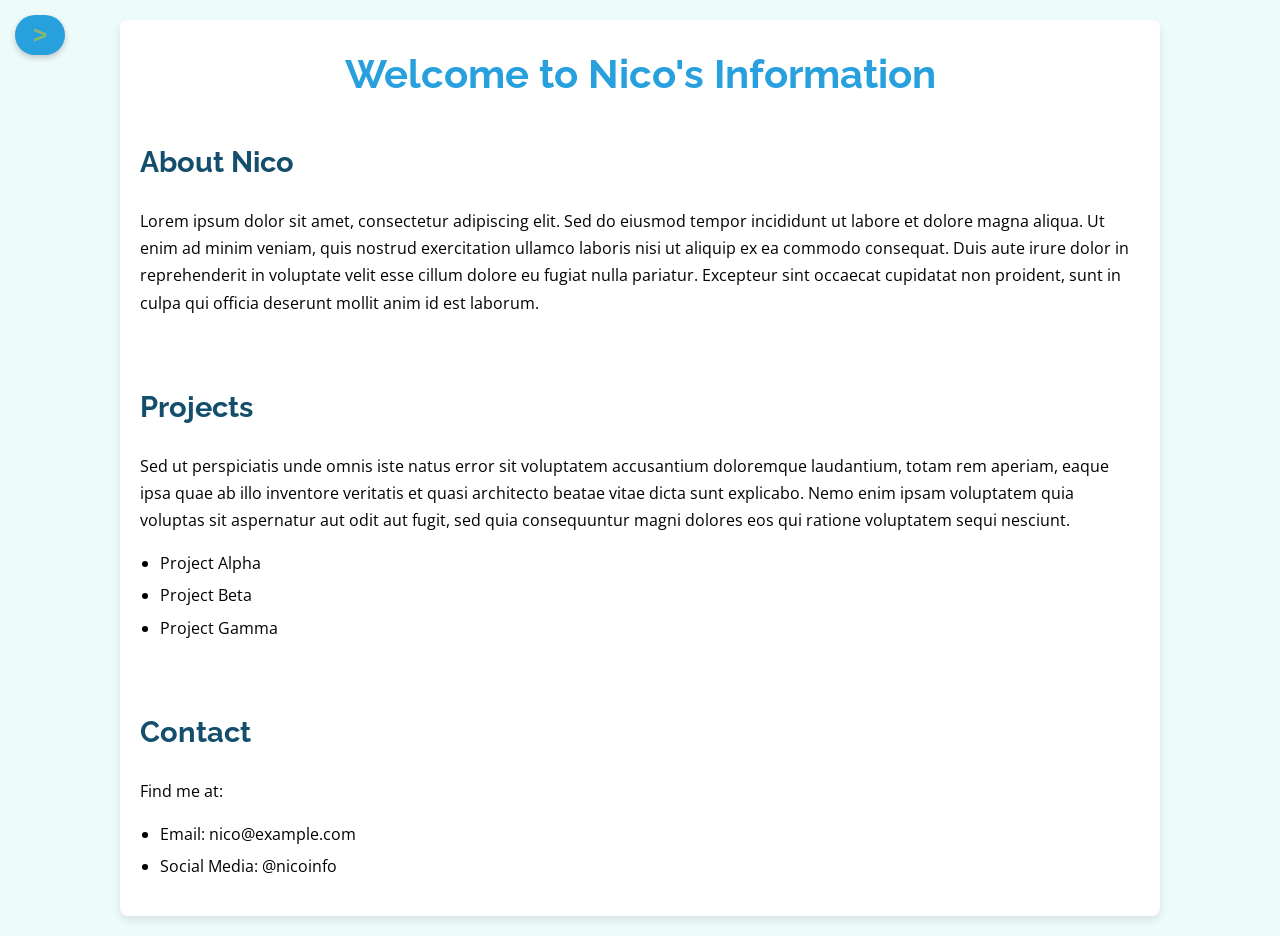
==== index.html @ 988dcb20 "Update index.html" ====
<!DOCTYPE html>
<html lang="en">
<head>
    <meta charset="UTF-8">
    <meta name="viewport" content="width=device-width, initial-scale=1.0">
    <title>Nico's Information</title>
    <!-- Google Fonts: Raleway for headings, Open Sans for body -->
    <link rel="preconnect" href="https://fonts.googleapis.com">
    <link rel="preconnect" href="https://fonts.gstatic.com" crossorigin>
    <link href="https://fonts.googleapis.com/css2?family=Open+Sans:ital,wght@0,300..800;1,300..800&family=Raleway:ital,wght@0,100..900;1,100..900&display=swap" rel="stylesheet">

    <link rel="stylesheet" href="style.css">
</head>
<body>

    <div class="container">
        <!-- Sidebar Toggle Button -->
        <button id="sidebarToggle" class="sidebar-toggle" aria-label="Toggle Sidebar"> > </button>

        <!-- Sidebar -->
        <aside class="sidebar">
            <nav>
                <ul>
                    <li><a href="#">Settings</a></li>
                    <li><a href="#">Credit</a></li>
                    <li><a href="#">Rules</a></li>
                </ul>
            </nav>
        </aside>

        <!-- Main Content Area -->
        <main class="content">
            <header class="content-header">
                 <h1>Welcome to Nico's Information</h1>
            </header>

            <section class="info-section">
                <h2>About Nico</h2>
                <p>Lorem ipsum dolor sit amet, consectetur adipiscing elit. Sed do eiusmod tempor incididunt ut labore et dolore magna aliqua. Ut enim ad minim veniam, quis nostrud exercitation ullamco laboris nisi ut aliquip ex ea commodo consequat. Duis aute irure dolor in reprehenderit in voluptate velit esse cillum dolore eu fugiat nulla pariatur. Excepteur sint occaecat cupidatat non proident, sunt in culpa qui officia deserunt mollit anim id est laborum.</p>
            </section>

            <section class="info-section">
                <h2>Projects</h2>
                <p>Sed ut perspiciatis unde omnis iste natus error sit voluptatem accusantium doloremque laudantium, totam rem aperiam, eaque ipsa quae ab illo inventore veritatis et quasi architecto beatae vitae dicta sunt explicabo. Nemo enim ipsam voluptatem quia voluptas sit aspernatur aut odit aut fugit, sed quia consequuntur magni dolores eos qui ratione voluptatem sequi nesciunt.</p>
                <ul>
                    <li>Project Alpha</li>
                    <li>Project Beta</li>
                    <li>Project Gamma</li>
                </ul>
            </section>

            <section class="info-section">
                <h2>Contact</h2>
                <p>Find me at:</p>
                <ul>
                    <li>Email: nico@example.com</li>
                    <li>Social Media: @nicoinfo</li>
                </ul>
            </section>
        </main>
    </div>

    <script src="script.js"></script>
</body>
</html>
---- style.css ----
/* Define CSS Custom Properties (Variables) from the theme config */
/* We'll adjust how these are used slightly for better visual appeal */
:root {
    /* =~= Theme Properties =~= */
    --theme-font-family-base: 'Open Sans', system-ui, -apple-system, BlinkMacSystemFont, 'Segoe UI', Roboto, Oxygen, Ubuntu, Cantarell, 'Open Sans', 'Helvetica Neue', sans-serif; /* Used Open Sans */
    --theme-font-family-heading: 'Raleway', ui-serif, Georgia, Cambria, 'Times New Roman', Times, serif; /* Used Raleway */
    --theme-font-color-base: 0 0 0; /* RGB - Black */
    /* Note: --theme-font-color-dark uses a color variable, defined below */
    --theme-rounded-base: 9999px; /* pill shape */
    --theme-rounded-container: 8px; /* Slightly larger round for blocks */
    --theme-border-base: 0px;

    /* =~= Theme On-X Colors =~= */
    /* These determine text color *on top of* the respective primary/secondary/etc color */
    --on-primary: 137 185 106; /* Success 700 as specified */
    --on-secondary: 255 255 255; /* White - good contrast on dark secondary */
    --on-tertiary: 255 255 255;
    --on-success: 0 0 0;
    --on-warning: 0 0 0;
    --on-error: 255 255 255; /* White - good contrast on red */
    --on-surface: 0 0 0; /* Black - good contrast on light surface */

    /* =~= Theme Colors (RGB) =~= */
    /* primary | #27a0dd (A vibrant blue) */
    --color-primary-50: 223 241 250;
    --color-primary-100: 212 236 248;
    --color-primary-200: 201 231 247;
    --color-primary-300: 169 217 241;
    --color-primary-400: 104 189 231;
    --color-primary-500: 39 160 221;
    --color-primary-600: 35 144 199;
    --color-primary-700: 29 120 166;
    --color-primary-800: 23 96 133;
    --color-primary-900: 19 78 108;

    /* secondary | #1159a6 (A deeper blue) */
    --color-secondary-50: 219 230 242;
    --color-secondary-100: 207 222 237;
    --color-secondary-200: 196 214 233;
    --color-secondary-300: 160 189 219;
    --color-secondary-400: 88 139 193;
    --color-secondary-500: 17 89 166;
    --color-secondary-600: 15 80 149;
    --color-secondary-700: 13 67 125;
    --color-secondary-800: 10 53 100;
    --color-secondary-900: 8 44 81;

    /* tertiary | #9a288b (A vibrant purple/pink) */
    --color-tertiary-50: 240 223 238;
    --color-tertiary-100: 235 212 232;
    --color-tertiary-200: 230 201 226;
    --color-tertiary-300: 215 169 209;
    --color-tertiary-400: 184 105 174;
    --color-tertiary-500: 154 40 139;
    --color-tertiary-600: 139 36 125;
    --color-tertiary-700: 116 30 104;
    --color-tertiary-800: 92 24 83;
    --color-tertiary-900: 75 20 68;

    /* success | #b7f68d (A bright green) */
    --color-success-50: 244 254 238;
    --color-success-100: 241 253 232;
    --color-success-200: 237 253 227;
    --color-success-300: 226 251 209;
    --color-success-400: 205 249 175;
    --color-success-500: 183 246 141;
    --color-success-600: 165 221 127;
    --color-success-700: 137 185 106;
    --color-success-800: 110 148 85;
    --color-success-900: 90 121 69;

    /* warning | #a8e070 (A yellowish green) */
    --color-warning-50: 242 250 234;
    --color-warning-100: 238 249 226;
    --color-warning-200: 233 247 219;
    --color-warning-300: 220 243 198;
    --color-warning-400: 194 233 155;
    --color-warning-500: 168 224 112;
    --color-warning-600: 151 202 101;
    --color-warning-700: 126 168 84;
    --color-warning-800: 101 134 67;
    --color-warning-900: 82 110 55;

    /* error | #eb0000 (A strong red) */
    --color-error-50: 252 217 217;
    --color-error-100: 251 204 204;
    --color-error-200: 250 191 191;
    --color-error-300: 247 153 153;
    --color-error-400: 241 77 77;
    --color-error-500: 235 0 0;
    --color-error-600: 212 0 0;
    --color-error-700: 176 0 0;
    --color-error-800: 141 0 0;
    --color-error-900: 115 0 0;

    /* surface | #84e6df (A light cyan/teal) */
    --color-surface-50: 237 251 250;
    --color-surface-100: 230 250 249;
    --color-surface-200: 224 249 247;
    --color-surface-300: 206 245 242;
    --color-surface-400: 169 238 233;
    --color-surface-500: 132 230 223;
    --color-surface-600: 119 207 201;
    --color-surface-700: 99 173 167;
    --color-surface-800: 79 138 134;
    --color-surface-900: 65 113 109;

    /* Derived theme properties */
    --theme-font-color-dark: rgb(var(--color-primary-900)); /* Dark text color */
    --theme-background-base: rgb(var(--color-surface-50)); /* Light background color */
    --theme-card-background: rgb(255, 255, 255); /* White background for content blocks */
    --theme-sidebar-background: rgb(var(--color-secondary-800)); /* Darker secondary for sidebar */
    --theme-sidebar-text: rgb(var(--on-secondary)); /* Text color for sidebar */
    --theme-primary-accent: rgb(var(--color-primary-500)); /* Primary color for accents */
}

/* Basic Reset and Body Styles */
body {
    margin: 0;
    font-family: var(--theme-font-family-base);
    color: rgb(var(--theme-font-color-base)); /* Base black text */
    line-height: 1.7; /* Improved line spacing */
    background-color: var(--theme-background-base); /* Light surface background */
    overflow-x: hidden; /* Prevent horizontal scroll during sidebar transition */
    padding: 0;
}

h1, h2, h3, h4, h5, h6 {
    font-family: var(--theme-font-family-heading);
    color: var(--theme-font-color-dark); /* Use the dark theme color for headings */
    margin-top: 0; /* Reset default top margin */
    margin-bottom: 0.5em; /* Add bottom margin */
    font-weight: 700; /* Raleway bold */
}

h1 {
    font-size: 2.5em; /* Larger heading */
    margin-bottom: 1rem;
    color: var(--theme-primary-accent); /* Primary color for main title */
}

h2 {
     font-size: 1.8em;
     margin-bottom: 0.8rem;
     border-bottom: 2px solid rgba(var(--color-primary-500), 0.2); /* Subtle underline */
     padding-bottom: 5px;
}

p {
    margin-bottom: 1em; /* Space out paragraphs */
}

ul {
    padding-left: 20px; /* Indent lists */
    margin-bottom: 1em;
}

li {
    margin-bottom: 5px; /* Space out list items */
}


/* Container for layout */
.container {
    display: flex;
    min-height: 100vh; /* Make container at least viewport height */
    position: relative; /* Needed for absolute sidebar toggle positioning relative to the container */
}

/* Sidebar Styles */
.sidebar {
    width: 0; /* Initially hidden */
    overflow-x: hidden; /* Hide content when collapsed */
    background-color: var(--theme-sidebar-background); /* Dark secondary background */
    color: var(--theme-sidebar-text); /* Text color for sidebar */
    transition: width 0.3s ease; /* Smooth sidebar width transition */
    flex-shrink: 0; /* Prevent sidebar from shrinking below its width */
    padding-top: 60px; /* Space for the toggle button fixed at the top */
    box-shadow: 2px 0 5px rgba(0,0,0,0.2); /* Subtle shadow on the right edge */
    position: fixed; /* Fix the sidebar position */
    height: 100%; /* Full height */
    top: 0;
    left: 0;
    z-index: 50; /* Below the toggle button */
}

.sidebar nav ul {
    list-style: none;
    padding: 0;
    margin: 0;
}

.sidebar nav li {
    margin-bottom: 0; /* Remove list item margin */
}

.sidebar nav a {
    display: block;
    padding: 15px 25px; /* More padding */
    color: var(--theme-sidebar-text); /* Link color */
    text-decoration: none;
    font-weight: 600; /* Open Sans semi-bold */
    transition: background-color 0.2s ease, color 0.2s ease;
    font-size: 1.1em;
}

.sidebar nav a:hover {
    background-color: rgba(var(--color-primary-500), 0.2); /* Primary color hover effect */
    color: rgb(var(--on-primary)); /* Match text color for on-primary */
}


/* Main Content Styles */
.content {
    flex-grow: 1; /* Take up remaining space */
    padding: 20px;
    margin-left: 0; /* Initial margin */
    transition: margin-left 0.3s ease; /* Smooth margin transition */
    /* Add some styling to the content area itself */
    background-color: var(--theme-card-background);
    border-radius: var(--theme-rounded-container);
    margin: 20px auto; /* Center content and add overall margin */
    max-width: 1000px; /* Limit content width for readability */
    box-shadow: 0 4px 8px rgba(0,0,0,0.1); /* Soft shadow for the content block */
}

.content-header {
    text-align: center; /* Center the main title */
    margin-bottom: 30px;
}

.info-section {
    margin-bottom: 30px; /* Space out sections */
    padding-bottom: 20px; /* Add padding below section */
    border-bottom: 1px dashed rgba(var(--color-surface-700), 0.3); /* Subtle separator */
}

.info-section:last-child {
    border-bottom: none; /* No border on the last section */
    margin-bottom: 0;
    padding-bottom: 0;
}


/* Sidebar Toggle Button */
.sidebar-toggle {
    position: fixed; /* Stay in place */
    top: 15px; /* Adjusted position */
    left: 15px; /* Initial position */
    z-index: 100; /* Stay on top */
    background-color: var(--theme-primary-accent); /* Primary color */
    color: rgb(var(--on-primary)); /* Text color on primary */
    border: var(--theme-border-base);
    border-radius: var(--theme-rounded-base); /* Pill shape */
    padding: 8px 18px; /* More padding */
    cursor: pointer;
    font-size: 1.5em; /* Larger text */
    transition: left 0.3s ease, background-color 0.2s ease; /* Smooth movement and color transition */
    line-height: 1; /* Prevent extra space */
    box-shadow: 0 3px 6px rgba(0,0,0,0.2); /* More prominent shadow */
    font-weight: bold;
    display: flex; /* Use flexbox to center the content if needed */
    align-items: center;
    justify-content: center;
}

.sidebar-toggle:hover {
    background-color: rgb(var(--color-primary-600)); /* Slightly darker primary on hover */
}


/* State when sidebar is open */
.container.sidebar-open .sidebar {
    width: 250px; /* Wider sidebar */
}

/* When sidebar is open, push content and button */
.container.sidebar-open .content {
    /* For fixed sidebar, content doesn't technically move, but adding margin
       gives the appearance of it being pushed. */
    margin-left: calc(20px + 250px); /* Sidebar width + original left margin */
}

.container.sidebar-open .sidebar-toggle {
    left: calc(15px + 250px); /* Button position = Sidebar width + original left position */
}

/* Small screen adjustments (optional but recommended for modern design) */
@media (max-width: 768px) {
    h1 { font-size: 2em; }
    h2 { font-size: 1.5em; }
    .content {
        padding: 15px;
        margin: 15px; /* Reduce margin on small screens */
    }
    .sidebar {
        /* Maybe adjust sidebar width slightly on smaller screens */
         width: 0; /* Start hidden */
    }
     .container.sidebar-open .sidebar {
         width: 200px; /* Slightly narrower sidebar on small screens */
     }

     .container.sidebar-open .content {
         margin-left: calc(15px + 200px); /* Adjust margin based on new sidebar width and content margin */
     }

      .container.sidebar-open .sidebar-toggle {
        left: calc(15px + 200px); /* Adjust button position */
     }
}
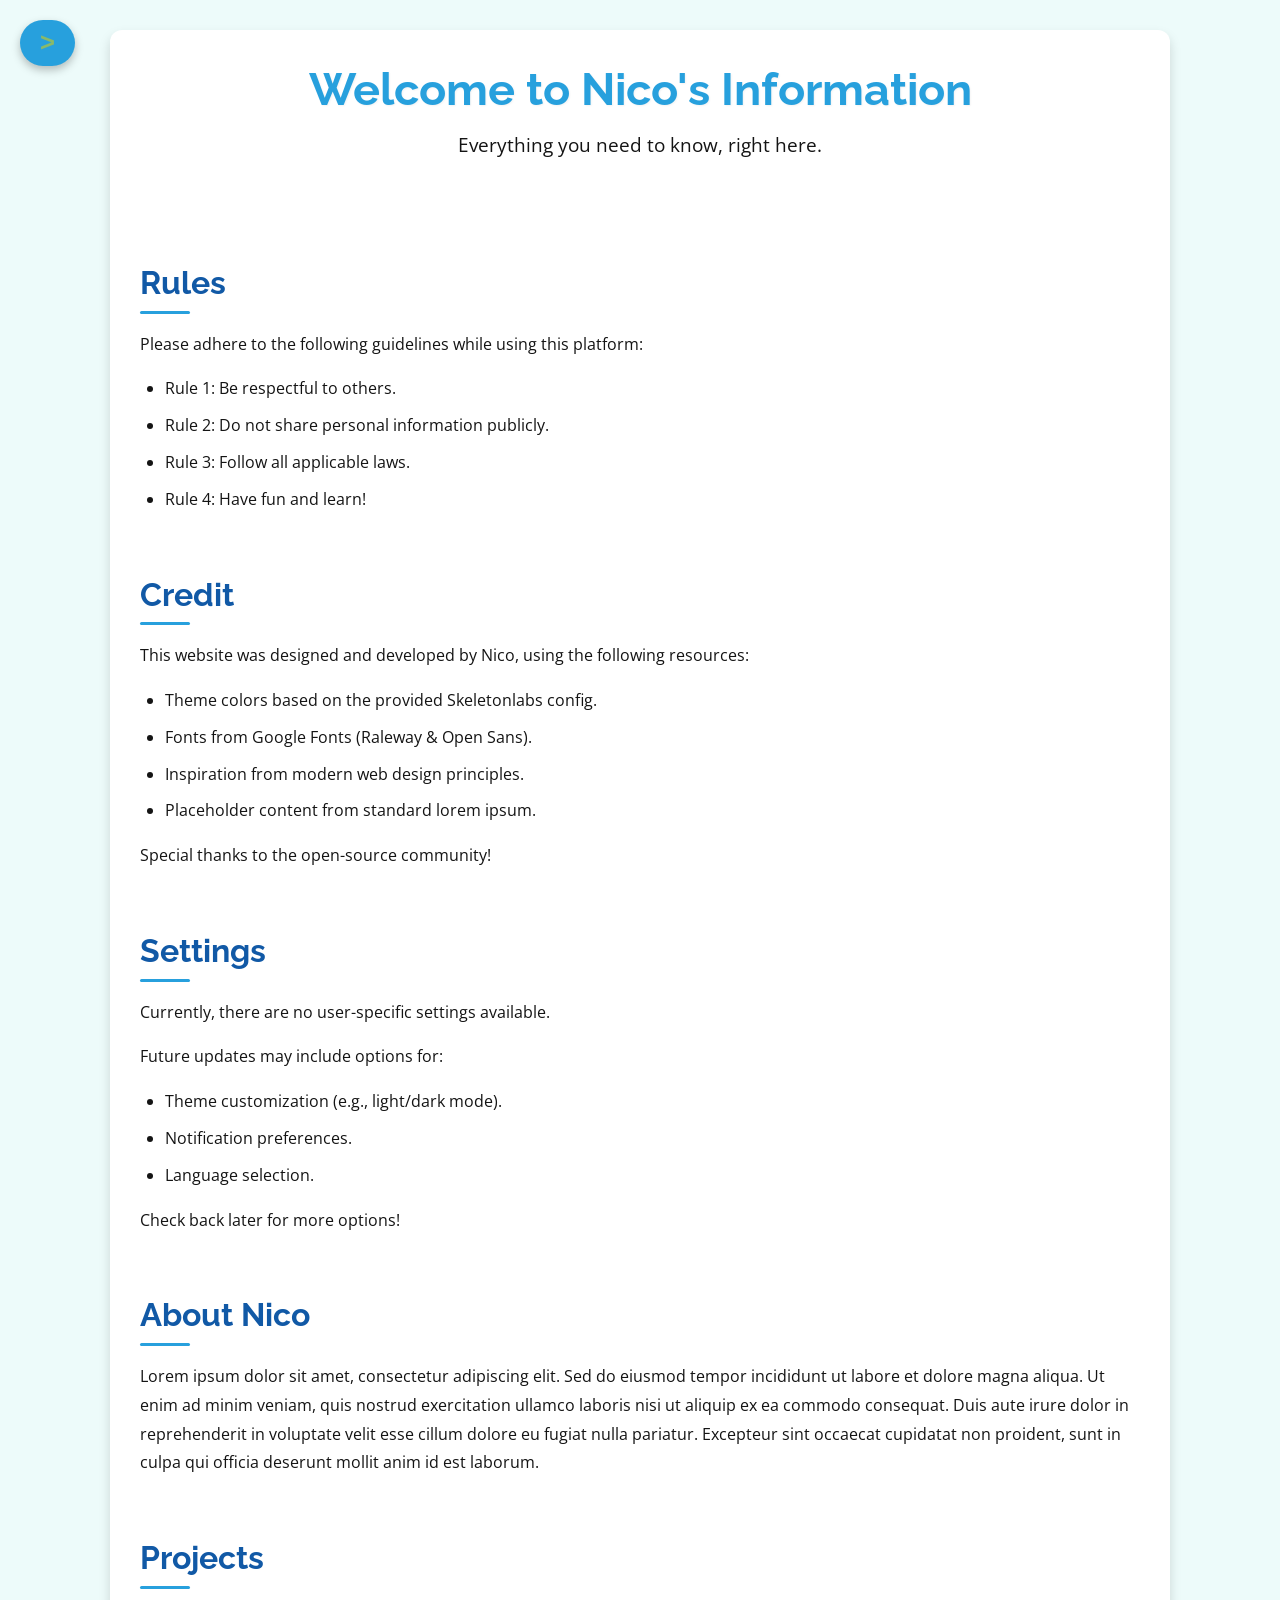
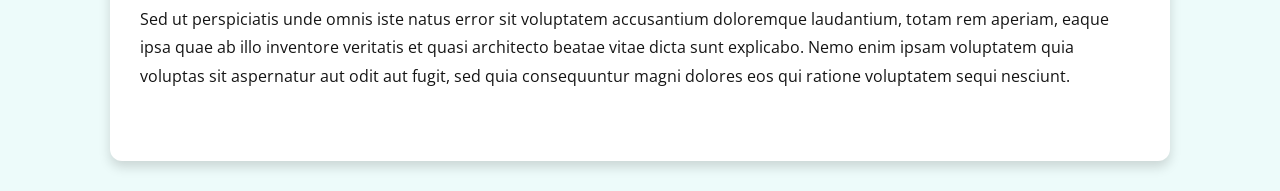
==== commit eb5dcd3f: "Update index.html" ====
--- a/index.html
+++ b/index.html
@@ -9,6 +9,7 @@
     <link rel="preconnect" href="https://fonts.gstatic.com" crossorigin>
     <link href="https://fonts.googleapis.com/css2?family=Open+Sans:ital,wght@0,300..800;1,300..800&family=Raleway:ital,wght@0,100..900;1,100..900&display=swap" rel="stylesheet">
 
+    <!-- Link to the main stylesheet (assuming it's in the same directory as index.html) -->
     <link rel="stylesheet" href="style.css">
 </head>
 <body>
@@ -21,45 +22,82 @@
         <aside class="sidebar">
             <nav>
                 <ul>
-                    <li><a href="#">Settings</a></li>
-                    <li><a href="#">Credit</a></li>
-                    <li><a href="#">Rules</a></li>
+                    <li><a href="#rules">Rules</a></li>
+                    <li><a href="#credit">Credit</a></li>
+                    <li><a href="#settings">Settings</a></li> <!-- Moved to bottom -->
                 </ul>
             </nav>
+            <div class="music-controls">
+                <p>Background Music</p>
+                <button id="musicToggle">Play</button>
+                <audio id="backgroundMusic" loop>
+                    <!-- Replace 'path/to/your/music.mp3' with the actual path to your music file -->
+                    <!-- You can provide multiple sources for broader browser compatibility -->
+                    <source src="path/to/your/music.mp3" type="audio/mpeg">
+                    <!-- Example for Ogg format: <source src="path/to/your/music.ogg" type="audio/ogg"> -->
+                    Your browser does not support the audio element.
+                </audio>
+            </div>
         </aside>
 
         <!-- Main Content Area -->
         <main class="content">
             <header class="content-header">
                  <h1>Welcome to Nico's Information</h1>
+                 <p>Everything you need to know, right here.</p>
             </header>
 
-            <section class="info-section">
+            <section id="rules" class="info-section">
+                <h2>Rules</h2>
+                <p>Please adhere to the following guidelines while using this platform:</p>
+                <ul>
+                    <li>Rule 1: Be respectful to others.</li>
+                    <li>Rule 2: Do not share personal information publicly.</li>
+                    <li>Rule 3: Follow all applicable laws.</li>
+                    <li>Rule 4: Have fun and learn!</li>
+                </ul>
+            </section>
+
+            <section id="credit" class="info-section">
+                <h2>Credit</h2>
+                <p>This website was designed and developed by Nico, using the following resources:</p>
+                <ul>
+                    <li>Theme colors based on the provided Skeletonlabs config.</li>
+                    <li>Fonts from Google Fonts (Raleway & Open Sans).</li>
+                    <li>Inspiration from modern web design principles.</li>
+                    <li>Placeholder content from standard lorem ipsum.</li>
+                </ul>
+                <p>Special thanks to the open-source community!</p>
+            </section>
+
+            <section id="settings" class="info-section">
+                <h2>Settings</h2>
+                <p>Currently, there are no user-specific settings available.</p>
+                <p>Future updates may include options for:</p>
+                 <ul>
+                    <li>Theme customization (e.g., light/dark mode).</li>
+                    <li>Notification preferences.</li>
+                    <li>Language selection.</li>
+                </ul>
+                <p>Check back later for more options!</p>
+            </section>
+
+            <!-- You can add more sections here -->
+            <section id="about" class="info-section">
                 <h2>About Nico</h2>
                 <p>Lorem ipsum dolor sit amet, consectetur adipiscing elit. Sed do eiusmod tempor incididunt ut labore et dolore magna aliqua. Ut enim ad minim veniam, quis nostrud exercitation ullamco laboris nisi ut aliquip ex ea commodo consequat. Duis aute irure dolor in reprehenderit in voluptate velit esse cillum dolore eu fugiat nulla pariatur. Excepteur sint occaecat cupidatat non proident, sunt in culpa qui officia deserunt mollit anim id est laborum.</p>
             </section>
 
-            <section class="info-section">
+             <section id="projects" class="info-section">
                 <h2>Projects</h2>
                 <p>Sed ut perspiciatis unde omnis iste natus error sit voluptatem accusantium doloremque laudantium, totam rem aperiam, eaque ipsa quae ab illo inventore veritatis et quasi architecto beatae vitae dicta sunt explicabo. Nemo enim ipsam voluptatem quia voluptas sit aspernatur aut odit aut fugit, sed quia consequuntur magni dolores eos qui ratione voluptatem sequi nesciunt.</p>
-                <ul>
-                    <li>Project Alpha</li>
-                    <li>Project Beta</li>
-                    <li>Project Gamma</li>
-                </ul>
             </section>
 
-            <section class="info-section">
-                <h2>Contact</h2>
-                <p>Find me at:</p>
-                <ul>
-                    <li>Email: nico@example.com</li>
-                    <li>Social Media: @nicoinfo</li>
-                </ul>
-            </section>
         </main>
     </div>
 
-    <script src="script.js"></script>
+    <!-- Link to the JavaScript files -->
+    <script src="js/script.js"></script>
+    <script src="js/music.js"></script>
 </body>
 </html>
--- a/style.css
+++ b/style.css
@@ -1,17 +1,15 @@
 /* Define CSS Custom Properties (Variables) from the theme config */
-/* We'll adjust how these are used slightly for better visual appeal */
 :root {
     /* =~= Theme Properties =~= */
     --theme-font-family-base: 'Open Sans', system-ui, -apple-system, BlinkMacSystemFont, 'Segoe UI', Roboto, Oxygen, Ubuntu, Cantarell, 'Open Sans', 'Helvetica Neue', sans-serif; /* Used Open Sans */
     --theme-font-family-heading: 'Raleway', ui-serif, Georgia, Cambria, 'Times New Roman', Times, serif; /* Used Raleway */
-    --theme-font-color-base: 0 0 0; /* RGB - Black */
+    --theme-font-color-base: 20 20 20; /* Near black */
     /* Note: --theme-font-color-dark uses a color variable, defined below */
     --theme-rounded-base: 9999px; /* pill shape */
-    --theme-rounded-container: 8px; /* Slightly larger round for blocks */
+    --theme-rounded-container: 12px; /* More prominent rounding for blocks */
     --theme-border-base: 0px;
 
     /* =~= Theme On-X Colors =~= */
-    /* These determine text color *on top of* the respective primary/secondary/etc color */
     --on-primary: 137 185 106; /* Success 700 as specified */
     --on-secondary: 255 255 255; /* White - good contrast on dark secondary */
     --on-tertiary: 255 255 255;
@@ -20,90 +18,35 @@
     --on-error: 255 255 255; /* White - good contrast on red */
     --on-surface: 0 0 0; /* Black - good contrast on light surface */
 
-    /* =~= Theme Colors (RGB) =~= */
-    /* primary | #27a0dd (A vibrant blue) */
-    --color-primary-50: 223 241 250;
-    --color-primary-100: 212 236 248;
-    --color-primary-200: 201 231 247;
-    --color-primary-300: 169 217 241;
-    --color-primary-400: 104 189 231;
-    --color-primary-500: 39 160 221;
-    --color-primary-600: 35 144 199;
-    --color-primary-700: 29 120 166;
-    --color-primary-800: 23 96 133;
-    --color-primary-900: 19 78 108;
-
-    /* secondary | #1159a6 (A deeper blue) */
-    --color-secondary-50: 219 230 242;
-    --color-secondary-100: 207 222 237;
-    --color-secondary-200: 196 214 233;
-    --color-secondary-300: 160 189 219;
-    --color-secondary-400: 88 139 193;
-    --color-secondary-500: 17 89 166;
-    --color-secondary-600: 15 80 149;
-    --color-secondary-700: 13 67 125;
-    --color-secondary-800: 10 53 100;
-    --color-secondary-900: 8 44 81;
-
-    /* tertiary | #9a288b (A vibrant purple/pink) */
-    --color-tertiary-50: 240 223 238;
-    --color-tertiary-100: 235 212 232;
-    --color-tertiary-200: 230 201 226;
-    --color-tertiary-300: 215 169 209;
-    --color-tertiary-400: 184 105 174;
-    --color-tertiary-500: 154 40 139;
-    --color-tertiary-600: 139 36 125;
-    --color-tertiary-700: 116 30 104;
-    --color-tertiary-800: 92 24 83;
-    --color-tertiary-900: 75 20 68;
-
-    /* success | #b7f68d (A bright green) */
-    --color-success-50: 244 254 238;
-    --color-success-100: 241 253 232;
-    --color-success-200: 237 253 227;
-    --color-success-300: 226 251 209;
-    --color-success-400: 205 249 175;
-    --color-success-500: 183 246 141;
-    --color-success-600: 165 221 127;
-    --color-success-700: 137 185 106;
-    --color-success-800: 110 148 85;
-    --color-success-900: 90 121 69;
-
-    /* warning | #a8e070 (A yellowish green) */
-    --color-warning-50: 242 250 234;
-    --color-warning-100: 238 249 226;
-    --color-warning-200: 233 247 219;
-    --color-warning-300: 220 243 198;
-    --color-warning-400: 194 233 155;
-    --color-warning-500: 168 224 112;
-    --color-warning-600: 151 202 101;
-    --color-warning-700: 126 168 84;
-    --color-warning-800: 101 134 67;
-    --color-warning-900: 82 110 55;
-
-    /* error | #eb0000 (A strong red) */
-    --color-error-50: 252 217 217;
-    --color-error-100: 251 204 204;
-    --color-error-200: 250 191 191;
-    --color-error-300: 247 153 153;
-    --color-error-400: 241 77 77;
-    --color-error-500: 235 0 0;
-    --color-error-600: 212 0 0;
-    --color-error-700: 176 0 0;
-    --color-error-800: 141 0 0;
-    --color-error-900: 115 0 0;
-
-    /* surface | #84e6df (A light cyan/teal) */
-    --color-surface-50: 237 251 250;
-    --color-surface-100: 230 250 249;
-    --color-surface-200: 224 249 247;
-    --color-surface-300: 206 245 242;
-    --color-surface-400: 169 238 233;
-    --color-surface-500: 132 230 223;
-    --color-surface-600: 119 207 201;
-    --color-surface-700: 99 173 167;
-    --color-surface-800: 79 138 134;
-    --color-surface-900: 65 113 109;
+    /* =~= Theme Colors (RGB) - Keep your original colors */
+    /* primary | #27a0dd */
+    --color-primary-50: 223 241 250; --color-primary-100: 212 236 248; --color-primary-200: 201 231 247; --color-primary-300: 169 217 241;
+    --color-primary-400: 104 189 231; --color-primary-500: 39 160 221; --color-primary-600: 35 144 199; --color-primary-700: 29 120 166;
+    --color-primary-800: 23 96 133; --color-primary-900: 19 78 108;
+    /* secondary | #1159a6 */
+    --color-secondary-50: 219 230 242; --color-secondary-100: 207 222 237; --color-secondary-200: 196 214 233; --color-secondary-300: 160 189 219;
+    --color-secondary-400: 88 139 193; --color-secondary-500: 17 89 166; --color-secondary-600: 15 80 149; --color-secondary-700: 13 67 125;
+    --color-secondary-800: 10 53 100; --color-secondary-900: 8 44 81;
+    /* tertiary | #9a288b */
+    --color-tertiary-50: 240 223 238; --color-tertiary-100: 235 212 232; --color-tertiary-200: 230 201 226; --color-tertiary-300: 215 169 209;
+    --color-tertiary-400: 184 105 174; --color-tertiary-500: 154 40 139; --color-tertiary-600: 139 36 125; --color-tertiary-700: 116 30 104;
+    --color-tertiary-800: 92 24 83; --color-tertiary-900: 75 20 68;
+    /* success | #b7f68d */
+    --color-success-50: 244 254 238; --color-success-100: 241 253 232; --color-success-200: 237 253 227; --color-success-300: 226 251 209;
+    --color-success-400: 205 249 175; --color-success-500: 183 246 141; --color-success-600: 165 221 127; --color-success-700: 137 185 106;
+    --color-success-800: 110 148 85; --color-success-900: 90 121 69;
+    /* warning | #a8e070 */
+    --color-warning-50: 242 250 234; --color-warning-100: 238 249 226; --color-warning-200: 233 247 219; --color-warning-300: 220 243 198;
+    --color-warning-400: 194 233 155; --color-warning-500: 168 224 112; --color-warning-600: 151 202 101; --color-warning-700: 126 168 84;
+    --color-warning-800: 101 134 67; --color-warning-900: 82 110 55;
+    /* error | #eb0000 */
+    --color-error-50: 252 217 217; --color-error-100: 251 204 204; --color-error-200: 250 191 191; --color-error-300: 247 153 153;
+    --color-error-400: 241 77 77; --color-error-500: 235 0 0; --color-error-600: 212 0 0; --color-error-700: 176 0 0;
+    --color-error-800: 141 0 0; --color-error-900: 115 0 0;
+    /* surface | #84e6df */
+    --color-surface-50: 237 251 250; --color-surface-100: 230 250 249; --color-surface-200: 224 249 247; --color-surface-300: 206 245 242;
+    --color-surface-400: 169 238 233; --color-surface-500: 132 230 223; --color-surface-600: 119 207 201; --color-surface-700: 99 173 167;
+    --color-surface-800: 79 138 134; --color-surface-900: 65 113 109;
 
     /* Derived theme properties */
     --theme-font-color-dark: rgb(var(--color-primary-900)); /* Dark text color */
@@ -112,13 +55,14 @@
     --theme-sidebar-background: rgb(var(--color-secondary-800)); /* Darker secondary for sidebar */
     --theme-sidebar-text: rgb(var(--on-secondary)); /* Text color for sidebar */
     --theme-primary-accent: rgb(var(--color-primary-500)); /* Primary color for accents */
+    --theme-secondary-accent: rgb(var(--color-secondary-500)); /* Secondary color for accents */
 }
 
 /* Basic Reset and Body Styles */
 body {
     margin: 0;
     font-family: var(--theme-font-family-base);
-    color: rgb(var(--theme-font-color-base)); /* Base black text */
+    color: rgb(var(--theme-font-color-base)); /* Base text color */
     line-height: 1.7; /* Improved line spacing */
     background-color: var(--theme-background-base); /* Light surface background */
     overflow-x: hidden; /* Prevent horizontal scroll during sidebar transition */
@@ -128,60 +72,80 @@
 h1, h2, h3, h4, h5, h6 {
     font-family: var(--theme-font-family-heading);
     color: var(--theme-font-color-dark); /* Use the dark theme color for headings */
-    margin-top: 0; /* Reset default top margin */
-    margin-bottom: 0.5em; /* Add bottom margin */
+    margin-top: 0;
+    margin-bottom: 0.5em;
     font-weight: 700; /* Raleway bold */
+    line-height: 1.3;
 }
 
 h1 {
-    font-size: 2.5em; /* Larger heading */
-    margin-bottom: 1rem;
+    font-size: 2.8em; /* Larger main heading */
+    margin-bottom: 0.5rem;
     color: var(--theme-primary-accent); /* Primary color for main title */
+    text-shadow: 1px 1px 2px rgba(0,0,0,0.05); /* Subtle text shadow */
 }
 
 h2 {
-     font-size: 1.8em;
-     margin-bottom: 0.8rem;
-     border-bottom: 2px solid rgba(var(--color-primary-500), 0.2); /* Subtle underline */
-     padding-bottom: 5px;
-}
+     font-size: 2em;
+     margin-bottom: 1rem;
+     color: var(--theme-secondary-accent); /* Secondary color for section titles */
+     position: relative; /* For pseudo-element underline */
+     padding-bottom: 10px;
+}
+
+h2::after {
+    content: '';
+    position: absolute;
+    left: 0;
+    bottom: 0;
+    width: 50px; /* Short underline */
+    height: 3px;
+    background-color: var(--theme-primary-accent); /* Primary color underline */
+    border-radius: var(--theme-rounded-base);
+}
+
 
 p {
-    margin-bottom: 1em; /* Space out paragraphs */
+    margin-bottom: 1em;
 }
 
 ul {
-    padding-left: 20px; /* Indent lists */
+    padding-left: 25px; /* More indentation for lists */
     margin-bottom: 1em;
 }
 
 li {
-    margin-bottom: 5px; /* Space out list items */
-}
-
+    margin-bottom: 8px; /* Space out list items */
+}
 
 /* Container for layout */
 .container {
     display: flex;
-    min-height: 100vh; /* Make container at least viewport height */
-    position: relative; /* Needed for absolute sidebar toggle positioning relative to the container */
+    min-height: 100vh;
+    position: relative;
 }
 
 /* Sidebar Styles */
 .sidebar {
     width: 0; /* Initially hidden */
-    overflow-x: hidden; /* Hide content when collapsed */
+    overflow: hidden; /* Hide content and scrollbars */
     background-color: var(--theme-sidebar-background); /* Dark secondary background */
     color: var(--theme-sidebar-text); /* Text color for sidebar */
     transition: width 0.3s ease; /* Smooth sidebar width transition */
-    flex-shrink: 0; /* Prevent sidebar from shrinking below its width */
-    padding-top: 60px; /* Space for the toggle button fixed at the top */
-    box-shadow: 2px 0 5px rgba(0,0,0,0.2); /* Subtle shadow on the right edge */
+    flex-shrink: 0;
+    padding-top: 80px; /* Space for the toggle button and potential logo */
+    box-shadow: 4px 0 10px rgba(0,0,0,0.3); /* More prominent shadow */
     position: fixed; /* Fix the sidebar position */
     height: 100%; /* Full height */
     top: 0;
     left: 0;
     z-index: 50; /* Below the toggle button */
+    display: flex; /* Use flexbox for internal layout */
+    flex-direction: column; /* Stack children vertically */
+}
+
+.sidebar nav {
+    flex-grow: 1; /* Make nav take up available space */
 }
 
 .sidebar nav ul {
@@ -191,121 +155,192 @@
 }
 
 .sidebar nav li {
-    margin-bottom: 0; /* Remove list item margin */
+    margin-bottom: 0;
 }
 
 .sidebar nav a {
     display: block;
-    padding: 15px 25px; /* More padding */
-    color: var(--theme-sidebar-text); /* Link color */
+    padding: 15px 25px;
+    color: var(--theme-sidebar-text);
     text-decoration: none;
-    font-weight: 600; /* Open Sans semi-bold */
+    font-weight: 600;
     transition: background-color 0.2s ease, color 0.2s ease;
     font-size: 1.1em;
-}
+    border-bottom: 1px solid rgba(255,255,255,0.1); /* Subtle separator */
+}
+
+.sidebar nav a:last-child {
+     border-bottom: none; /* No border on the last link */
+}
+
 
 .sidebar nav a:hover {
     background-color: rgba(var(--color-primary-500), 0.2); /* Primary color hover effect */
     color: rgb(var(--on-primary)); /* Match text color for on-primary */
 }
 
+/* Music Controls in Sidebar */
+.music-controls {
+    padding: 20px;
+    text-align: center;
+    border-top: 1px solid rgba(255,255,255,0.2); /* Separator from nav */
+    background-color: rgba(0,0,0,0.1); /* Slightly darker background */
+    color: rgba(var(--on-secondary), 0.8); /* Slightly dimmer text */
+}
+
+.music-controls p {
+    margin-top: 0;
+    margin-bottom: 10px;
+    font-size: 0.9em;
+}
+
+.music-controls button {
+    background-color: var(--theme-primary-accent);
+    color: rgb(var(--on-primary));
+    border: var(--theme-border-base);
+    border-radius: var(--theme-rounded-base);
+    padding: 8px 20px;
+    cursor: pointer;
+    font-size: 1em;
+    transition: background-color 0.2s ease, opacity 0.2s ease;
+    font-weight: bold;
+    box-shadow: 0 2px 5px rgba(0,0,0,0.2);
+}
+
+.music-controls button:hover {
+    background-color: rgb(var(--color-primary-600));
+    opacity: 0.95;
+}
+
+/* Hide the default audio player UI */
+#backgroundMusic {
+    display: none;
+}
+
 
 /* Main Content Styles */
 .content {
-    flex-grow: 1; /* Take up remaining space */
-    padding: 20px;
+    flex-grow: 1;
+    padding: 30px; /* More padding */
     margin-left: 0; /* Initial margin */
     transition: margin-left 0.3s ease; /* Smooth margin transition */
-    /* Add some styling to the content area itself */
     background-color: var(--theme-card-background);
     border-radius: var(--theme-rounded-container);
-    margin: 20px auto; /* Center content and add overall margin */
+    margin: 30px auto; /* Center content and add overall margin */
     max-width: 1000px; /* Limit content width for readability */
-    box-shadow: 0 4px 8px rgba(0,0,0,0.1); /* Soft shadow for the content block */
+    box-shadow: 0 6px 12px rgba(0,0,0,0.15); /* More prominent shadow */
+    line-height: 1.8; /* Slightly increased line height for paragraphs */
 }
 
 .content-header {
-    text-align: center; /* Center the main title */
-    margin-bottom: 30px;
-}
+    text-align: center;
+    margin-bottom: 40px; /* More space below header */
+    padding-bottom: 20px;
+    border-bottom: 1px solid rgba(var(--color-surface-700), 0.2); /* Header separator */
+}
+
+.content-header p {
+    font-size: 1.2em;
+    color: rgb(var(--theme-font-color-base)); /* Use base text color */
+    margin-top: 10px;
+}
+
 
 .info-section {
-    margin-bottom: 30px; /* Space out sections */
-    padding-bottom: 20px; /* Add padding below section */
-    border-bottom: 1px dashed rgba(var(--color-surface-700), 0.3); /* Subtle separator */
-}
-
-.info-section:last-child {
-    border-bottom: none; /* No border on the last section */
-    margin-bottom: 0;
-    padding-bottom: 0;
+    margin-bottom: 40px; /* More space between sections */
+    padding-top: 20px; /* Padding above section */
+    /* No bottom border here, using h2 underline instead */
 }
 
 
 /* Sidebar Toggle Button */
 .sidebar-toggle {
-    position: fixed; /* Stay in place */
-    top: 15px; /* Adjusted position */
-    left: 15px; /* Initial position */
-    z-index: 100; /* Stay on top */
-    background-color: var(--theme-primary-accent); /* Primary color */
-    color: rgb(var(--on-primary)); /* Text color on primary */
+    position: fixed;
+    top: 20px; /* Adjusted position */
+    left: 20px; /* Initial position */
+    z-index: 100;
+    background-color: var(--theme-primary-accent);
+    color: rgb(var(--on-primary));
     border: var(--theme-border-base);
     border-radius: var(--theme-rounded-base); /* Pill shape */
-    padding: 8px 18px; /* More padding */
+    padding: 10px 20px; /* More padding */
     cursor: pointer;
-    font-size: 1.5em; /* Larger text */
-    transition: left 0.3s ease, background-color 0.2s ease; /* Smooth movement and color transition */
-    line-height: 1; /* Prevent extra space */
-    box-shadow: 0 3px 6px rgba(0,0,0,0.2); /* More prominent shadow */
+    font-size: 1.6em; /* Larger text */
+    transition: left 0.3s ease, background-color 0.2s ease, transform 0.2s ease; /* Smooth movement, color, and potential hover effect */
+    line-height: 1;
+    box-shadow: 0 4px 8px rgba(0,0,0,0.25); /* More prominent shadow */
     font-weight: bold;
-    display: flex; /* Use flexbox to center the content if needed */
+    display: flex;
     align-items: center;
     justify-content: center;
+    outline: none; /* Remove default focus outline */
 }
 
 .sidebar-toggle:hover {
-    background-color: rgb(var(--color-primary-600)); /* Slightly darker primary on hover */
+    background-color: rgb(var(--color-primary-600));
+    transform: scale(1.05); /* Slight scale effect on hover */
+}
+
+.sidebar-toggle:active {
+     transform: scale(0.98); /* Slight press effect */
 }
 
 
 /* State when sidebar is open */
 .container.sidebar-open .sidebar {
-    width: 250px; /* Wider sidebar */
+    width: 280px; /* Wider sidebar */
 }
 
 /* When sidebar is open, push content and button */
 .container.sidebar-open .content {
-    /* For fixed sidebar, content doesn't technically move, but adding margin
-       gives the appearance of it being pushed. */
-    margin-left: calc(20px + 250px); /* Sidebar width + original left margin */
+    margin-left: calc(30px + 280px); /* Sidebar width + original left margin (from `margin: 30px auto;`) */
 }
 
 .container.sidebar-open .sidebar-toggle {
-    left: calc(15px + 250px); /* Button position = Sidebar width + original left position */
-}
-
-/* Small screen adjustments (optional but recommended for modern design) */
+    left: calc(20px + 280px); /* Button position = Sidebar width + original left position */
+}
+
+/* Small screen adjustments */
 @media (max-width: 768px) {
     h1 { font-size: 2em; }
     h2 { font-size: 1.5em; }
+     h2::after { width: 30px; } /* Shorter underline on smaller screens */
+
     .content {
-        padding: 15px;
-        margin: 15px; /* Reduce margin on small screens */
+        padding: 20px;
+        margin: 20px auto; /* Reduce margin on small screens */
+         max-width: 95%; /* Allow content to take up more width */
     }
-    .sidebar {
-        /* Maybe adjust sidebar width slightly on smaller screens */
-         width: 0; /* Start hidden */
-    }
+
+     .sidebar-toggle {
+         top: 15px;
+         left: 15px;
+         font-size: 1.4em;
+         padding: 8px 18px;
+     }
+
      .container.sidebar-open .sidebar {
-         width: 200px; /* Slightly narrower sidebar on small screens */
+         width: 220px; /* Slightly narrower sidebar on small screens */
      }
 
      .container.sidebar-open .content {
-         margin-left: calc(15px + 200px); /* Adjust margin based on new sidebar width and content margin */
+         margin-left: calc(20px + 220px); /* Adjust margin based on new sidebar width and content margin */
      }
 
       .container.sidebar-open .sidebar-toggle {
-        left: calc(15px + 200px); /* Adjust button position */
-     }
-}
+        left: calc(15px + 220px); /* Adjust button position */
+     }
+
+     .sidebar nav a {
+         padding: 12px 20px; /* Adjust sidebar link padding */
+         font-size: 1em;
+     }
+
+     .music-controls {
+         padding: 15px;
+     }
+
+     .music-controls button {
+         padding: 6px 15px;
+     }
+}
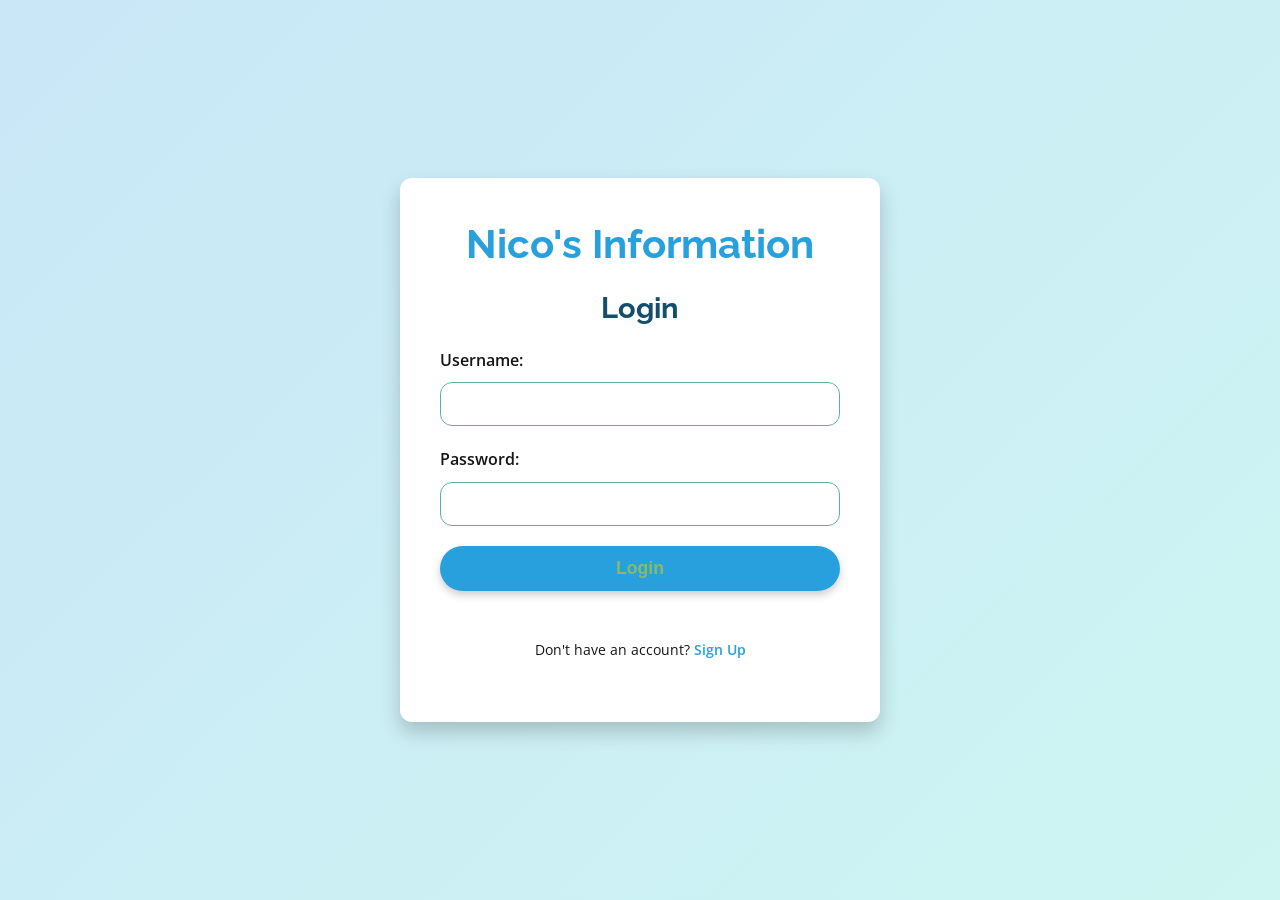
==== commit 1b09d227: "Update index.html" ====
--- a/index.html
+++ b/index.html
@@ -9,94 +9,140 @@
     <link rel="preconnect" href="https://fonts.gstatic.com" crossorigin>
     <link href="https://fonts.googleapis.com/css2?family=Open+Sans:ital,wght@0,300..800;1,300..800&family=Raleway:ital,wght@0,100..900;1,100..900&display=swap" rel="stylesheet">
 
-    <!-- Link to the main stylesheet (assuming it's in the same directory as index.html) -->
     <link rel="stylesheet" href="style.css">
 </head>
 <body>
 
-    <div class="container">
-        <!-- Sidebar Toggle Button -->
-        <button id="sidebarToggle" class="sidebar-toggle" aria-label="Toggle Sidebar"> > </button>
+    <!-- Login/Signup Area (Initially Visible if not logged in) -->
+    <div id="authArea" class="auth-area">
+        <div class="auth-box">
+            <h1 class="auth-title">Nico's Information</h1>
 
-        <!-- Sidebar -->
-        <aside class="sidebar">
-            <nav>
-                <ul>
-                    <li><a href="#rules">Rules</a></li>
-                    <li><a href="#credit">Credit</a></li>
-                    <li><a href="#settings">Settings</a></li> <!-- Moved to bottom -->
-                </ul>
-            </nav>
-            <div class="music-controls">
-                <p>Background Music</p>
-                <button id="musicToggle">Play</button>
-                <audio id="backgroundMusic" loop>
-                    <!-- Replace 'path/to/your/music.mp3' with the actual path to your music file -->
-                    <!-- You can provide multiple sources for broader browser compatibility -->
-                    <source src="path/to/your/music.mp3" type="audio/mpeg">
-                    <!-- Example for Ogg format: <source src="path/to/your/music.ogg" type="audio/ogg"> -->
-                    Your browser does not support the audio element.
-                </audio>
-            </div>
-        </aside>
+            <!-- Login Form -->
+            <form id="loginForm" class="auth-form">
+                <h2>Login</h2>
+                <div class="form-group">
+                    <label for="loginUsername">Username:</label>
+                    <input type="text" id="loginUsername" required>
+                </div>
+                <div class="form-group">
+                    <label for="loginPassword">Password:</label>
+                    <input type="password" id="loginPassword" required>
+                </div>
+                <button type="submit" class="auth-button">Login</button>
+                <div id="loginError" class="error-message"></div>
+                <p class="toggle-text">Don't have an account? <a href="#" id="showSignup">Sign Up</a></p>
+            </form>
 
-        <!-- Main Content Area -->
-        <main class="content">
-            <header class="content-header">
-                 <h1>Welcome to Nico's Information</h1>
-                 <p>Everything you need to know, right here.</p>
-            </header>
-
-            <section id="rules" class="info-section">
-                <h2>Rules</h2>
-                <p>Please adhere to the following guidelines while using this platform:</p>
-                <ul>
-                    <li>Rule 1: Be respectful to others.</li>
-                    <li>Rule 2: Do not share personal information publicly.</li>
-                    <li>Rule 3: Follow all applicable laws.</li>
-                    <li>Rule 4: Have fun and learn!</li>
-                </ul>
-            </section>
-
-            <section id="credit" class="info-section">
-                <h2>Credit</h2>
-                <p>This website was designed and developed by Nico, using the following resources:</p>
-                <ul>
-                    <li>Theme colors based on the provided Skeletonlabs config.</li>
-                    <li>Fonts from Google Fonts (Raleway & Open Sans).</li>
-                    <li>Inspiration from modern web design principles.</li>
-                    <li>Placeholder content from standard lorem ipsum.</li>
-                </ul>
-                <p>Special thanks to the open-source community!</p>
-            </section>
-
-            <section id="settings" class="info-section">
-                <h2>Settings</h2>
-                <p>Currently, there are no user-specific settings available.</p>
-                <p>Future updates may include options for:</p>
-                 <ul>
-                    <li>Theme customization (e.g., light/dark mode).</li>
-                    <li>Notification preferences.</li>
-                    <li>Language selection.</li>
-                </ul>
-                <p>Check back later for more options!</p>
-            </section>
-
-            <!-- You can add more sections here -->
-            <section id="about" class="info-section">
-                <h2>About Nico</h2>
-                <p>Lorem ipsum dolor sit amet, consectetur adipiscing elit. Sed do eiusmod tempor incididunt ut labore et dolore magna aliqua. Ut enim ad minim veniam, quis nostrud exercitation ullamco laboris nisi ut aliquip ex ea commodo consequat. Duis aute irure dolor in reprehenderit in voluptate velit esse cillum dolore eu fugiat nulla pariatur. Excepteur sint occaecat cupidatat non proident, sunt in culpa qui officia deserunt mollit anim id est laborum.</p>
-            </section>
-
-             <section id="projects" class="info-section">
-                <h2>Projects</h2>
-                <p>Sed ut perspiciatis unde omnis iste natus error sit voluptatem accusantium doloremque laudantium, totam rem aperiam, eaque ipsa quae ab illo inventore veritatis et quasi architecto beatae vitae dicta sunt explicabo. Nemo enim ipsam voluptatem quia voluptas sit aspernatur aut odit aut fugit, sed quia consequuntur magni dolores eos qui ratione voluptatem sequi nesciunt.</p>
-            </section>
-
-        </main>
+            <!-- Signup Form (Initially Hidden) -->
+            <form id="signupForm" class="auth-form" style="display: none;">
+                 <h2>Sign Up</h2>
+                <div class="form-group">
+                    <label for="signupUsername">Username:</label>
+                    <input type="text" id="signupUsername" required>
+                </div>
+                <div class="form-group">
+                    <label for="signupPassword">Password:</label>
+                    <input type="password" id="signupPassword" required>
+                </div>
+                 <div class="form-group">
+                    <label for="confirmPassword">Confirm Password:</label>
+                    <input type="password" id="confirmPassword" required>
+                </div>
+                <button type="submit" class="auth-button">Sign Up</button>
+                <div id="signupError" class="error-message"></div>
+                 <p class="toggle-text">Already have an account? <a href="#" id="showLogin">Login</a></p>
+            </form>
+        </div>
     </div>
 
+    <!-- Main Website Content (Initially Hidden) -->
+    <div id="mainContent" class="main-content-wrapper">
+        <div class="container">
+            <!-- Sidebar Toggle Button -->
+            <button id="sidebarToggle" class="sidebar-toggle" aria-label="Toggle Sidebar"> > </button>
+
+            <!-- Sidebar -->
+            <aside class="sidebar">
+                <nav>
+                    <ul>
+                        <li><a href="#rules">Rules</a></li>
+                        <li><a href="#credit">Credit</a></li>
+                        <li><a href="#settings">Settings</a></li> <!-- Moved to bottom -->
+                    </ul>
+                </nav>
+                <div class="music-controls">
+                    <p>Background Music</p>
+                    <button id="musicToggle">Play</button>
+                    <audio id="backgroundMusic" loop>
+                        <!-- Replace 'path/to/your/music.mp3' with the actual path to your music file -->
+                        <source src="path/to/your/music.mp3" type="audio/mpeg">
+                         <source src="path/to/your/music.ogg" type="audio/ogg"> <!-- Example fallback -->
+                        Your browser does not support the audio element.
+                    </audio>
+                </div>
+            </aside>
+
+            <!-- Main Content Area -->
+            <main class="content">
+                <header class="content-header">
+                     <h1>Welcome to Nico's Information</h1>
+                     <p>Everything you need to know, right here.</p>
+                </header>
+
+                <section id="rules" class="info-section">
+                    <h2>Rules</h2>
+                    <p>Please adhere to the following guidelines while using this platform:</p>
+                    <ul>
+                        <li>Rule 1: Be respectful to others.</li>
+                        <li>Rule 2: Do not share personal information publicly.</li>
+                        <li>Rule 3: Follow all applicable laws.</li>
+                        <li>Rule 4: Have fun and learn!</li>
+                    </ul>
+                </section>
+
+                <section id="credit" class="info-section">
+                    <h2>Credit</h2>
+                    <p>This website was designed and developed by Nico, using the following resources:</p>
+                    <ul>
+                        <li>Theme colors based on the provided Skeletonlabs config.</li>
+                        <li>Fonts from Google Fonts (Raleway & Open Sans).</li>
+                        <li>Inspiration from modern web design principles.</li>
+                        <li>Placeholder content from standard lorem ipsum.</li>
+                    </ul>
+                    <p>Special thanks to the open-source community!</p>
+                </section>
+
+                <section id="settings" class="info-section">
+                    <h2>Settings</h2>
+                    <p>Currently, there are no user-specific settings available.</p>
+                    <p>Future updates may include options for:</p>
+                     <ul>
+                        <li>Theme customization (e.g., light/dark mode).</li>
+                        <li>Notification preferences.</li>
+                        <li>Language selection.</li>
+                    </ul>
+                    <p>Check back later for more options!</p>
+                </section>
+
+                <section id="about" class="info-section">
+                    <h2>About Nico</h2>
+                    <p>Lorem ipsum dolor sit amet, consectetur adipiscing elit. Sed do eiusmod tempor incididunt ut labore et dolore magna aliqua. Ut enim ad minim veniam, quis nostrud exercitation ullamco laboris nisi ut aliquip ex ea commodo consequat. Duis aute irure dolor in reprehenderit in voluptate velit esse cillum dolore eu fugiat nulla pariatur. Excepteur sint occaecat cupidatat non proident, sunt in culpa qui officia deserunt mollit anim id est laborum.</p>
+                </section>
+
+                 <section id="projects" class="info-section">
+                    <h2>Projects</h2>
+                    <p>Sed ut perspiciatis unde omnis iste natus error sit voluptatem accusantium doloremque laudantium, totam rem aperiam, eaque ipsa quae ab illo inventore veritatis et quasi architecto beatae vitae dicta sunt explicabo. Nemo enim ipsam voluptatem quia voluptas sit aspernatur aut odit aut fugit, sed quia consequuntur magni dolores eos qui ratione voluptatem sequi nesciunt.</p>
+                </section>
+
+            </main>
+        </div>
+    </div>
+
+
     <!-- Link to the JavaScript files -->
+    <!-- Load logininfo.js first to handle auth before script.js and music.js -->
+    <script src="js/logininfo.js"></script>
     <script src="js/script.js"></script>
     <script src="js/music.js"></script>
 </body>
--- a/style.css
+++ b/style.css
@@ -1,10 +1,10 @@
 /* Define CSS Custom Properties (Variables) from the theme config */
 :root {
     /* =~= Theme Properties =~= */
-    --theme-font-family-base: 'Open Sans', system-ui, -apple-system, BlinkMacSystemFont, 'Segoe UI', Roboto, Oxygen, Ubuntu, Cantarell, 'Open Sans', 'Helvetica Neue', sans-serif; /* Used Open Sans */
-    --theme-font-family-heading: 'Raleway', ui-serif, Georgia, Cambria, 'Times New Roman', Times, serif; /* Used Raleway */
+    --theme-font-family-base: 'Open Sans', system-ui, -apple-system, BlinkMacSystemFont, 'Segoe UI', Roboto, Oxygen, Ubuntu, Cantarell, 'Open Sans', 'Helvetica Neue', sans-serif;
+    --theme-font-family-heading: 'Raleway', ui-serif, Georgia, Cambria, 'Times New Roman', Times, serif;
     --theme-font-color-base: 20 20 20; /* Near black */
-    /* Note: --theme-font-color-dark uses a color variable, defined below */
+    --theme-font-color-dark: rgb(var(--color-primary-900)); /* Dark text color */
     --theme-rounded-base: 9999px; /* pill shape */
     --theme-rounded-container: 12px; /* More prominent rounding for blocks */
     --theme-border-base: 0px;
@@ -49,47 +49,47 @@
     --color-surface-800: 79 138 134; --color-surface-900: 65 113 109;
 
     /* Derived theme properties */
-    --theme-font-color-dark: rgb(var(--color-primary-900)); /* Dark text color */
     --theme-background-base: rgb(var(--color-surface-50)); /* Light background color */
     --theme-card-background: rgb(255, 255, 255); /* White background for content blocks */
     --theme-sidebar-background: rgb(var(--color-secondary-800)); /* Darker secondary for sidebar */
     --theme-sidebar-text: rgb(var(--on-secondary)); /* Text color for sidebar */
     --theme-primary-accent: rgb(var(--color-primary-500)); /* Primary color for accents */
     --theme-secondary-accent: rgb(var(--color-secondary-500)); /* Secondary color for accents */
-}
-
-/* Basic Reset and Body Styles */
+    --theme-error-color: rgb(var(--color-error-500)); /* Error text color */
+}
+
+/* === General Body and Base Styles === */
 body {
     margin: 0;
     font-family: var(--theme-font-family-base);
-    color: rgb(var(--theme-font-color-base)); /* Base text color */
-    line-height: 1.7; /* Improved line spacing */
-    background-color: var(--theme-background-base); /* Light surface background */
-    overflow-x: hidden; /* Prevent horizontal scroll during sidebar transition */
+    color: rgb(var(--theme-font-color-base));
+    line-height: 1.7;
+    background-color: var(--theme-background-base);
+    overflow-x: hidden;
     padding: 0;
 }
 
 h1, h2, h3, h4, h5, h6 {
     font-family: var(--theme-font-family-heading);
-    color: var(--theme-font-color-dark); /* Use the dark theme color for headings */
+    color: var(--theme-font-color-dark);
     margin-top: 0;
     margin-bottom: 0.5em;
-    font-weight: 700; /* Raleway bold */
+    font-weight: 700;
     line-height: 1.3;
 }
 
 h1 {
-    font-size: 2.8em; /* Larger main heading */
+    font-size: 2.8em;
     margin-bottom: 0.5rem;
-    color: var(--theme-primary-accent); /* Primary color for main title */
-    text-shadow: 1px 1px 2px rgba(0,0,0,0.05); /* Subtle text shadow */
+    color: var(--theme-primary-accent);
+    text-shadow: 1px 1px 2px rgba(0,0,0,0.05);
 }
 
 h2 {
      font-size: 2em;
      margin-bottom: 1rem;
-     color: var(--theme-secondary-accent); /* Secondary color for section titles */
-     position: relative; /* For pseudo-element underline */
+     color: var(--theme-secondary-accent);
+     position: relative;
      padding-bottom: 10px;
 }
 
@@ -98,27 +98,162 @@
     position: absolute;
     left: 0;
     bottom: 0;
-    width: 50px; /* Short underline */
+    width: 50px;
     height: 3px;
-    background-color: var(--theme-primary-accent); /* Primary color underline */
+    background-color: var(--theme-primary-accent);
     border-radius: var(--theme-rounded-base);
 }
-
 
 p {
     margin-bottom: 1em;
 }
 
 ul {
-    padding-left: 25px; /* More indentation for lists */
+    padding-left: 25px;
     margin-bottom: 1em;
 }
 
 li {
-    margin-bottom: 8px; /* Space out list items */
-}
-
-/* Container for layout */
+    margin-bottom: 8px;
+}
+
+a {
+    color: var(--theme-primary-accent);
+    text-decoration: none;
+    transition: color 0.2s ease;
+}
+a:hover {
+    color: rgb(var(--color-primary-700));
+    text-decoration: underline;
+}
+
+/* === Login/Signup Area Styles === */
+.auth-area {
+    display: flex;
+    justify-content: center;
+    align-items: center;
+    min-height: 100vh;
+    background: linear-gradient(135deg, rgb(var(--color-primary-200)), rgb(var(--color-surface-300))); /* Gradient background */
+    padding: 20px;
+    box-sizing: border-box; /* Include padding in element's total width and height */
+}
+
+.auth-box {
+    background-color: var(--theme-card-background);
+    padding: 40px;
+    border-radius: var(--theme-rounded-container);
+    box-shadow: 0 10px 20px rgba(0,0,0,0.2);
+    text-align: center;
+    max-width: 400px;
+    width: 100%;
+}
+
+.auth-box h1 {
+    margin-bottom: 20px;
+    font-size: 2.5em;
+}
+
+.auth-box h2 {
+    font-size: 1.8em;
+    color: var(--theme-font-color-dark); /* Use dark text color for form titles */
+     border-bottom: none; /* Remove underline from form titles */
+     padding-bottom: 0;
+     margin-bottom: 20px;
+}
+.auth-box h2::after { content: none; } /* Ensure no pseudo-element underline */
+
+
+.auth-form {
+    margin-bottom: 20px;
+}
+
+.form-group {
+    margin-bottom: 20px;
+    text-align: left; /* Align labels and inputs */
+}
+
+.form-group label {
+    display: block; /* Label on its own line */
+    margin-bottom: 8px;
+    font-weight: 600;
+    color: rgb(var(--theme-font-color-base));
+}
+
+.form-group input[type="text"],
+.form-group input[type="password"] {
+    width: 100%;
+    padding: 12px;
+    border: 1px solid rgb(var(--color-surface-700));
+    border-radius: var(--theme-rounded-container); /* Match container rounding */
+    font-size: 1em;
+    box-sizing: border-box; /* Include padding in width */
+    transition: border-color 0.2s ease, box-shadow 0.2s ease;
+}
+
+.form-group input[type="text"]:focus,
+.form-group input[type="password"]:focus {
+    outline: none;
+    border-color: var(--theme-primary-accent);
+    box-shadow: 0 0 5px rgba(var(--color-primary-500), 0.5);
+}
+
+.auth-button {
+    display: block; /* Button on its own line */
+    width: 100%;
+    padding: 12px 20px;
+    background-color: var(--theme-primary-accent);
+    color: rgb(var(--on-primary));
+    border: var(--theme-border-base);
+    border-radius: var(--theme-rounded-base); /* Pill shape */
+    cursor: pointer;
+    font-size: 1.1em;
+    font-weight: bold;
+    transition: background-color 0.2s ease, transform 0.1s ease;
+    box-shadow: 0 4px 8px rgba(0,0,0,0.2);
+    margin-top: 10px;
+}
+
+.auth-button:hover {
+     background-color: rgb(var(--color-primary-600));
+     transform: translateY(-2px); /* Lift effect */
+     box-shadow: 0 6px 10px rgba(0,0,0,0.3);
+}
+
+.auth-button:active {
+    transform: translateY(0);
+    box-shadow: 0 4px 8px rgba(0,0,0,0.2);
+}
+
+
+.error-message {
+    color: var(--theme-error-color);
+    font-size: 0.9em;
+    margin-top: 10px;
+    min-height: 1.2em; /* Reserve space to prevent layout shifts */
+    text-align: left;
+}
+
+.toggle-text {
+    margin-top: 20px;
+    font-size: 0.9em;
+    color: rgb(var(--theme-font-color-base));
+}
+
+.toggle-text a {
+    font-weight: 600;
+    /* Inherits theme primary accent color from global 'a' style */
+}
+
+
+/* === Main Content Wrapper Style === */
+/* Initially hidden */
+.main-content-wrapper {
+    display: none;
+}
+
+/* === Existing Main Layout Styles (from previous update) === */
+
+/* Container for layout (inside main-content-wrapper) */
 .container {
     display: flex;
     min-height: 100vh;
@@ -155,15 +290,15 @@
 }
 
 .sidebar nav li {
-    margin-bottom: 0;
+    margin-bottom: 0; /* Remove list item margin */
 }
 
 .sidebar nav a {
     display: block;
-    padding: 15px 25px;
-    color: var(--theme-sidebar-text);
+    padding: 15px 25px; /* More padding */
+    color: var(--theme-sidebar-text); /* Link color */
     text-decoration: none;
-    font-weight: 600;
+    font-weight: 600; /* Open Sans semi-bold */
     transition: background-color 0.2s ease, color 0.2s ease;
     font-size: 1.1em;
     border-bottom: 1px solid rgba(255,255,255,0.1); /* Subtle separator */
@@ -172,7 +307,6 @@
 .sidebar nav a:last-child {
      border-bottom: none; /* No border on the last link */
 }
-
 
 .sidebar nav a:hover {
     background-color: rgba(var(--color-primary-500), 0.2); /* Primary color hover effect */
@@ -218,98 +352,95 @@
 }
 
 
-/* Main Content Styles */
+/* Main Content Styles (inside .main-content-wrapper) */
 .content {
     flex-grow: 1;
-    padding: 30px; /* More padding */
-    margin-left: 0; /* Initial margin */
-    transition: margin-left 0.3s ease; /* Smooth margin transition */
+    padding: 30px;
+    margin-left: 0;
+    transition: margin-left 0.3s ease;
     background-color: var(--theme-card-background);
     border-radius: var(--theme-rounded-container);
-    margin: 30px auto; /* Center content and add overall margin */
-    max-width: 1000px; /* Limit content width for readability */
-    box-shadow: 0 6px 12px rgba(0,0,0,0.15); /* More prominent shadow */
-    line-height: 1.8; /* Slightly increased line height for paragraphs */
+    margin: 30px auto;
+    max-width: 1000px;
+    box-shadow: 0 6px 12px rgba(0,0,0,0.15);
+    line-height: 1.8;
 }
 
 .content-header {
     text-align: center;
-    margin-bottom: 40px; /* More space below header */
+    margin-bottom: 40px;
     padding-bottom: 20px;
-    border-bottom: 1px solid rgba(var(--color-surface-700), 0.2); /* Header separator */
+    border-bottom: 1px solid rgba(var(--color-surface-700), 0.2);
 }
 
 .content-header p {
     font-size: 1.2em;
-    color: rgb(var(--theme-font-color-base)); /* Use base text color */
+    color: rgb(var(--theme-font-color-base));
     margin-top: 10px;
 }
 
-
 .info-section {
-    margin-bottom: 40px; /* More space between sections */
-    padding-top: 20px; /* Padding above section */
-    /* No bottom border here, using h2 underline instead */
+    margin-bottom: 40px;
+    padding-top: 20px;
 }
 
 
 /* Sidebar Toggle Button */
 .sidebar-toggle {
     position: fixed;
-    top: 20px; /* Adjusted position */
-    left: 20px; /* Initial position */
+    top: 20px;
+    left: 20px;
     z-index: 100;
     background-color: var(--theme-primary-accent);
     color: rgb(var(--on-primary));
     border: var(--theme-border-base);
-    border-radius: var(--theme-rounded-base); /* Pill shape */
-    padding: 10px 20px; /* More padding */
+    border-radius: var(--theme-rounded-base);
+    padding: 10px 20px;
     cursor: pointer;
-    font-size: 1.6em; /* Larger text */
-    transition: left 0.3s ease, background-color 0.2s ease, transform 0.2s ease; /* Smooth movement, color, and potential hover effect */
+    font-size: 1.6em;
+    transition: left 0.3s ease, background-color 0.2s ease, transform 0.2s ease;
     line-height: 1;
-    box-shadow: 0 4px 8px rgba(0,0,0,0.25); /* More prominent shadow */
+    box-shadow: 0 4px 8px rgba(0,0,0,0.25);
     font-weight: bold;
     display: flex;
     align-items: center;
     justify-content: center;
-    outline: none; /* Remove default focus outline */
+    outline: none;
 }
 
 .sidebar-toggle:hover {
     background-color: rgb(var(--color-primary-600));
-    transform: scale(1.05); /* Slight scale effect on hover */
+    transform: scale(1.05);
 }
 
 .sidebar-toggle:active {
-     transform: scale(0.98); /* Slight press effect */
+     transform: scale(0.98);
 }
 
 
 /* State when sidebar is open */
 .container.sidebar-open .sidebar {
-    width: 280px; /* Wider sidebar */
-}
-
-/* When sidebar is open, push content and button */
+    width: 280px;
+}
+
 .container.sidebar-open .content {
-    margin-left: calc(30px + 280px); /* Sidebar width + original left margin (from `margin: 30px auto;`) */
+    margin-left: calc(30px + 280px);
 }
 
 .container.sidebar-open .sidebar-toggle {
-    left: calc(20px + 280px); /* Button position = Sidebar width + original left position */
+    left: calc(20px + 280px);
 }
 
 /* Small screen adjustments */
 @media (max-width: 768px) {
     h1 { font-size: 2em; }
     h2 { font-size: 1.5em; }
-     h2::after { width: 30px; } /* Shorter underline on smaller screens */
+     h2::after { width: 30px; }
 
     .content {
         padding: 20px;
-        margin: 20px auto; /* Reduce margin on small screens */
-         max-width: 95%; /* Allow content to take up more width */
+        margin: 20px auto;
+         max-width: 95%;
     }
 
      .sidebar-toggle {
@@ -320,19 +451,19 @@
      }
 
      .container.sidebar-open .sidebar {
-         width: 220px; /* Slightly narrower sidebar on small screens */
+         width: 220px;
      }
 
      .container.sidebar-open .content {
-         margin-left: calc(20px + 220px); /* Adjust margin based on new sidebar width and content margin */
+         margin-left: calc(20px + 220px);
      }
 
       .container.sidebar-open .sidebar-toggle {
-        left: calc(15px + 220px); /* Adjust button position */
+        left: calc(15px + 220px);
      }
 
      .sidebar nav a {
-         padding: 12px 20px; /* Adjust sidebar link padding */
+         padding: 12px 20px;
          font-size: 1em;
      }
 
@@ -343,4 +474,14 @@
      .music-controls button {
          padding: 6px 15px;
      }
-}
+
+     /* Adjust auth box for small screens */
+     .auth-box {
+         padding: 25px;
+         max-width: 95%;
+     }
+     .auth-box h1 { font-size: 2em; }
+     .auth-box h2 { font-size: 1.4em; }
+     .form-group input { padding: 10px; }
+     .auth-button { padding: 10px 15px; font-size: 1em; }
+}
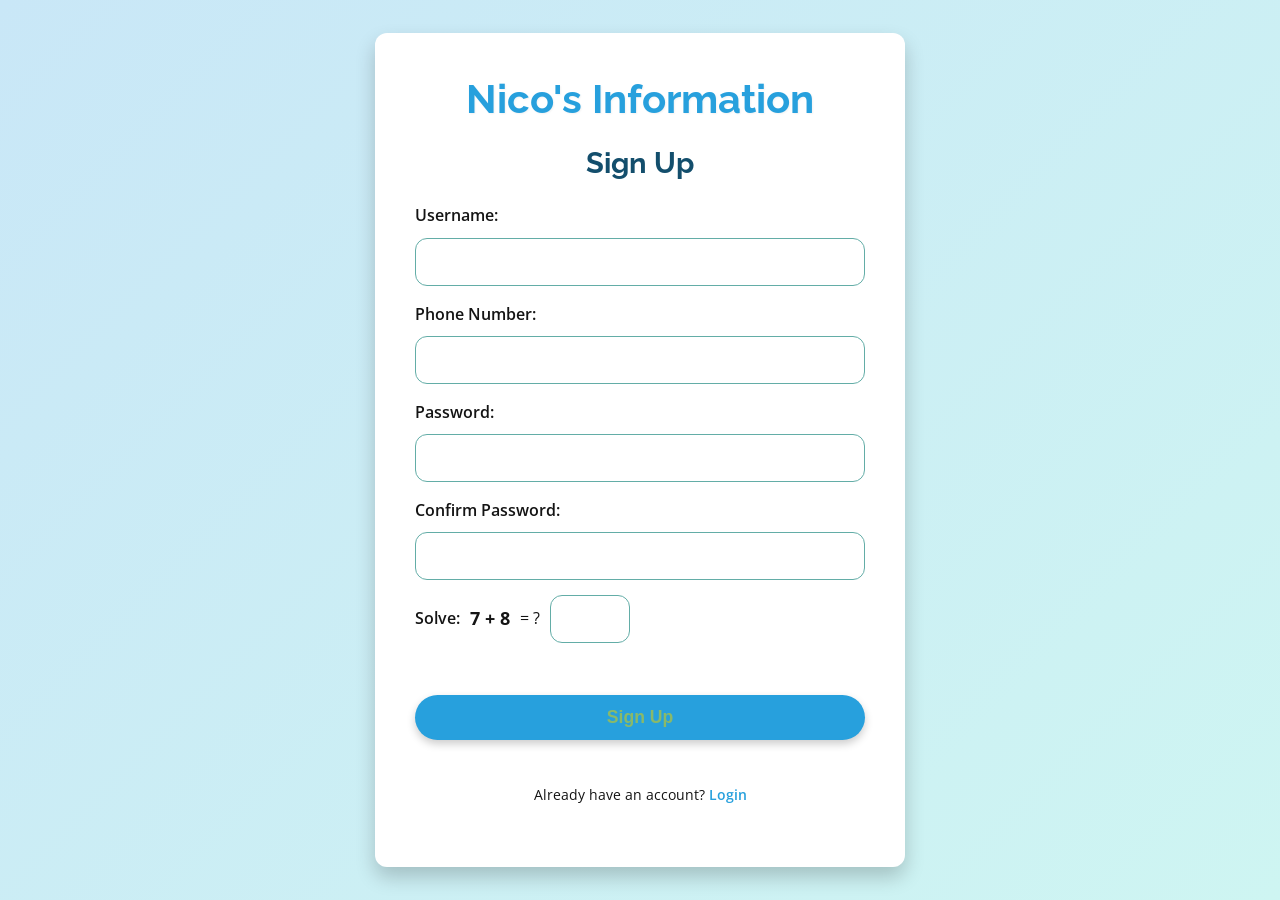
==== commit 1fe075b7: "Add files via upload" ====
--- a/index.html
+++ b/index.html
@@ -37,9 +37,13 @@
             <!-- Signup Form (Initially Hidden) -->
             <form id="signupForm" class="auth-form" style="display: none;">
                  <h2>Sign Up</h2>
-                <div class="form-group">
+                 <div class="form-group">
                     <label for="signupUsername">Username:</label>
                     <input type="text" id="signupUsername" required>
+                </div>
+                 <div class="form-group">
+                    <label for="signupPhone">Phone Number:</label>
+                    <input type="tel" id="signupPhone" pattern="[0-9]{10,15}" title="Enter a valid phone number (10-15 digits)"> <!-- Basic pattern -->
                 </div>
                 <div class="form-group">
                     <label for="signupPassword">Password:</label>
@@ -49,6 +53,12 @@
                     <label for="confirmPassword">Confirm Password:</label>
                     <input type="password" id="confirmPassword" required>
                 </div>
+                 <div class="form-group math-problem-group">
+                     <label for="mathAnswer">Solve:</label>
+                     <span id="mathProblem"></span> = ?
+                     <input type="number" id="mathAnswer" required autocomplete="off">
+                     <div id="mathError" class="error-message"></div>
+                 </div>
                 <button type="submit" class="auth-button">Sign Up</button>
                 <div id="signupError" class="error-message"></div>
                  <p class="toggle-text">Already have an account? <a href="#" id="showLogin">Login</a></p>
@@ -75,7 +85,7 @@
                     <p>Background Music</p>
                     <button id="musicToggle">Play</button>
                     <audio id="backgroundMusic" loop>
-                        <!-- Replace 'path/to/your/music.mp3' with the actual path to your music file -->
+                        <!-- Replace 'path/to/your/music.mp3' -->
                         <source src="path/to/your/music.mp3" type="audio/mpeg">
                          <source src="path/to/your/music.ogg" type="audio/ogg"> <!-- Example fallback -->
                         Your browser does not support the audio element.
@@ -90,14 +100,74 @@
                      <p>Everything you need to know, right here.</p>
                 </header>
 
+                 <!-- Server Posting Section -->
+                <section id="server-posts-section" class="info-section">
+                    <h2>Server Posts</h2>
+                    <p>Share information about your game server here!</p>
+                    <button id="createPostButton" class="action-button">Create New Server Post</button>
+
+                    <!-- Post Creation Form (Initially Hidden) -->
+                    <div id="postFormModal" class="modal">
+                        <div class="modal-content">
+                            <span class="close-button" id="closePostForm">&times;</span>
+                            <h3>Create Server Post</h3>
+                            <form id="serverPostForm">
+                                <div class="form-group">
+                                    <label for="serverIcon">Server Icon:</label>
+                                    <input type="file" id="serverIcon" accept="image/*">
+                                    <div id="iconPreview" class="image-preview"></div>
+                                </div>
+                                <div class="form-group">
+                                    <label for="serverName">Server Name:</label>
+                                    <input type="text" id="serverName" required>
+                                </div>
+                                <div class="form-group">
+                                    <label for="serverIP">Server IP/Address:</label>
+                                    <input type="text" id="serverIP" required>
+                                </div>
+                                <div class="form-group">
+                                    <label for="serverDescription">Description:</label>
+                                    <textarea id="serverDescription" rows="4" required></textarea>
+                                </div>
+                                <div class="form-group">
+                                    <label for="serverScreenshots">Screenshots (optional):</label>
+                                    <input type="file" id="serverScreenshots" accept="image/*" multiple>
+                                    <div id="screenshotsPreview" class="image-preview screenshots-preview"></div>
+                                </div>
+                                <div class="form-group">
+                                    <label for="serverTags">Tags (comma-separated, optional):</label>
+                                    <input type="text" id="serverTags" placeholder="e.g., Survival, Creative, PvP">
+                                </div>
+                                <div class="form-group">
+                                    <label for="serverLinks">Links (comma-separated URLs, optional):</label>
+                                     <small>e.g., Bug Report URL, Mods List URL, Donation URL, Discord Invite URL</small>
+                                    <textarea id="serverLinks" rows="2" placeholder="e.g., https://discord.gg/abc, https://mods.example.com/"></textarea>
+                                </div>
+                                <div class="form-group">
+                                    <label for="serverVersion">Version:</label>
+                                    <input type="text" id="serverVersion" required placeholder="e.g., 1.20.1">
+                                </div>
+
+                                <button type="submit" class="auth-button">Submit Post</button>
+                            </form>
+                        </div>
+                    </div>
+
+                    <!-- Container to display server posts -->
+                    <div id="serverPostsList" class="server-posts-list">
+                        <!-- Server posts will be loaded here by JavaScript -->
+                        <p id="noPostsMessage">No server posts yet. Be the first to create one!</p>
+                    </div>
+                </section>
+
+                <!-- Existing Sections -->
                 <section id="rules" class="info-section">
                     <h2>Rules</h2>
                     <p>Please adhere to the following guidelines while using this platform:</p>
                     <ul>
                         <li>Rule 1: Be respectful to others.</li>
                         <li>Rule 2: Do not share personal information publicly.</li>
-                        <li>Rule 3: Follow all applicable laws.</li>
-                        <li>Rule 4: Have fun and learn!</li>
+                         <li>Rule 3: Do not spam the server posts section.</li>
                     </ul>
                 </section>
 
@@ -107,8 +177,7 @@
                     <ul>
                         <li>Theme colors based on the provided Skeletonlabs config.</li>
                         <li>Fonts from Google Fonts (Raleway & Open Sans).</li>
-                        <li>Inspiration from modern web design principles.</li>
-                        <li>Placeholder content from standard lorem ipsum.</li>
+                         <li>JavaScript for dynamic content and features.</li>
                     </ul>
                     <p>Special thanks to the open-source community!</p>
                 </section>
@@ -118,21 +187,19 @@
                     <p>Currently, there are no user-specific settings available.</p>
                     <p>Future updates may include options for:</p>
                      <ul>
-                        <li>Theme customization (e.g., light/dark mode).</li>
+                        <li>Theme customization.</li>
                         <li>Notification preferences.</li>
-                        <li>Language selection.</li>
-                    </ul>
-                    <p>Check back later for more options!</p>
-                </section>
-
-                <section id="about" class="info-section">
+                    </ul>
+                </section>
+
+                 <section id="about" class="info-section">
                     <h2>About Nico</h2>
-                    <p>Lorem ipsum dolor sit amet, consectetur adipiscing elit. Sed do eiusmod tempor incididunt ut labore et dolore magna aliqua. Ut enim ad minim veniam, quis nostrud exercitation ullamco laboris nisi ut aliquip ex ea commodo consequat. Duis aute irure dolor in reprehenderit in voluptate velit esse cillum dolore eu fugiat nulla pariatur. Excepteur sint occaecat cupidatat non proident, sunt in culpa qui officia deserunt mollit anim id est laborum.</p>
+                    <p>This is placeholder text. Replace it with actual information!</p>
                 </section>
 
                  <section id="projects" class="info-section">
                     <h2>Projects</h2>
-                    <p>Sed ut perspiciatis unde omnis iste natus error sit voluptatem accusantium doloremque laudantium, totam rem aperiam, eaque ipsa quae ab illo inventore veritatis et quasi architecto beatae vitae dicta sunt explicabo. Nemo enim ipsam voluptatem quia voluptas sit aspernatur aut odit aut fugit, sed quia consequuntur magni dolores eos qui ratione voluptatem sequi nesciunt.</p>
+                    <p>More placeholder text. List your projects here!</p>
                 </section>
 
             </main>
@@ -141,9 +208,12 @@
 
 
     <!-- Link to the JavaScript files -->
-    <!-- Load logininfo.js first to handle auth before script.js and music.js -->
+    <!-- Load logininfo.js first -->
     <script src="js/logininfo.js"></script>
+    <!-- Load serverposts.js next, it might listen for login completion -->
+    <script src="js/serverposts.js"></script>
+    <!-- Load script.js (sidebar) and music.js last, they depend on main content being visible -->
     <script src="js/script.js"></script>
     <script src="js/music.js"></script>
 </body>
-</html>
+</html>
--- a/style.css
+++ b/style.css
@@ -19,43 +19,38 @@
     --on-surface: 0 0 0; /* Black - good contrast on light surface */
 
     /* =~= Theme Colors (RGB) - Keep your original colors */
-    /* primary | #27a0dd */
     --color-primary-50: 223 241 250; --color-primary-100: 212 236 248; --color-primary-200: 201 231 247; --color-primary-300: 169 217 241;
     --color-primary-400: 104 189 231; --color-primary-500: 39 160 221; --color-primary-600: 35 144 199; --color-primary-700: 29 120 166;
     --color-primary-800: 23 96 133; --color-primary-900: 19 78 108;
-    /* secondary | #1159a6 */
     --color-secondary-50: 219 230 242; --color-secondary-100: 207 222 237; --color-secondary-200: 196 214 233; --color-secondary-300: 160 189 219;
     --color-secondary-400: 88 139 193; --color-secondary-500: 17 89 166; --color-secondary-600: 15 80 149; --color-secondary-700: 13 67 125;
     --color-secondary-800: 10 53 100; --color-secondary-900: 8 44 81;
-    /* tertiary | #9a288b */
     --color-tertiary-50: 240 223 238; --color-tertiary-100: 235 212 232; --color-tertiary-200: 230 201 226; --color-tertiary-300: 215 169 209;
     --color-tertiary-400: 184 105 174; --color-tertiary-500: 154 40 139; --color-tertiary-600: 139 36 125; --color-tertiary-700: 116 30 104;
     --color-tertiary-800: 92 24 83; --color-tertiary-900: 75 20 68;
-    /* success | #b7f68d */
     --color-success-50: 244 254 238; --color-success-100: 241 253 232; --color-success-200: 237 253 227; --color-success-300: 226 251 209;
     --color-success-400: 205 249 175; --color-success-500: 183 246 141; --color-success-600: 165 221 127; --color-success-700: 137 185 106;
     --color-success-800: 110 148 85; --color-success-900: 90 121 69;
-    /* warning | #a8e070 */
     --color-warning-50: 242 250 234; --color-warning-100: 238 249 226; --color-warning-200: 233 247 219; --color-warning-300: 220 243 198;
     --color-warning-400: 194 233 155; --color-warning-500: 168 224 112; --color-warning-600: 151 202 101; --color-warning-700: 126 168 84;
     --color-warning-800: 101 134 67; --color-warning-900: 82 110 55;
-    /* error | #eb0000 */
     --color-error-50: 252 217 217; --color-error-100: 251 204 204; --color-error-200: 250 191 191; --color-error-300: 247 153 153;
     --color-error-400: 241 77 77; --color-error-500: 235 0 0; --color-error-600: 212 0 0; --color-error-700: 176 0 0;
     --color-error-800: 141 0 0; --color-error-900: 115 0 0;
-    /* surface | #84e6df */
     --color-surface-50: 237 251 250; --color-surface-100: 230 250 249; --color-surface-200: 224 249 247; --color-surface-300: 206 245 242;
     --color-surface-400: 169 238 233; --color-surface-500: 132 230 223; --color-surface-600: 119 207 201; --color-surface-700: 99 173 167;
     --color-surface-800: 79 138 134; --color-surface-900: 65 113 109;
 
-    /* Derived theme properties */
-    --theme-background-base: rgb(var(--color-surface-50)); /* Light background color */
-    --theme-card-background: rgb(255, 255, 255); /* White background for content blocks */
-    --theme-sidebar-background: rgb(var(--color-secondary-800)); /* Darker secondary for sidebar */
-    --theme-sidebar-text: rgb(var(--on-secondary)); /* Text color for sidebar */
-    --theme-primary-accent: rgb(var(--color-primary-500)); /* Primary color for accents */
-    --theme-secondary-accent: rgb(var(--color-secondary-500)); /* Secondary color for accents */
-    --theme-error-color: rgb(var(--color-error-500)); /* Error text color */
+    --theme-background-base: rgb(var(--color-surface-50));
+    --theme-card-background: rgb(255, 255, 255);
+    --theme-sidebar-background: rgb(var(--color-secondary-800));
+    --theme-sidebar-text: rgb(var(--on-secondary));
+    --theme-primary-accent: rgb(var(--color-primary-500));
+    --theme-secondary-accent: rgb(var(--color-secondary-500));
+    --theme-tertiary-accent: rgb(var(--color-tertiary-500)); /* Tertiary for tags/accents */
+    --theme-error-color: rgb(var(--color-error-500));
+    --theme-success-color: rgb(var(--color-success-500)); /* Success color for moderation status */
+    --theme-warning-color: rgb(var(--color-warning-500)); /* Warning color for moderation status */
 }
 
 /* === General Body and Base Styles === */
@@ -104,6 +99,12 @@
     border-radius: var(--theme-rounded-base);
 }
 
+h3 {
+    font-size: 1.5em;
+    margin-bottom: 1em;
+    color: var(--theme-font-color-dark);
+}
+
 p {
     margin-bottom: 1em;
 }
@@ -126,6 +127,13 @@
     color: rgb(var(--color-primary-700));
     text-decoration: underline;
 }
+
+small {
+    display: block; /* Make small text appear on its own line below the label */
+    margin-top: 5px;
+    color: rgba(var(--theme-font-color-base), 0.7);
+}
+
 
 /* === Login/Signup Area Styles === */
 .auth-area {
@@ -135,7 +143,7 @@
     min-height: 100vh;
     background: linear-gradient(135deg, rgb(var(--color-primary-200)), rgb(var(--color-surface-300))); /* Gradient background */
     padding: 20px;
-    box-sizing: border-box; /* Include padding in element's total width and height */
+    box-sizing: border-box;
 }
 
 .auth-box {
@@ -144,7 +152,7 @@
     border-radius: var(--theme-rounded-container);
     box-shadow: 0 10px 20px rgba(0,0,0,0.2);
     text-align: center;
-    max-width: 400px;
+    max-width: 450px;
     width: 100%;
 }
 
@@ -155,12 +163,12 @@
 
 .auth-box h2 {
     font-size: 1.8em;
-    color: var(--theme-font-color-dark); /* Use dark text color for form titles */
-     border-bottom: none; /* Remove underline from form titles */
+    color: var(--theme-font-color-dark);
+     border-bottom: none;
      padding-bottom: 0;
      margin-bottom: 20px;
 }
-.auth-box h2::after { content: none; } /* Ensure no pseudo-element underline */
+.auth-box h2::after { content: none; }
 
 
 .auth-form {
@@ -168,54 +176,98 @@
 }
 
 .form-group {
-    margin-bottom: 20px;
-    text-align: left; /* Align labels and inputs */
+    margin-bottom: 15px;
+    text-align: left;
 }
 
 .form-group label {
-    display: block; /* Label on its own line */
+    display: block;
     margin-bottom: 8px;
     font-weight: 600;
     color: rgb(var(--theme-font-color-base));
 }
 
 .form-group input[type="text"],
-.form-group input[type="password"] {
+.form-group input[type="password"],
+.form-group input[type="tel"],
+.form-group input[type="number"],
+.form-group textarea { /* Include textarea */
     width: 100%;
     padding: 12px;
     border: 1px solid rgb(var(--color-surface-700));
-    border-radius: var(--theme-rounded-container); /* Match container rounding */
+    border-radius: var(--theme-rounded-container);
     font-size: 1em;
-    box-sizing: border-box; /* Include padding in width */
+    box-sizing: border-box;
     transition: border-color 0.2s ease, box-shadow 0.2s ease;
-}
-
-.form-group input[type="text"]:focus,
-.form-group input[type="password"]:focus {
+     font-family: var(--theme-font-family-base); /* Use base font for inputs/textarea */
+}
+
+/* Special style for file inputs to make them look better */
+.form-group input[type="file"] {
+    padding: 10px 0; /* Adjust padding */
+    border: none; /* Remove border */
+    background: none; /* Remove background */
+    box-shadow: none; /* Remove shadow */
+    cursor: pointer;
+}
+
+.form-group input:focus,
+.form-group textarea:focus {
     outline: none;
     border-color: var(--theme-primary-accent);
     box-shadow: 0 0 5px rgba(var(--color-primary-500), 0.5);
 }
 
+/* Style for the math problem group */
+.form-group.math-problem-group {
+    display: flex;
+    align-items: center;
+    justify-content: flex-start; /* Align left */
+    flex-wrap: wrap;
+     gap: 10px; /* Gap between items */
+}
+.form-group.math-problem-group label {
+    margin-bottom: 0;
+    margin-right: 0;
+     flex-shrink: 0;
+}
+.form-group.math-problem-group #mathProblem {
+     font-weight: bold;
+     font-size: 1.1em;
+     flex-shrink: 0;
+}
+.form-group.math-problem-group input[type="number"] {
+     width: 80px;
+     flex-grow: 0;
+     margin-left: 0; /* Reset margin */
+}
+.form-group.math-problem-group .error-message {
+    flex-basis: 100%;
+    text-align: left;
+    margin-top: 5px;
+}
+
+
 .auth-button {
-    display: block; /* Button on its own line */
+    display: block;
     width: 100%;
     padding: 12px 20px;
     background-color: var(--theme-primary-accent);
     color: rgb(var(--on-primary));
     border: var(--theme-border-base);
-    border-radius: var(--theme-rounded-base); /* Pill shape */
+    border-radius: var(--theme-rounded-base);
     cursor: pointer;
     font-size: 1.1em;
     font-weight: bold;
     transition: background-color 0.2s ease, transform 0.1s ease;
     box-shadow: 0 4px 8px rgba(0,0,0,0.2);
-    margin-top: 10px;
+    margin-top: 20px;
+    outline: none; /* Remove focus outline */
 }
 
 .auth-button:hover {
      background-color: rgb(var(--color-primary-600));
-     transform: translateY(-2px); /* Lift effect */
+     transform: translateY(-2px);
      box-shadow: 0 6px 10px rgba(0,0,0,0.3);
 }
 
@@ -228,8 +280,8 @@
 .error-message {
     color: var(--theme-error-color);
     font-size: 0.9em;
-    margin-top: 10px;
-    min-height: 1.2em; /* Reserve space to prevent layout shifts */
+    margin-top: 5px;
+    min-height: 1.2em;
     text-align: left;
 }
 
@@ -241,46 +293,43 @@
 
 .toggle-text a {
     font-weight: 600;
-    /* Inherits theme primary accent color from global 'a' style */
 }
 
 
 /* === Main Content Wrapper Style === */
-/* Initially hidden */
 .main-content-wrapper {
-    display: none;
-}
-
-/* === Existing Main Layout Styles (from previous update) === */
-
-/* Container for layout (inside main-content-wrapper) */
+    display: none; /* Initially hidden */
+}
+
+/* === Existing Main Layout Styles === */
+
 .container {
     display: flex;
     min-height: 100vh;
     position: relative;
 }
 
-/* Sidebar Styles */
 .sidebar {
-    width: 0; /* Initially hidden */
-    overflow: hidden; /* Hide content and scrollbars */
-    background-color: var(--theme-sidebar-background); /* Dark secondary background */
-    color: var(--theme-sidebar-text); /* Text color for sidebar */
-    transition: width 0.3s ease; /* Smooth sidebar width transition */
+    width: 0;
+    overflow-y: auto; /* Allow sidebar content to scroll */
+    overflow-x: hidden;
+    background-color: var(--theme-sidebar-background);
+    color: var(--theme-sidebar-text);
+    transition: width 0.3s ease;
     flex-shrink: 0;
-    padding-top: 80px; /* Space for the toggle button and potential logo */
-    box-shadow: 4px 0 10px rgba(0,0,0,0.3); /* More prominent shadow */
-    position: fixed; /* Fix the sidebar position */
-    height: 100%; /* Full height */
+    padding-top: 80px;
+    box-shadow: 4px 0 10px rgba(0,0,0,0.3);
+    position: fixed;
+    height: 100%;
     top: 0;
     left: 0;
-    z-index: 50; /* Below the toggle button */
-    display: flex; /* Use flexbox for internal layout */
-    flex-direction: column; /* Stack children vertically */
+    z-index: 50;
+    display: flex;
+    flex-direction: column;
 }
 
 .sidebar nav {
-    flex-grow: 1; /* Make nav take up available space */
+    flex-grow: 1;
 }
 
 .sidebar nav ul {
@@ -290,36 +339,35 @@
 }
 
 .sidebar nav li {
-    margin-bottom: 0; /* Remove list item margin */
+    margin-bottom: 0;
 }
 
 .sidebar nav a {
     display: block;
-    padding: 15px 25px; /* More padding */
-    color: var(--theme-sidebar-text); /* Link color */
+    padding: 15px 25px;
+    color: var(--theme-sidebar-text);
     text-decoration: none;
-    font-weight: 600; /* Open Sans semi-bold */
+    font-weight: 600;
     transition: background-color 0.2s ease, color 0.2s ease;
     font-size: 1.1em;
-    border-bottom: 1px solid rgba(255,255,255,0.1); /* Subtle separator */
+    border-bottom: 1px solid rgba(255,255,255,0.1);
 }
 
 .sidebar nav a:last-child {
-     border-bottom: none; /* No border on the last link */
+     border-bottom: none;
 }
 
 .sidebar nav a:hover {
-    background-color: rgba(var(--color-primary-500), 0.2); /* Primary color hover effect */
-    color: rgb(var(--on-primary)); /* Match text color for on-primary */
-}
-
-/* Music Controls in Sidebar */
+    background-color: rgba(var(--color-primary-500), 0.2);
+    color: rgb(var(--on-primary));
+}
+
 .music-controls {
     padding: 20px;
     text-align: center;
-    border-top: 1px solid rgba(255,255,255,0.2); /* Separator from nav */
-    background-color: rgba(0,0,0,0.1); /* Slightly darker background */
-    color: rgba(var(--on-secondary), 0.8); /* Slightly dimmer text */
+    border-top: 1px solid rgba(255,255,255,0.2);
+    background-color: rgba(0,0,0,0.1);
+    color: rgba(var(--on-secondary), 0.8);
 }
 
 .music-controls p {
@@ -339,6 +387,7 @@
     transition: background-color 0.2s ease, opacity 0.2s ease;
     font-weight: bold;
     box-shadow: 0 2px 5px rgba(0,0,0,0.2);
+    outline: none;
 }
 
 .music-controls button:hover {
@@ -346,13 +395,10 @@
     opacity: 0.95;
 }
 
-/* Hide the default audio player UI */
 #backgroundMusic {
     display: none;
 }
 
-
-/* Main Content Styles (inside .main-content-wrapper) */
 .content {
     flex-grow: 1;
     padding: 30px;
@@ -364,6 +410,7 @@
     max-width: 1000px;
     box-shadow: 0 6px 12px rgba(0,0,0,0.15);
     line-height: 1.8;
+    min-height: calc(100vh - 60px); /* Ensure content takes minimum height minus margins */
 }
 
 .content-header {
@@ -385,7 +432,6 @@
 }
 
 
-/* Sidebar Toggle Button */
 .sidebar-toggle {
     position: fixed;
     top: 20px;
@@ -431,8 +477,250 @@
     left: calc(20px + 280px);
 }
 
+/* === Server Posts Specific Styles === */
+
+.action-button {
+    display: inline-block;
+    padding: 10px 20px;
+    background-color: var(--theme-secondary-accent);
+    color: rgb(var(--on-secondary));
+    border: var(--theme-border-base);
+    border-radius: var(--theme-rounded-base);
+    cursor: pointer;
+    font-size: 1em;
+    font-weight: bold;
+    transition: background-color 0.2s ease, transform 0.1s ease;
+    box-shadow: 0 2px 5px rgba(0,0,0,0.15);
+    margin-bottom: 20px;
+    outline: none;
+}
+.action-button:hover {
+    background-color: rgb(var(--color-secondary-600));
+     transform: translateY(-1px);
+     box-shadow: 0 3px 6px rgba(0,0,0,0.2);
+}
+.action-button:active {
+    transform: translateY(0);
+    box-shadow: 0 2px 5px rgba(0,0,0,0.15);
+}
+
+
+/* Modal Styles */
+.modal {
+    display: none; /* Hidden by default */
+    position: fixed; /* Stay in place */
+    z-index: 200; /* Sit on top of everything */
+    left: 0;
+    top: 0;
+    width: 100%; /* Full width */
+    height: 100%; /* Full height */
+    overflow: auto; /* Enable scroll if needed */
+    background-color: rgba(0,0,0,0.6); /* Black with opacity */
+    backdrop-filter: blur(5px); /* Optional blur effect */
+    justify-content: center; /* Center content */
+    align-items: center; /* Center content */
+}
+
+.modal-content {
+    background-color: var(--theme-card-background);
+    margin: auto;
+    padding: 30px;
+    border-radius: var(--theme-rounded-container);
+    box-shadow: 0 10px 20px rgba(0,0,0,0.3);
+    max-width: 600px; /* Max width for the form */
+    width: 95%; /* Responsive width */
+    position: relative; /* Needed for the close button */
+    animation: slideIn 0.3s ease-out; /* Simple animation */
+}
+
+@keyframes slideIn {
+    from {
+        transform: translateY(-50px);
+        opacity: 0;
+    }
+    to {
+        transform: translateY(0);
+        opacity: 1;
+    }
+}
+
+
+.close-button {
+    color: #aaa;
+    position: absolute;
+    top: 10px;
+    right: 20px;
+    font-size: 28px;
+    font-weight: bold;
+    cursor: pointer;
+    transition: color 0.2s ease;
+}
+
+.close-button:hover,
+.close-button:focus {
+    color: var(--theme-error-color);
+    text-decoration: none;
+}
+
+/* Image Preview Styles */
+.image-preview {
+    margin-top: 10px;
+    display: flex;
+    flex-wrap: wrap;
+    gap: 10px; /* Space between images */
+}
+.image-preview img {
+    max-width: 100px; /* Max size for icon preview */
+    max-height: 100px;
+    border: 1px solid rgb(var(--color-surface-400));
+    border-radius: var(--theme-rounded-container);
+    object-fit: cover; /* Crop images nicely */
+}
+.screenshots-preview img {
+    max-width: 150px; /* Slightly larger for screenshots */
+    max-height: 120px;
+}
+
+
+/* Server Posts List */
+.server-posts-list {
+    margin-top: 30px;
+    display: grid; /* Use grid for listing posts */
+    gap: 30px; /* Space between post cards */
+    /* Adjust grid columns based on screen size */
+    grid-template-columns: repeat(auto-fit, minmax(300px, 1fr));
+}
+
+#noPostsMessage {
+     text-align: center;
+     grid-column: 1 / -1; /* Span across all columns */
+     color: rgba(var(--theme-font-color-base), 0.7);
+     font-style: italic;
+}
+
+/* Individual Server Post Card */
+.server-post-card {
+    background-color: var(--theme-card-background);
+    padding: 20px;
+    border-radius: var(--theme-rounded-container);
+    box-shadow: 0 4px 8px rgba(0,0,0,0.1);
+    border: 1px solid rgb(var(--color-surface-300));
+    display: flex; /* Use flexbox for card content layout */
+    flex-direction: column;
+    gap: 15px; /* Space between card sections */
+}
+
+.post-header {
+    display: flex;
+    align-items: center;
+    gap: 15px;
+    padding-bottom: 15px;
+    border-bottom: 1px dashed rgba(var(--color-surface-400), 0.5);
+}
+
+.post-header img {
+    width: 60px; /* Icon size */
+    height: 60px;
+    border-radius: var(--theme-rounded-container);
+    object-fit: cover;
+    flex-shrink: 0; /* Don't shrink icon */
+}
+
+.post-header h3 {
+    margin: 0;
+    flex-grow: 1; /* Server name takes available space */
+     font-size: 1.4em;
+     color: var(--theme-secondary-accent);
+}
+
+.post-ip {
+    font-weight: bold;
+    color: var(--theme-font-color-dark);
+    background-color: rgba(var(--color-surface-500), 0.2);
+    padding: 8px;
+    border-radius: var(--theme-rounded-container);
+    font-family: monospace; /* Good for IP addresses */
+    word-break: break-all; /* Prevent overflow */
+}
+
+.post-description {
+    font-size: 0.95em;
+    color: rgba(var(--theme-font-color-base), 0.9);
+}
+
+.post-screenshots {
+    display: flex;
+    flex-wrap: wrap;
+    gap: 10px;
+    margin-top: 5px;
+}
+.post-screenshots img {
+    max-width: 100px;
+    max-height: 80px;
+    border: 1px solid rgb(var(--color-surface-400));
+    border-radius: var(--theme-rounded-container);
+    object-fit: cover;
+}
+
+.post-tags span {
+    display: inline-block;
+    background-color: rgba(var(--color-tertiary-500), 0.2); /* Tertiary accent */
+    color: rgb(var(--color-tertiary-800));
+    padding: 4px 10px;
+    border-radius: var(--theme-rounded-base); /* Pill shape tags */
+    font-size: 0.85em;
+    margin-right: 5px;
+    margin-bottom: 5px;
+}
+
+.post-links a {
+     display: inline-block;
+     margin-right: 10px;
+     margin-bottom: 5px;
+     font-size: 0.9em;
+     color: var(--theme-secondary-accent);
+     font-weight: 600;
+}
+
+.post-version {
+    font-size: 0.9em;
+    color: rgba(var(--theme-font-color-base), 0.8);
+    font-weight: 600;
+}
+
+.post-footer {
+    display: flex;
+    justify-content: space-between;
+    align-items: center;
+    border-top: 1px dashed rgba(var(--color-surface-400), 0.5);
+    padding-top: 15px;
+    font-size: 0.9em;
+     color: rgba(var(--theme-font-color-base), 0.7);
+}
+
+.post-moderation-status {
+    font-weight: bold;
+    padding: 4px 8px;
+    border-radius: var(--theme-rounded-container);
+}
+
+.status-pending {
+    background-color: rgba(var(--color-warning-500), 0.2);
+    color: rgb(var(--color-warning-800));
+}
+.status-approved {
+     background-color: rgba(var(--color-success-500), 0.2);
+    color: rgb(var(--color-success-800));
+}
+.status-rejected {
+    background-color: rgba(var(--color-error-500), 0.2);
+    color: rgb(var(--color-error-800));
+}
+
+
 /* Small screen adjustments */
 @media (max-width: 768px) {
+    /* Keep existing media queries */
     h1 { font-size: 2em; }
     h2 { font-size: 1.5em; }
      h2::after { width: 30px; }
@@ -475,7 +763,6 @@
          padding: 6px 15px;
      }
 
-     /* Adjust auth box for small screens */
      .auth-box {
          padding: 25px;
          max-width: 95%;
@@ -484,4 +771,76 @@
      .auth-box h2 { font-size: 1.4em; }
      .form-group input { padding: 10px; }
      .auth-button { padding: 10px 15px; font-size: 1em; }
-}
+
+     .form-group.math-problem-group {
+         justify-content: flex-start;
+         gap: 5px;
+     }
+     .form-group.math-problem-group input[type="number"] {
+         flex-grow: 1;
+         width: auto;
+     }
+
+     /* Adjust server post styles for small screens */
+     .modal-content {
+         padding: 20px;
+     }
+     .modal-content h3 { font-size: 1.3em; margin-bottom: 15px; }
+
+     .form-group input[type="text"],
+     .form-group input[type="password"],
+     .form-group input[type="tel"],
+     .form-group input[type="number"],
+     .form-group textarea {
+         padding: 10px;
+     }
+
+     .action-button {
+         padding: 8px 15px;
+         font-size: 0.9em;
+     }
+
+     .server-posts-list {
+         gap: 20px;
+         grid-template-columns: 1fr; /* Stack posts on small screens */
+     }
+      .server-post-card {
+          padding: 15px;
+      }
+     .post-header {
+         flex-direction: column; /* Stack icon and title */
+         align-items: flex-start;
+         gap: 10px;
+         padding-bottom: 10px;
+     }
+     .post-header img {
+         width: 50px;
+         height: 50px;
+     }
+     .post-header h3 {
+         font-size: 1.2em;
+     }
+     .post-ip {
+         font-size: 0.9em;
+         padding: 6px;
+     }
+     .post-description {
+         font-size: 0.9em;
+     }
+     .post-tags span {
+         font-size: 0.8em;
+         padding: 3px 8px;
+     }
+     .post-links a {
+         font-size: 0.85em;
+     }
+     .post-version {
+         font-size: 0.8em;
+     }
+     .post-footer {
+         flex-direction: column; /* Stack author and status */
+         align-items: flex-start;
+         gap: 10px;
+         padding-top: 10px;
+     }
+}
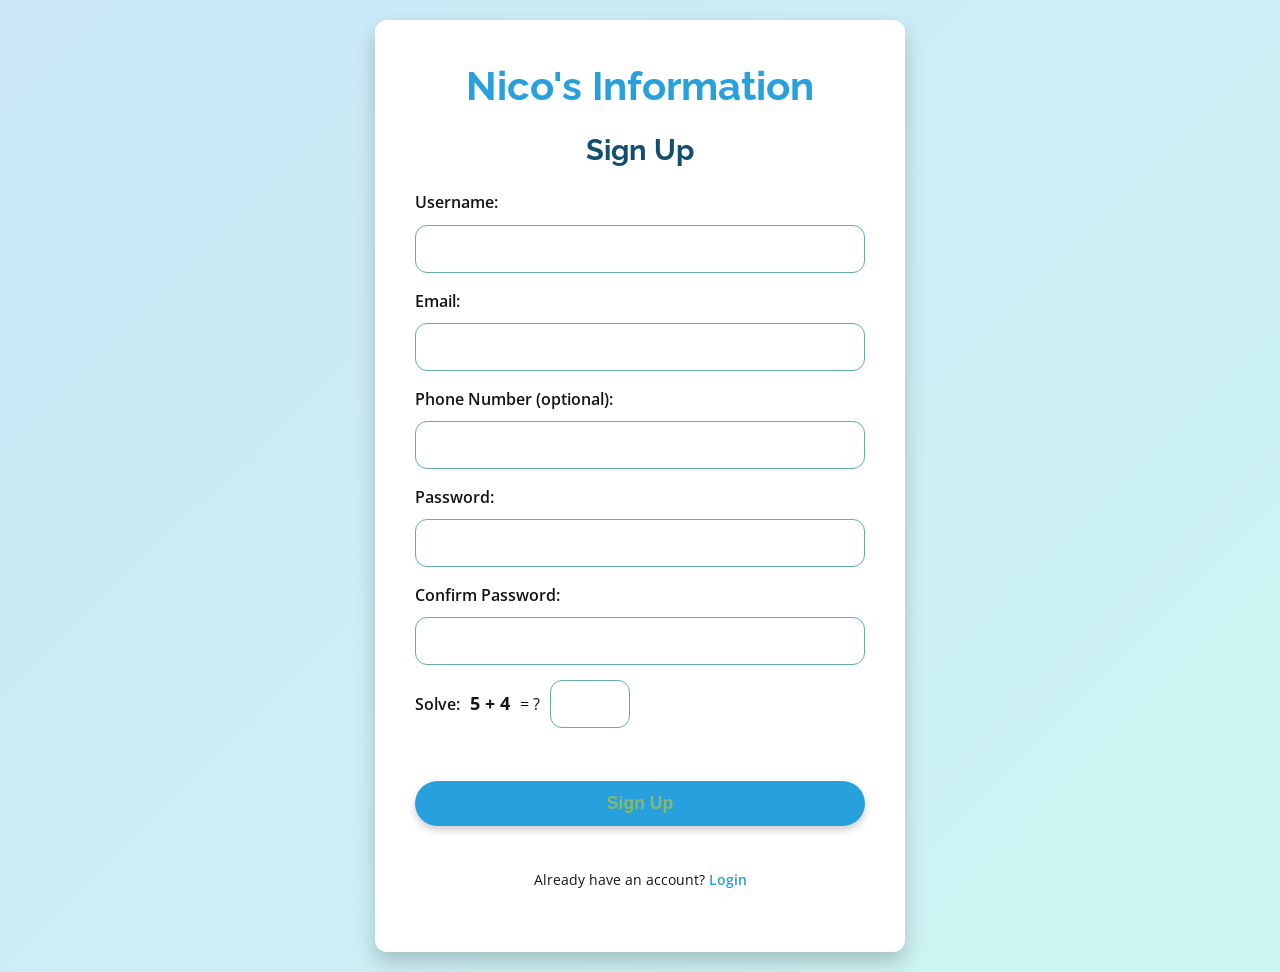
==== commit 63fbf3a5: "Add files via upload" ====
--- a/index.html
+++ b/index.html
@@ -41,9 +41,13 @@
                     <label for="signupUsername">Username:</label>
                     <input type="text" id="signupUsername" required>
                 </div>
+                <div class="form-group">
+                    <label for="signupEmail">Email:</label> <!-- Added Email Field -->
+                    <input type="email" id="signupEmail" required>
+                </div>
                  <div class="form-group">
-                    <label for="signupPhone">Phone Number:</label>
-                    <input type="tel" id="signupPhone" pattern="[0-9]{10,15}" title="Enter a valid phone number (10-15 digits)"> <!-- Basic pattern -->
+                    <label for="signupPhone">Phone Number (optional):</label>
+                    <input type="tel" id="signupPhone" pattern="[0-9]{10,15}" title="Enter a valid phone number (10-15 digits)">
                 </div>
                 <div class="form-group">
                     <label for="signupPassword">Password:</label>
@@ -75,10 +79,10 @@
             <!-- Sidebar -->
             <aside class="sidebar">
                 <nav>
-                    <ul>
-                        <li><a href="#rules">Rules</a></li>
-                        <li><a href="#credit">Credit</a></li>
-                        <li><a href="#settings">Settings</a></li> <!-- Moved to bottom -->
+                    <!-- Menu items will be dynamically inserted here by script.js -->
+                    <ul id="sidebarNav">
+                        <!-- Admin Menu OR User Menu goes here -->
+                        <!-- Logout link will also be added here -->
                     </ul>
                 </nav>
                 <div class="music-controls">
@@ -95,18 +99,21 @@
 
             <!-- Main Content Area -->
             <main class="content">
-                <header class="content-header">
+                <header id="home-section" class="content-header active-section"> <!-- Added ID and class for showing/hiding -->
                      <h1>Welcome to Nico's Information</h1>
                      <p>Everything you need to know, right here.</p>
+                     <!-- Add a message showing logged-in user -->
+                     <p>Logged in as: <strong id="loggedInUsername">Guest</strong></p>
                 </header>
 
-                 <!-- Server Posting Section -->
-                <section id="server-posts-section" class="info-section">
+                 <!-- Server Posting Section (Visible to Users) -->
+                <section id="server-posts-section" class="info-section hidden-section"> <!-- Initially hidden -->
                     <h2>Server Posts</h2>
                     <p>Share information about your game server here!</p>
-                    <button id="createPostButton" class="action-button">Create New Server Post</button>
-
-                    <!-- Post Creation Form (Initially Hidden) -->
+                    <!-- Button to create a post (only visible to non-admin) -->
+                    <button id="createPostButton" class="action-button user-only">Create New Server Post</button>
+
+                    <!-- Post Creation Form (Modal) -->
                     <div id="postFormModal" class="modal">
                         <div class="modal-content">
                             <span class="close-button" id="closePostForm">&times;</span>
@@ -160,7 +167,18 @@
                     </div>
                 </section>
 
-                <!-- Existing Sections -->
+                <!-- User Logs Section (Visible to Admin Only) -->
+                 <section id="user-logs-section" class="info-section hidden-section admin-only"> <!-- Initially hidden -->
+                     <h2>User Logs</h2>
+                     <p>Registered users and their information:</p>
+                     <div id="userLogsList" class="user-logs-list">
+                         <!-- User logs will be loaded here by JavaScript -->
+                         <p id="noLogsMessage">No user registration logs found.</p>
+                     </div>
+                 </section>
+
+
+                <!-- Existing Sections (initially shown with home-section) -->
                 <section id="rules" class="info-section">
                     <h2>Rules</h2>
                     <p>Please adhere to the following guidelines while using this platform:</p>
@@ -210,10 +228,11 @@
     <!-- Link to the JavaScript files -->
     <!-- Load logininfo.js first -->
     <script src="js/logininfo.js"></script>
-    <!-- Load serverposts.js next, it might listen for login completion -->
+    <!-- serverposts.js listens for authComplete and 'showServerPosts' -->
     <script src="js/serverposts.js"></script>
-    <!-- Load script.js (sidebar) and music.js last, they depend on main content being visible -->
+    <!-- script.js handles menu and section display, listens for authComplete -->
     <script src="js/script.js"></script>
+    <!-- music.js depends on elements in #mainContent -->
     <script src="js/music.js"></script>
 </body>
 </html>
--- a/style.css
+++ b/style.css
@@ -1,8 +1,10 @@
+/* style.css */
+
 /* Define CSS Custom Properties (Variables) from the theme config */
 :root {
     /* =~= Theme Properties =~= */
-    --theme-font-family-base: 'Open Sans', system-ui, -apple-system, BlinkMacSystemFont, 'Segoe UI', Roboto, Oxygen, Ubuntu, Cantarell, 'Open Sans', 'Helvetica Neue', sans-serif;
-    --theme-font-family-heading: 'Raleway', ui-serif, Georgia, Cambria, 'Times New Roman', Times, serif;
+    --theme-font-family-base: 'Open Sans', system-ui, -apple-system, BlinkMacSystemFont, 'Segoe UI', Roboto, Oxygen, Ubuntu, Cantarell, 'Open Sans', 'Helvetica Neue', sans-serif; /* Used Open Sans */
+    --theme-font-family-heading: 'Raleway', ui-serif, Georgia, Cambria, 'Times New Roman', Times, serif; /* Used Raleway */
     --theme-font-color-base: 20 20 20; /* Near black */
     --theme-font-color-dark: rgb(var(--color-primary-900)); /* Dark text color */
     --theme-rounded-base: 9999px; /* pill shape */
@@ -10,6 +12,7 @@
     --theme-border-base: 0px;
 
     /* =~= Theme On-X Colors =~= */
+    /* These determine text color *on top of* the respective primary/secondary/etc color */
     --on-primary: 137 185 106; /* Success 700 as specified */
     --on-secondary: 255 255 255; /* White - good contrast on dark secondary */
     --on-tertiary: 255 255 255;
@@ -19,38 +22,48 @@
     --on-surface: 0 0 0; /* Black - good contrast on light surface */
 
     /* =~= Theme Colors (RGB) - Keep your original colors */
+    /* primary | #27a0dd (A vibrant blue) */
     --color-primary-50: 223 241 250; --color-primary-100: 212 236 248; --color-primary-200: 201 231 247; --color-primary-300: 169 217 241;
     --color-primary-400: 104 189 231; --color-primary-500: 39 160 221; --color-primary-600: 35 144 199; --color-primary-700: 29 120 166;
     --color-primary-800: 23 96 133; --color-primary-900: 19 78 108;
+    /* secondary | #1159a6 (A deeper blue) */
     --color-secondary-50: 219 230 242; --color-secondary-100: 207 222 237; --color-secondary-200: 196 214 233; --color-secondary-300: 160 189 219;
     --color-secondary-400: 88 139 193; --color-secondary-500: 17 89 166; --color-secondary-600: 15 80 149; --color-secondary-700: 13 67 125;
     --color-secondary-800: 10 53 100; --color-secondary-900: 8 44 81;
+    /* tertiary | #9a288b (A vibrant purple/pink) */
     --color-tertiary-50: 240 223 238; --color-tertiary-100: 235 212 232; --color-tertiary-200: 230 201 226; --color-tertiary-300: 215 169 209;
     --color-tertiary-400: 184 105 174; --color-tertiary-500: 154 40 139; --color-tertiary-600: 139 36 125; --color-tertiary-700: 116 30 104;
     --color-tertiary-800: 92 24 83; --color-tertiary-900: 75 20 68;
+    /* success | #b7f68d (A bright green) */
     --color-success-50: 244 254 238; --color-success-100: 241 253 232; --color-success-200: 237 253 227; --color-success-300: 226 251 209;
     --color-success-400: 205 249 175; --color-success-500: 183 246 141; --color-success-600: 165 221 127; --color-success-700: 137 185 106;
     --color-success-800: 110 148 85; --color-success-900: 90 121 69;
+    /* warning | #a8e070 (A yellowish green) */
     --color-warning-50: 242 250 234; --color-warning-100: 238 249 226; --color-warning-200: 233 247 219; --color-warning-300: 220 243 198;
     --color-warning-400: 194 233 155; --color-warning-500: 168 224 112; --color-warning-600: 151 202 101; --color-warning-700: 126 168 84;
     --color-warning-800: 101 134 67; --color-warning-900: 82 110 55;
+    /* error | #eb0000 (A strong red) */
     --color-error-50: 252 217 217; --color-error-100: 251 204 204; --color-error-200: 250 191 191; --color-error-300: 247 153 153;
     --color-error-400: 241 77 77; --color-error-500: 235 0 0; --color-error-600: 212 0 0; --color-error-700: 176 0 0;
     --color-error-800: 141 0 0; --color-error-900: 115 0 0;
+    /* surface | #84e6df (A light cyan/teal) */
     --color-surface-50: 237 251 250; --color-surface-100: 230 250 249; --color-surface-200: 224 249 247; --color-surface-300: 206 245 242;
     --color-surface-400: 169 238 233; --color-surface-500: 132 230 223; --color-surface-600: 119 207 201; --color-surface-700: 99 173 167;
     --color-surface-800: 79 138 134; --color-surface-900: 65 113 109;
 
-    --theme-background-base: rgb(var(--color-surface-50));
-    --theme-card-background: rgb(255, 255, 255);
-    --theme-sidebar-background: rgb(var(--color-secondary-800));
-    --theme-sidebar-text: rgb(var(--on-secondary));
-    --theme-primary-accent: rgb(var(--color-primary-500));
-    --theme-secondary-accent: rgb(var(--color-secondary-500));
+    /* Derived theme properties */
+    --theme-background-base: rgb(var(--color-surface-50)); /* Light background color for body */
+    --theme-card-background: rgb(255, 255, 255); /* White background for content blocks and modals */
+    --theme-sidebar-background: rgb(var(--color-secondary-800)); /* Darker secondary for sidebar */
+    --theme-sidebar-text: rgb(var(--on-secondary)); /* Text color for sidebar */
+    --theme-primary-accent: rgb(var(--color-primary-500)); /* Primary color for accents (titles, buttons) */
+    --theme-secondary-accent: rgb(var(--color-secondary-500)); /* Secondary color for accents (subtitles, links) */
     --theme-tertiary-accent: rgb(var(--color-tertiary-500)); /* Tertiary for tags/accents */
-    --theme-error-color: rgb(var(--color-error-500));
+    --theme-error-color: rgb(var(--color-error-500)); /* Error text color */
     --theme-success-color: rgb(var(--color-success-500)); /* Success color for moderation status */
     --theme-warning-color: rgb(var(--color-warning-500)); /* Warning color for moderation status */
+    --theme-info-color: rgb(var(--color-primary-500)); /* Info color for logs/details */
+    --theme-font-color-dark: rgb(var(--color-primary-900)); /* Dark text color */
 }
 
 /* === General Body and Base Styles === */
@@ -58,33 +71,33 @@
     margin: 0;
     font-family: var(--theme-font-family-base);
     color: rgb(var(--theme-font-color-base));
-    line-height: 1.7;
+    line-height: 1.7; /* Improved line spacing */
     background-color: var(--theme-background-base);
-    overflow-x: hidden;
+    overflow-x: hidden; /* Prevent horizontal scroll during sidebar transition */
     padding: 0;
 }
 
 h1, h2, h3, h4, h5, h6 {
     font-family: var(--theme-font-family-heading);
-    color: var(--theme-font-color-dark);
+    color: var(--theme-font-color-dark); /* Use the dark theme color for headings */
     margin-top: 0;
     margin-bottom: 0.5em;
-    font-weight: 700;
+    font-weight: 700; /* Raleway bold */
     line-height: 1.3;
 }
 
 h1 {
-    font-size: 2.8em;
+    font-size: 2.8em; /* Larger main heading */
     margin-bottom: 0.5rem;
-    color: var(--theme-primary-accent);
-    text-shadow: 1px 1px 2px rgba(0,0,0,0.05);
+    color: var(--theme-primary-accent); /* Primary color for main title */
+    text-shadow: 1px 1px 2px rgba(0,0,0,0.05); /* Subtle text shadow */
 }
 
 h2 {
      font-size: 2em;
      margin-bottom: 1rem;
-     color: var(--theme-secondary-accent);
-     position: relative;
+     color: var(--theme-secondary-accent); /* Secondary color for section titles */
+     position: relative; /* For pseudo-element underline */
      padding-bottom: 10px;
 }
 
@@ -93,9 +106,9 @@
     position: absolute;
     left: 0;
     bottom: 0;
-    width: 50px;
+    width: 50px; /* Short underline */
     height: 3px;
-    background-color: var(--theme-primary-accent);
+    background-color: var(--theme-primary-accent); /* Primary color underline */
     border-radius: var(--theme-rounded-base);
 }
 
@@ -106,16 +119,16 @@
 }
 
 p {
+    margin-bottom: 1em; /* Space out paragraphs */
+}
+
+ul {
+    padding-left: 25px; /* More indentation for lists */
     margin-bottom: 1em;
 }
 
-ul {
-    padding-left: 25px;
-    margin-bottom: 1em;
-}
-
 li {
-    margin-bottom: 8px;
+    margin-bottom: 8px; /* Space out list items */
 }
 
 a {
@@ -143,7 +156,7 @@
     min-height: 100vh;
     background: linear-gradient(135deg, rgb(var(--color-primary-200)), rgb(var(--color-surface-300))); /* Gradient background */
     padding: 20px;
-    box-sizing: border-box;
+    box-sizing: border-box; /* Include padding in element's total width and height */
 }
 
 .auth-box {
@@ -152,7 +165,7 @@
     border-radius: var(--theme-rounded-container);
     box-shadow: 0 10px 20px rgba(0,0,0,0.2);
     text-align: center;
-    max-width: 450px;
+    max-width: 450px; /* Slightly wider for more fields */
     width: 100%;
 }
 
@@ -163,12 +176,12 @@
 
 .auth-box h2 {
     font-size: 1.8em;
-    color: var(--theme-font-color-dark);
-     border-bottom: none;
+    color: var(--theme-font-color-dark); /* Use dark text color for form titles */
+     border-bottom: none; /* Remove underline from form titles */
      padding-bottom: 0;
      margin-bottom: 20px;
 }
-.auth-box h2::after { content: none; }
+.auth-box h2::after { content: none; } /* Ensure no pseudo-element underline */
 
 
 .auth-form {
@@ -176,12 +189,12 @@
 }
 
 .form-group {
-    margin-bottom: 15px;
-    text-align: left;
+    margin-bottom: 15px; /* Slightly less margin for more fields */
+    text-align: left; /* Align labels and inputs */
 }
 
 .form-group label {
-    display: block;
+    display: block; /* Label on its own line */
     margin-bottom: 8px;
     font-weight: 600;
     color: rgb(var(--theme-font-color-base));
@@ -191,13 +204,14 @@
 .form-group input[type="password"],
 .form-group input[type="tel"],
 .form-group input[type="number"],
+.form-group input[type="email"], /* Added email input */
 .form-group textarea { /* Include textarea */
     width: 100%;
     padding: 12px;
     border: 1px solid rgb(var(--color-surface-700));
-    border-radius: var(--theme-rounded-container);
+    border-radius: var(--theme-rounded-container); /* Match container rounding */
     font-size: 1em;
-    box-sizing: border-box;
+    box-sizing: border-box; /* Include padding in width */
     transition: border-color 0.2s ease, box-shadow 0.2s ease;
      font-family: var(--theme-font-family-base); /* Use base font for inputs/textarea */
 }
@@ -223,51 +237,52 @@
     display: flex;
     align-items: center;
     justify-content: flex-start; /* Align left */
-    flex-wrap: wrap;
+    flex-wrap: wrap; /* Allow wrapping on small screens */
      gap: 10px; /* Gap between items */
 }
 .form-group.math-problem-group label {
     margin-bottom: 0;
-    margin-right: 0;
-     flex-shrink: 0;
+    margin-right: 0; /* Reset margin */
+     flex-shrink: 0; /* Prevent label from shrinking */
 }
 .form-group.math-problem-group #mathProblem {
      font-weight: bold;
      font-size: 1.1em;
-     flex-shrink: 0;
+     flex-shrink: 0; /* Prevent span from shrinking */
 }
 .form-group.math-problem-group input[type="number"] {
-     width: 80px;
-     flex-grow: 0;
+     width: 80px; /* Fixed width for answer input */
+     flex-grow: 0; /* Don't grow */
      margin-left: 0; /* Reset margin */
 }
+/* Place error message below the math inputs if wrapping */
 .form-group.math-problem-group .error-message {
-    flex-basis: 100%;
+    flex-basis: 100%; /* Take full width below inputs */
     text-align: left;
     margin-top: 5px;
 }
 
 
 .auth-button {
-    display: block;
+    display: block; /* Button on its own line */
     width: 100%;
     padding: 12px 20px;
     background-color: var(--theme-primary-accent);
     color: rgb(var(--on-primary));
     border: var(--theme-border-base);
-    border-radius: var(--theme-rounded-base);
+    border-radius: var(--theme-rounded-base); /* Pill shape */
     cursor: pointer;
     font-size: 1.1em;
     font-weight: bold;
     transition: background-color 0.2s ease, transform 0.1s ease;
     box-shadow: 0 4px 8px rgba(0,0,0,0.2);
-    margin-top: 20px;
-    outline: none; /* Remove focus outline */
+    margin-top: 20px; /* More space above button */
+    outline: none; /* Remove default focus outline */
 }
 
 .auth-button:hover {
      background-color: rgb(var(--color-primary-600));
-     transform: translateY(-2px);
+     transform: translateY(-2px); /* Lift effect */
      box-shadow: 0 6px 10px rgba(0,0,0,0.3);
 }
 
@@ -280,8 +295,8 @@
 .error-message {
     color: var(--theme-error-color);
     font-size: 0.9em;
-    margin-top: 5px;
-    min-height: 1.2em;
+    margin-top: 5px; /* Reduce margin */
+    min-height: 1.2em; /* Reserve space to prevent layout shifts */
     text-align: left;
 }
 
@@ -293,43 +308,66 @@
 
 .toggle-text a {
     font-weight: 600;
+    /* Inherits theme primary accent color from global 'a' style */
 }
 
 
 /* === Main Content Wrapper Style === */
+/* Initially hidden */
 .main-content-wrapper {
-    display: none; /* Initially hidden */
-}
-
-/* === Existing Main Layout Styles === */
-
+    display: none;
+}
+
+/* === Content Sections Visibility === */
+/* Sections start hidden by default */
+.info-section, .content-header { /* Apply to all potential sections */
+    display: none;
+}
+
+/* This class is added by JS to the section that should be currently visible */
+.active-section {
+    display: block; /* Use block for main content sections */
+    /* If your section layout uses flex/grid, you might need display: flex or display: grid */
+}
+
+/* Hide elements based on user role (controlled by JS adding classes to body or container) */
+/* This is an alternative to JS direct styling, but requires adding classes to body/container */
+/* .container.user-role-admin .user-only, */
+/* .container.user-role-user .admin-only { */
+/*     display: none !important; */
+/* } */
+/* Using `display: none` on the elements directly via JS is simpler for this demo */
+
+
+/* === Main Layout Container === */
 .container {
     display: flex;
-    min-height: 100vh;
-    position: relative;
-}
-
+    min-height: 100vh; /* Make container at least viewport height */
+    position: relative; /* Needed for absolute sidebar toggle positioning relative to the container */
+}
+
+/* === Sidebar Styles === */
 .sidebar {
-    width: 0;
+    width: 0; /* Initially hidden */
     overflow-y: auto; /* Allow sidebar content to scroll */
-    overflow-x: hidden;
-    background-color: var(--theme-sidebar-background);
-    color: var(--theme-sidebar-text);
-    transition: width 0.3s ease;
-    flex-shrink: 0;
-    padding-top: 80px;
-    box-shadow: 4px 0 10px rgba(0,0,0,0.3);
-    position: fixed;
-    height: 100%;
+    overflow-x: hidden; /* Hide horizontal scrollbars */
+    background-color: var(--theme-sidebar-background); /* Dark secondary background */
+    color: var(--theme-sidebar-text); /* Text color for sidebar */
+    transition: width 0.3s ease; /* Smooth sidebar width transition */
+    flex-shrink: 0; /* Prevent sidebar from shrinking below its width */
+    padding-top: 80px; /* Space for the toggle button and potential logo area */
+    box-shadow: 4px 0 10px rgba(0,0,0,0.3); /* More prominent shadow */
+    position: fixed; /* Fix the sidebar position */
+    height: 100%; /* Full height */
     top: 0;
     left: 0;
-    z-index: 50;
-    display: flex;
-    flex-direction: column;
+    z-index: 50; /* Below the toggle button, above main content */
+    display: flex; /* Use flexbox for internal layout */
+    flex-direction: column; /* Stack children vertically */
 }
 
 .sidebar nav {
-    flex-grow: 1;
+    flex-grow: 1; /* Make nav take up available space, pushing music controls down */
 }
 
 .sidebar nav ul {
@@ -339,35 +377,49 @@
 }
 
 .sidebar nav li {
-    margin-bottom: 0;
+    margin-bottom: 0; /* Remove default list item margin */
 }
 
 .sidebar nav a {
     display: block;
-    padding: 15px 25px;
-    color: var(--theme-sidebar-text);
+    padding: 15px 25px; /* More padding */
+    color: var(--theme-sidebar-text); /* Link color */
     text-decoration: none;
-    font-weight: 600;
+    font-weight: 600; /* Open Sans semi-bold */
     transition: background-color 0.2s ease, color 0.2s ease;
     font-size: 1.1em;
-    border-bottom: 1px solid rgba(255,255,255,0.1);
+    border-bottom: 1px solid rgba(255,255,255,0.1); /* Subtle separator */
+    cursor: pointer; /* Indicate clickable */
 }
 
 .sidebar nav a:last-child {
-     border-bottom: none;
+     border-bottom: none; /* No border on the last link in the list */
 }
 
 .sidebar nav a:hover {
-    background-color: rgba(var(--color-primary-500), 0.2);
-    color: rgb(var(--on-primary));
-}
-
+    background-color: rgba(var(--color-primary-500), 0.2); /* Primary color hover effect */
+    color: rgb(var(--on-primary)); /* Match text color for on-primary */
+}
+
+/* Style for the logout link in the sidebar */
+.sidebar nav li.logout a {
+     color: var(--theme-error-color); /* Red color for logout */
+     border-top: 1px solid rgba(255,255,255,0.2); /* Separator line above logout */
+}
+.sidebar nav li.logout a:hover {
+    background-color: rgba(var(--color-error-500), 0.2);
+    color: rgb(var(--on-error)); /* Text color on error background */
+}
+
+
+/* Music Controls in Sidebar */
 .music-controls {
     padding: 20px;
     text-align: center;
-    border-top: 1px solid rgba(255,255,255,0.2);
-    background-color: rgba(0,0,0,0.1);
-    color: rgba(var(--on-secondary), 0.8);
+    border-top: 1px solid rgba(255,255,255,0.2); /* Separator from nav */
+    background-color: rgba(0,0,0,0.1); /* Slightly darker background */
+    color: rgba(var(--on-secondary), 0.8); /* Slightly dimmer text */
+    flex-shrink: 0; /* Prevent music controls from shrinking */
 }
 
 .music-controls p {
@@ -387,7 +439,7 @@
     transition: background-color 0.2s ease, opacity 0.2s ease;
     font-weight: bold;
     box-shadow: 0 2px 5px rgba(0,0,0,0.2);
-    outline: none;
+    outline: none; /* Remove default focus outline */
 }
 
 .music-controls button:hover {
@@ -395,22 +447,25 @@
     opacity: 0.95;
 }
 
+/* Hide the default audio player UI */
 #backgroundMusic {
     display: none;
 }
 
+
+/* Main Content Styles (inside .main-content-wrapper) */
 .content {
-    flex-grow: 1;
-    padding: 30px;
-    margin-left: 0;
-    transition: margin-left 0.3s ease;
+    flex-grow: 1; /* Take up remaining space */
+    padding: 30px; /* More padding */
+    margin-left: 0; /* Initial margin */
+    transition: margin-left 0.3s ease; /* Smooth margin transition */
     background-color: var(--theme-card-background);
     border-radius: var(--theme-rounded-container);
-    margin: 30px auto;
-    max-width: 1000px;
-    box-shadow: 0 6px 12px rgba(0,0,0,0.15);
-    line-height: 1.8;
-    min-height: calc(100vh - 60px); /* Ensure content takes minimum height minus margins */
+    margin: 30px auto; /* Center content and add overall margin */
+    max-width: 1000px; /* Limit content width for readability */
+    box-shadow: 0 6px 12px rgba(0,0,0,0.15); /* More prominent shadow */
+    line-height: 1.8; /* Slightly increased line height for paragraphs */
+    min-height: calc(100vh - 60px); /* Ensure content takes minimum height minus top/bottom margin */
 }
 
 .content-header {
@@ -426,27 +481,29 @@
     margin-top: 10px;
 }
 
+/* Styling for all sections when displayed */
 .info-section {
-    margin-bottom: 40px;
-    padding-top: 20px;
-}
-
-
+    margin-bottom: 40px; /* Space between sections */
+    padding-top: 20px; /* Padding above section content */
+}
+
+
+/* Sidebar Toggle Button */
 .sidebar-toggle {
-    position: fixed;
-    top: 20px;
-    left: 20px;
-    z-index: 100;
+    position: fixed; /* Stay in place */
+    top: 20px; /* Adjusted position */
+    left: 20px; /* Initial position */
+    z-index: 100; /* Stay on top */
     background-color: var(--theme-primary-accent);
     color: rgb(var(--on-primary));
     border: var(--theme-border-base);
-    border-radius: var(--theme-rounded-base);
-    padding: 10px 20px;
+    border-radius: var(--theme-rounded-base); /* Pill shape */
+    padding: 10px 20px; /* More padding */
     cursor: pointer;
-    font-size: 1.6em;
-    transition: left 0.3s ease, background-color 0.2s ease, transform 0.2s ease;
-    line-height: 1;
-    box-shadow: 0 4px 8px rgba(0,0,0,0.25);
+    font-size: 1.6em; /* Larger text */
+    transition: left 0.3s ease, background-color 0.2s ease, transform 0.2s ease; /* Smooth movement, color, and potential hover effect */
+    line-height: 1; /* Prevent extra space */
+    box-shadow: 0 4px 8px rgba(0,0,0,0.25); /* More prominent shadow */
     font-weight: bold;
     display: flex;
     align-items: center;
@@ -456,25 +513,28 @@
 
 .sidebar-toggle:hover {
     background-color: rgb(var(--color-primary-600));
-    transform: scale(1.05);
+    transform: scale(1.05); /* Slight scale effect on hover */
 }
 
 .sidebar-toggle:active {
-     transform: scale(0.98);
+    transform: scale(0.98); /* Slight press effect */
 }
 
 
 /* State when sidebar is open */
 .container.sidebar-open .sidebar {
-    width: 280px;
-}
-
+    width: 280px; /* Wider sidebar */
+}
+
+/* When sidebar is open, push content and button */
 .container.sidebar-open .content {
-    margin-left: calc(30px + 280px);
+    /* For fixed sidebar, content doesn't technically move, but adding margin
+       gives the appearance of it being pushed. */
+    margin-left: calc(30px + 280px); /* Sidebar width + original left margin (from `margin: 30px auto;`) */
 }
 
 .container.sidebar-open .sidebar-toggle {
-    left: calc(20px + 280px);
+    left: calc(20px + 280px); /* Button position = Sidebar width + original left position */
 }
 
 /* === Server Posts Specific Styles === */
@@ -641,6 +701,8 @@
     border-radius: var(--theme-rounded-container);
     font-family: monospace; /* Good for IP addresses */
     word-break: break-all; /* Prevent overflow */
+    display: inline-block; /* Ensure padding/background works */
+    margin-top: 5px; /* Space below IP label */
 }
 
 .post-description {
@@ -661,6 +723,19 @@
     border-radius: var(--theme-rounded-container);
     object-fit: cover;
 }
+
+.post-tags {
+     margin-top: -10px; /* Reduce space above tags */
+}
+.post-tags h4 { /* Style the "Tags:" heading inside the post */
+    font-size: 1em;
+    color: rgba(var(--theme-font-color-dark), 0.9);
+    margin-bottom: 5px;
+    border-bottom: none;
+    padding-bottom: 0;
+}
+.post-tags h4::after { content: none; } /* Remove h2 pseudo-element */
+
 
 .post-tags span {
     display: inline-block;
@@ -673,6 +748,15 @@
     margin-bottom: 5px;
 }
 
+.post-links h4 { /* Style the "Links:" heading inside the post */
+    margin-bottom: 5px; /* Reduce margin above links list */
+     font-size: 1em;
+     color: rgba(var(--theme-font-color-dark), 0.9);
+     border-bottom: none;
+     padding-bottom: 0;
+}
+.post-links h4::after { content: none; } /* Remove h2 pseudo-element */
+
 .post-links a {
      display: inline-block;
      margin-right: 10px;
@@ -696,12 +780,19 @@
     padding-top: 15px;
     font-size: 0.9em;
      color: rgba(var(--theme-font-color-base), 0.7);
-}
+     flex-wrap: wrap; /* Allow wrapping */
+     gap: 10px; /* Gap between items */
+}
+.post-author {
+    flex-grow: 1; /* Author takes remaining space */
+}
+
 
 .post-moderation-status {
     font-weight: bold;
     padding: 4px 8px;
     border-radius: var(--theme-rounded-container);
+    font-size: 0.9em; /* Slightly smaller */
 }
 
 .status-pending {
@@ -717,10 +808,39 @@
     color: rgb(var(--color-error-800));
 }
 
+/* === User Logs Specific Styles === */
+.user-logs-list {
+    margin-top: 20px;
+}
+
+.user-log-entry {
+    background-color: rgba(var(--color-surface-300), 0.3); /* Light background */
+    padding: 15px;
+    border-radius: var(--theme-rounded-container);
+    margin-bottom: 15px;
+    border-left: 5px solid var(--theme-info-color); /* Accent color border */
+    font-size: 0.9em;
+    line-height: 1.6;
+}
+
+.user-log-entry strong {
+    color: var(--theme-font-color-dark); /* Darker color for labels */
+    margin-right: 5px;
+}
+
+.user-log-entry span {
+     word-break: break-all; /* Prevent overflow for long emails/phone numbers */
+}
+
+#noLogsMessage {
+     text-align: center;
+     color: rgba(var(--theme-font-color-base), 0.7);
+     font-style: italic;
+}
+
 
 /* Small screen adjustments */
 @media (max-width: 768px) {
-    /* Keep existing media queries */
     h1 { font-size: 2em; }
     h2 { font-size: 1.5em; }
      h2::after { width: 30px; }
@@ -729,6 +849,7 @@
         padding: 20px;
         margin: 20px auto;
          max-width: 95%;
+         min-height: calc(100vh - 40px); /* Adjust min height */
     }
 
      .sidebar-toggle {
@@ -763,14 +884,15 @@
          padding: 6px 15px;
      }
 
+     /* Adjust auth box for small screens */
      .auth-box {
          padding: 25px;
          max-width: 95%;
      }
      .auth-box h1 { font-size: 2em; }
      .auth-box h2 { font-size: 1.4em; }
-     .form-group input { padding: 10px; }
-     .auth-button { padding: 10px 15px; font-size: 1em; }
+     .form-group input, .form-group textarea { padding: 10px; } /* Combined input and textarea */
+     .auth-button { padding: 10px 15px; font-size: 1em; margin-top: 15px; /* Adjust button margin */ }
 
      .form-group.math-problem-group {
          justify-content: flex-start;
@@ -787,14 +909,6 @@
      }
      .modal-content h3 { font-size: 1.3em; margin-bottom: 15px; }
 
-     .form-group input[type="text"],
-     .form-group input[type="password"],
-     .form-group input[type="tel"],
-     .form-group input[type="number"],
-     .form-group textarea {
-         padding: 10px;
-     }
-
      .action-button {
          padding: 8px 15px;
          font-size: 0.9em;
@@ -802,13 +916,13 @@
 
      .server-posts-list {
          gap: 20px;
-         grid-template-columns: 1fr; /* Stack posts on small screens */
+         grid-template-columns: 1fr;
      }
       .server-post-card {
           padding: 15px;
       }
      .post-header {
-         flex-direction: column; /* Stack icon and title */
+         flex-direction: column;
          align-items: flex-start;
          gap: 10px;
          padding-bottom: 10px;
@@ -838,9 +952,15 @@
          font-size: 0.8em;
      }
      .post-footer {
-         flex-direction: column; /* Stack author and status */
+         flex-direction: column;
          align-items: flex-start;
          gap: 10px;
          padding-top: 10px;
      }
+
+      /* User Log styles on small screens */
+      .user-log-entry {
+          padding: 10px;
+          font-size: 0.85em;
+      }
 }
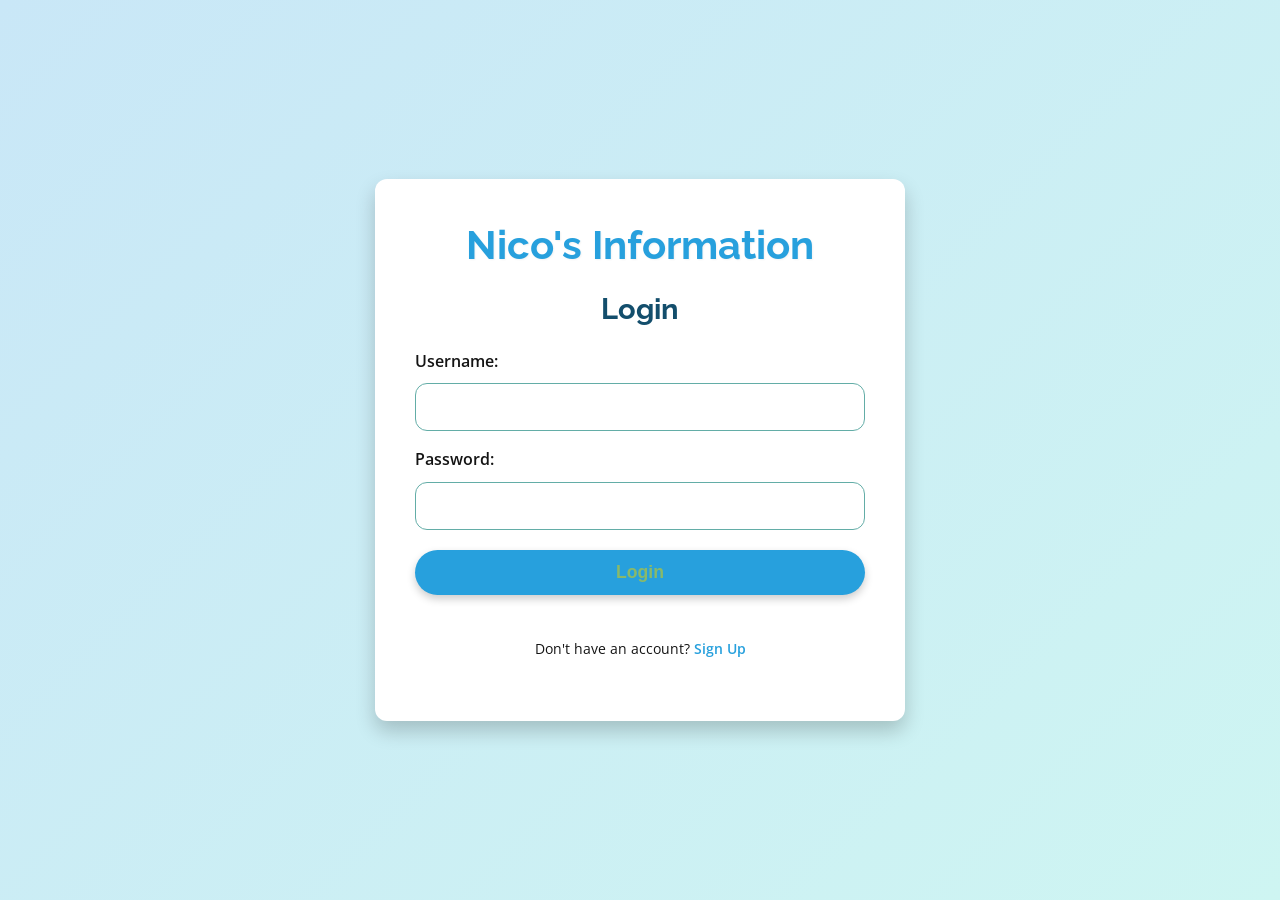
==== commit 13307997: "Add files via upload" ====
--- a/index.html
+++ b/index.html
@@ -7,7 +7,7 @@
     <!-- Google Fonts: Raleway for headings, Open Sans for body -->
     <link rel="preconnect" href="https://fonts.googleapis.com">
     <link rel="preconnect" href="https://fonts.gstatic.com" crossorigin>
-    <link href="https://fonts.googleapis.com/css2?family=Open+Sans:ital,wght@0,300..800;1,300..800&family=Raleway:ital,wght@0,100..900;1,100..900&display=swap" rel="stylesheet">
+    <link href="https://fonts.googleapis.com/css2?family=Open+Sans:ital,wght@0,300..800;1,300..800&family=Raleway:ital,wght@0,100..900;1,900&display=swap" rel="stylesheet">
 
     <link rel="stylesheet" href="style.css">
 </head>
@@ -82,7 +82,7 @@
                     <!-- Menu items will be dynamically inserted here by script.js -->
                     <ul id="sidebarNav">
                         <!-- Admin Menu OR User Menu goes here -->
-                        <!-- Logout link will also be added here -->
+                        <!-- Account Management and Logout link will also be added here -->
                     </ul>
                 </nav>
                 <div class="music-controls">
@@ -106,11 +106,63 @@
                      <p>Logged in as: <strong id="loggedInUsername">Guest</strong></p>
                 </header>
 
+                 <!-- Account Management Section (Visible to all logged-in users) -->
+                <section id="account-management-section" class="info-section hidden-section">
+                     <h2>Account Management</h2>
+                     <p>Manage your profile settings here.</p>
+
+                     <div class="account-profile">
+                         <img id="profilePicturePreview" src="placeholder-profile.png" alt="Profile Picture">
+                         <div class="profile-info">
+                             <p>Username: <strong id="currentUsernameDisplay"></strong></p>
+                             <p>Email: <span id="currentEmailDisplay"></span></p>
+                         </div>
+                     </div>
+
+                     <form id="accountUpdateForm">
+                         <h3>Update Profile</h3>
+
+                         <div class="form-group">
+                             <label for="updateProfilePicture">Profile Picture:</label>
+                             <input type="file" id="updateProfilePicture" accept="image/*">
+                             <small>Max file size 500KB.</small>
+                         </div>
+
+                         <div class="form-group">
+                             <label for="updateUsername">Change Username:</label>
+                             <input type="text" id="updateUsername">
+                              <small id="usernameCooldownMessage"></small>
+                         </div>
+
+                         <div class="form-group">
+                             <label for="currentPasswordForUpdate">Current Password:</label>
+                             <input type="password" id="currentPasswordForUpdate" autocomplete="current-password" required>
+                             <small>Required to change username or password.</small>
+                         </div>
+
+                          <div class="form-group">
+                             <label for="newPassword">New Password:</label>
+                             <input type="password" id="newPassword" autocomplete="new-password">
+                         </div>
+
+                         <div class="form-group">
+                             <label for="confirmNewPassword">Confirm New Password:</label>
+                             <input type="password" id="confirmNewPassword" autocomplete="new-password">
+                         </div>
+
+                         <button type="submit" class="auth-button">Save Changes</button>
+                         <div id="accountUpdateError" class="error-message"></div>
+                         <div id="accountUpdateSuccess" class="success-message"></div> <!-- Added success message div -->
+                     </form>
+
+                 </section>
+
+
                  <!-- Server Posting Section (Visible to Users) -->
                 <section id="server-posts-section" class="info-section hidden-section"> <!-- Initially hidden -->
                     <h2>Server Posts</h2>
                     <p>Share information about your game server here!</p>
-                    <!-- Button to create a post (only visible to non-admin) -->
+                    <!-- Button to create a post (only visible to non-admin, controlled by JS) -->
                     <button id="createPostButton" class="action-button user-only">Create New Server Post</button>
 
                     <!-- Post Creation Form (Modal) -->
@@ -123,6 +175,7 @@
                                     <label for="serverIcon">Server Icon:</label>
                                     <input type="file" id="serverIcon" accept="image/*">
                                     <div id="iconPreview" class="image-preview"></div>
+                                     <small>Max file size 500KB.</small>
                                 </div>
                                 <div class="form-group">
                                     <label for="serverName">Server Name:</label>
@@ -140,6 +193,7 @@
                                     <label for="serverScreenshots">Screenshots (optional):</label>
                                     <input type="file" id="serverScreenshots" accept="image/*" multiple>
                                     <div id="screenshotsPreview" class="image-preview screenshots-preview"></div>
+                                     <small>Up to 3 screenshots, 1MB each.</small>
                                 </div>
                                 <div class="form-group">
                                     <label for="serverTags">Tags (comma-separated, optional):</label>
@@ -179,7 +233,7 @@
 
 
                 <!-- Existing Sections (initially shown with home-section) -->
-                <section id="rules" class="info-section">
+                <section id="rules" class="info-section hidden-section">
                     <h2>Rules</h2>
                     <p>Please adhere to the following guidelines while using this platform:</p>
                     <ul>
@@ -189,7 +243,7 @@
                     </ul>
                 </section>
 
-                <section id="credit" class="info-section">
+                <section id="credit" class="info-section hidden-section">
                     <h2>Credit</h2>
                     <p>This website was designed and developed by Nico, using the following resources:</p>
                     <ul>
@@ -200,7 +254,7 @@
                     <p>Special thanks to the open-source community!</p>
                 </section>
 
-                <section id="settings" class="info-section">
+                <section id="settings" class="info-section hidden-section">
                     <h2>Settings</h2>
                     <p>Currently, there are no user-specific settings available.</p>
                     <p>Future updates may include options for:</p>
@@ -210,12 +264,12 @@
                     </ul>
                 </section>
 
-                 <section id="about" class="info-section">
+                 <section id="about" class="info-section hidden-section">
                     <h2>About Nico</h2>
                     <p>This is placeholder text. Replace it with actual information!</p>
                 </section>
 
-                 <section id="projects" class="info-section">
+                 <section id="projects" class="info-section hidden-section">
                     <h2>Projects</h2>
                     <p>More placeholder text. List your projects here!</p>
                 </section>
--- a/style.css
+++ b/style.css
@@ -60,7 +60,7 @@
     --theme-secondary-accent: rgb(var(--color-secondary-500)); /* Secondary color for accents (subtitles, links) */
     --theme-tertiary-accent: rgb(var(--color-tertiary-500)); /* Tertiary for tags/accents */
     --theme-error-color: rgb(var(--color-error-500)); /* Error text color */
-    --theme-success-color: rgb(var(--color-success-500)); /* Success color for moderation status */
+    --theme-success-color: rgb(var(--color-success-500)); /* Success color for moderation status & success messages */
     --theme-warning-color: rgb(var(--color-warning-500)); /* Warning color for moderation status */
     --theme-info-color: rgb(var(--color-primary-500)); /* Info color for logs/details */
     --theme-font-color-dark: rgb(var(--color-primary-900)); /* Dark text color */
@@ -300,6 +300,15 @@
     text-align: left;
 }
 
+.success-message { /* Added success message styling */
+    color: var(--theme-success-color);
+    font-size: 0.9em;
+    margin-top: 10px;
+    min-height: 1.2em;
+    text-align: left;
+    font-weight: bold;
+}
+
 .toggle-text {
     margin-top: 20px;
     font-size: 0.9em;
@@ -329,14 +338,6 @@
     display: block; /* Use block for main content sections */
     /* If your section layout uses flex/grid, you might need display: flex or display: grid */
 }
-
-/* Hide elements based on user role (controlled by JS adding classes to body or container) */
-/* This is an alternative to JS direct styling, but requires adding classes to body/container */
-/* .container.user-role-admin .user-only, */
-/* .container.user-role-user .admin-only { */
-/*     display: none !important; */
-/* } */
-/* Using `display: none` on the elements directly via JS is simpler for this demo */
 
 
 /* === Main Layout Container === */
@@ -466,6 +467,9 @@
     box-shadow: 0 6px 12px rgba(0,0,0,0.15); /* More prominent shadow */
     line-height: 1.8; /* Slightly increased line height for paragraphs */
     min-height: calc(100vh - 60px); /* Ensure content takes minimum height minus top/bottom margin */
+    /* FIX: Add overflow-y to contain scrolling within the content area */
+    overflow-y: auto; /* Add vertical scroll if content overflows */
+    overflow-x: hidden; /* Hide horizontal overflow */
 }
 
 .content-header {
@@ -537,6 +541,50 @@
     left: calc(20px + 280px); /* Button position = Sidebar width + original left position */
 }
 
+/* === Account Management Specific Styles === */
+.account-profile {
+    display: flex;
+    align-items: center;
+    gap: 20px;
+    margin-bottom: 30px;
+    padding: 20px;
+    background-color: rgba(var(--color-surface-300), 0.3);
+    border-radius: var(--theme-rounded-container);
+    border: 1px solid rgba(var(--color-surface-400), 0.5);
+}
+.account-profile img {
+    width: 80px;
+    height: 80px;
+    border-radius: 50%; /* Circular profile picture */
+    object-fit: cover;
+    border: 3px solid var(--theme-primary-accent);
+    flex-shrink: 0;
+}
+.account-profile .profile-info {
+    flex-grow: 1;
+}
+.account-profile .profile-info p {
+    margin: 5px 0;
+    font-size: 1.1em;
+}
+.account-profile .profile-info strong,
+.account-profile .profile-info span {
+    color: var(--theme-font-color-dark);
+    font-weight: normal; /* Reset bold for span */
+}
+.account-profile .profile-info strong {
+    font-weight: bold;
+}
+
+
+/* Style for the account update form */
+#accountUpdateForm h3 {
+    margin-bottom: 20px;
+    padding-bottom: 10px;
+    border-bottom: 1px dashed rgba(var(--color-surface-400), 0.5);
+}
+
+
 /* === Server Posts Specific Styles === */
 
 .action-button {
@@ -622,7 +670,7 @@
     text-decoration: none;
 }
 
-/* Image Preview Styles */
+/* Image Preview Styles (used in modal and account management) */
 .image-preview {
     margin-top: 10px;
     display: flex;
@@ -785,6 +833,16 @@
 }
 .post-author {
     flex-grow: 1; /* Author takes remaining space */
+    display: flex; /* Use flex for author name and profile pic */
+    align-items: center;
+    gap: 8px; /* Space between pic and name */
+}
+.post-author img { /* Style for profile pic in post footer */
+    width: 24px;
+    height: 24px;
+    border-radius: 50%; /* Circular */
+    object-fit: cover;
+    border: 1px solid rgba(var(--theme-primary-accent), 0.5);
 }
 
 
@@ -826,10 +884,14 @@
 .user-log-entry strong {
     color: var(--theme-font-color-dark); /* Darker color for labels */
     margin-right: 5px;
+    display: inline-block; /* Prevent label and span from wrapping weirdly */
+    min-width: 80px; /* Give labels a minimum width for alignment */
 }
 
 .user-log-entry span {
      word-break: break-all; /* Prevent overflow for long emails/phone numbers */
+     display: inline-block; /* Align with label */
+     vertical-align: top; /* Align top if content wraps */
 }
 
 #noLogsMessage {
@@ -850,6 +912,9 @@
         margin: 20px auto;
          max-width: 95%;
          min-height: calc(100vh - 40px); /* Adjust min height */
+          /* Ensure overflow-y is still applied in media query if overwritten */
+          overflow-y: auto;
+          overflow-x: hidden;
     }
 
      .sidebar-toggle {
@@ -957,10 +1022,17 @@
          gap: 10px;
          padding-top: 10px;
      }
+      .post-author img { /* Profile pic in post footer */
+         width: 20px;
+         height: 20px;
+      }
 
       /* User Log styles on small screens */
       .user-log-entry {
           padding: 10px;
           font-size: 0.85em;
       }
+       .user-log-entry strong {
+           min-width: 60px; /* Adjust label width */
+       }
 }
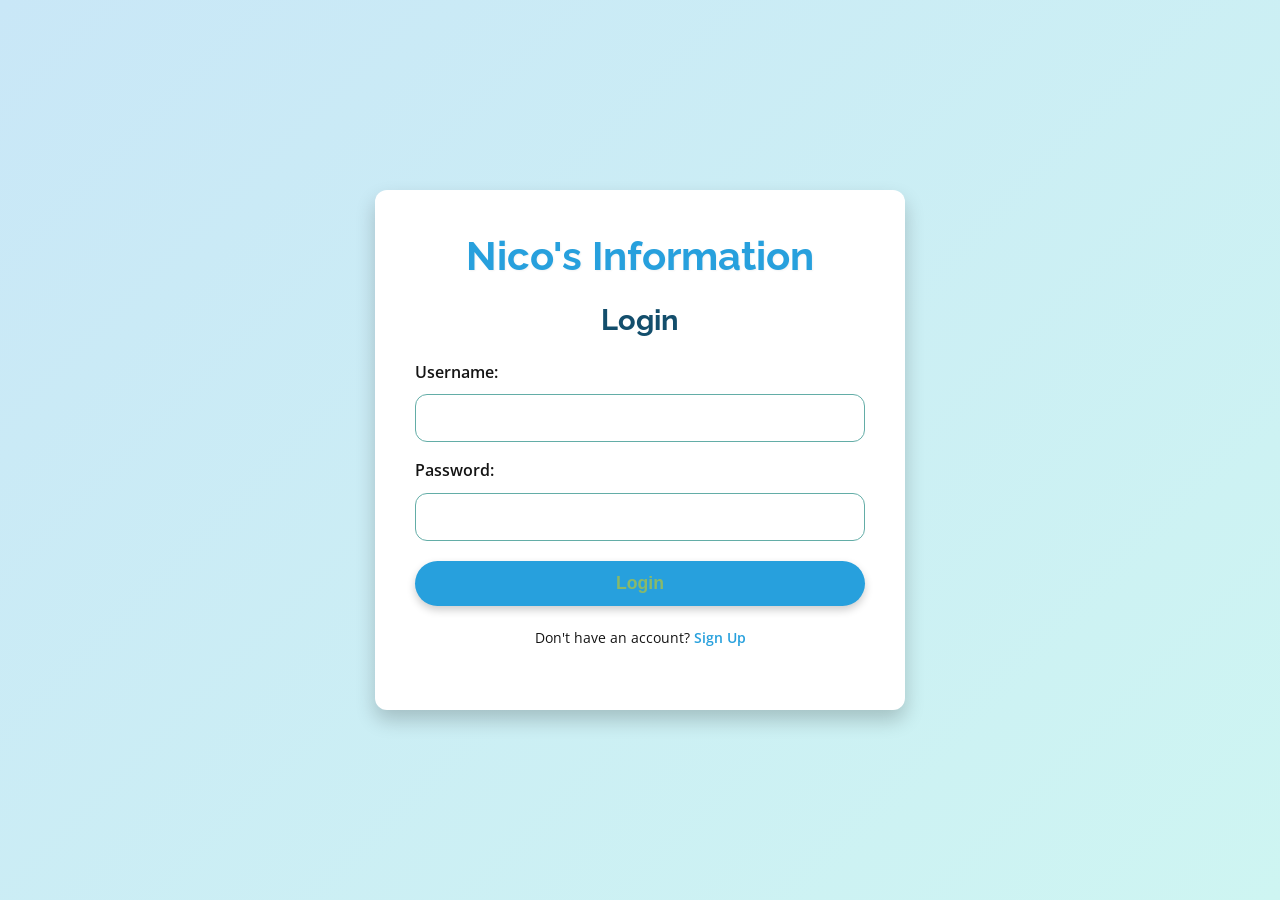
==== commit a91f0d9a: "Add files via upload" ====
--- a/index.html
+++ b/index.html
@@ -23,11 +23,11 @@
                 <h2>Login</h2>
                 <div class="form-group">
                     <label for="loginUsername">Username:</label>
-                    <input type="text" id="loginUsername" required>
+                    <input type="text" id="loginUsername" required autocomplete="username">
                 </div>
                 <div class="form-group">
                     <label for="loginPassword">Password:</label>
-                    <input type="password" id="loginPassword" required>
+                    <input type="password" id="loginPassword" required autocomplete="current-password">
                 </div>
                 <button type="submit" class="auth-button">Login</button>
                 <div id="loginError" class="error-message"></div>
@@ -39,23 +39,23 @@
                  <h2>Sign Up</h2>
                  <div class="form-group">
                     <label for="signupUsername">Username:</label>
-                    <input type="text" id="signupUsername" required>
+                    <input type="text" id="signupUsername" required autocomplete="username">
                 </div>
                 <div class="form-group">
                     <label for="signupEmail">Email:</label> <!-- Added Email Field -->
-                    <input type="email" id="signupEmail" required>
+                    <input type="email" id="signupEmail" required autocomplete="email">
                 </div>
                  <div class="form-group">
                     <label for="signupPhone">Phone Number (optional):</label>
-                    <input type="tel" id="signupPhone" pattern="[0-9]{10,15}" title="Enter a valid phone number (10-15 digits)">
+                    <input type="tel" id="signupPhone" pattern="[0-9]{10,15}" title="Enter a valid phone number (10-15 digits)" autocomplete="tel">
                 </div>
                 <div class="form-group">
                     <label for="signupPassword">Password:</label>
-                    <input type="password" id="signupPassword" required>
+                    <input type="password" id="signupPassword" required autocomplete="new-password">
                 </div>
                  <div class="form-group">
                     <label for="confirmPassword">Confirm Password:</label>
-                    <input type="password" id="confirmPassword" required>
+                    <input type="password" id="confirmPassword" required autocomplete="new-password">
                 </div>
                  <div class="form-group math-problem-group">
                      <label for="mathAnswer">Solve:</label>
@@ -89,9 +89,10 @@
                     <p>Background Music</p>
                     <button id="musicToggle">Play</button>
                     <audio id="backgroundMusic" loop>
-                        <!-- Replace 'path/to/your/music.mp3' -->
+                        <!-- Replace 'path/to/your/music.mp3' with the actual path -->
+                        <!-- You can provide multiple sources for broader browser compatibility -->
                         <source src="path/to/your/music.mp3" type="audio/mpeg">
-                         <source src="path/to/your/music.ogg" type="audio/ogg"> <!-- Example fallback -->
+                         <source src="path/to/your/music.ogg" type="audio/ogg">
                         Your browser does not support the audio element.
                     </audio>
                 </div>
@@ -99,7 +100,7 @@
 
             <!-- Main Content Area -->
             <main class="content">
-                <header id="home-section" class="content-header active-section"> <!-- Added ID and class for showing/hiding -->
+                <header id="home-section" class="content-header active-section"> <!-- Default active section on load -->
                      <h1>Welcome to Nico's Information</h1>
                      <p>Everything you need to know, right here.</p>
                      <!-- Add a message showing logged-in user -->
@@ -112,7 +113,7 @@
                      <p>Manage your profile settings here.</p>
 
                      <div class="account-profile">
-                         <img id="profilePicturePreview" src="placeholder-profile.png" alt="Profile Picture">
+                         <img id="profilePicturePreview" src="placeholder-profile.png" alt="Profile Picture Placeholder"> <!-- Added alt text -->
                          <div class="profile-info">
                              <p>Username: <strong id="currentUsernameDisplay"></strong></p>
                              <p>Email: <span id="currentEmailDisplay"></span></p>
@@ -131,12 +132,12 @@
                          <div class="form-group">
                              <label for="updateUsername">Change Username:</label>
                              <input type="text" id="updateUsername">
-                              <small id="usernameCooldownMessage"></small>
+                              <small id="usernameCooldownMessage" class="info-message"></small> <!-- Use info-message class for styling -->
                          </div>
 
                          <div class="form-group">
                              <label for="currentPasswordForUpdate">Current Password:</label>
-                             <input type="password" id="currentPasswordForUpdate" autocomplete="current-password" required>
+                             <input type="password" id="currentPasswordForUpdate" autocomplete="current-password">
                              <small>Required to change username or password.</small>
                          </div>
 
@@ -232,7 +233,8 @@
                  </section>
 
 
-                <!-- Existing Sections (initially shown with home-section) -->
+                <!-- Existing Sections (initially hidden, shown by script.js) -->
+                <!-- Added hidden-section class to all sections that are not the default home-section -->
                 <section id="rules" class="info-section hidden-section">
                     <h2>Rules</h2>
                     <p>Please adhere to the following guidelines while using this platform:</p>
@@ -280,9 +282,9 @@
 
 
     <!-- Link to the JavaScript files -->
-    <!-- Load logininfo.js first -->
+    <!-- Load logininfo.js first to handle auth state and user data -->
     <script src="js/logininfo.js"></script>
-    <!-- serverposts.js listens for authComplete and 'showServerPosts' -->
+    <!-- serverposts.js listens for authComplete and 'showServerPosts', and needs user data -->
     <script src="js/serverposts.js"></script>
     <!-- script.js handles menu and section display, listens for authComplete -->
     <script src="js/script.js"></script>
--- a/style.css
+++ b/style.css
@@ -61,7 +61,7 @@
     --theme-tertiary-accent: rgb(var(--color-tertiary-500)); /* Tertiary for tags/accents */
     --theme-error-color: rgb(var(--color-error-500)); /* Error text color */
     --theme-success-color: rgb(var(--color-success-500)); /* Success color for moderation status & success messages */
-    --theme-warning-color: rgb(var(--color-warning-500)); /* Warning color for moderation status */
+    --theme-warning-color: rgb(var(--color-warning-500)); /* Warning color for moderation status and warnings */
     --theme-info-color: rgb(var(--color-primary-500)); /* Info color for logs/details */
     --theme-font-color-dark: rgb(var(--color-primary-900)); /* Dark text color */
 }
@@ -118,6 +118,15 @@
     color: var(--theme-font-color-dark);
 }
 
+h4 { /* Added h4 style for subheadings like "Screenshots:", "Tags:", "Links:" */
+    font-family: var(--theme-font-family-base); /* Use base font */
+    font-size: 1.1em;
+    color: rgba(var(--theme-font-color-dark), 0.9);
+    margin-bottom: 0.5em;
+    font-weight: 600; /* Semi-bold */
+}
+
+
 p {
     margin-bottom: 1em; /* Space out paragraphs */
 }
@@ -145,6 +154,7 @@
     display: block; /* Make small text appear on its own line below the label */
     margin-top: 5px;
     color: rgba(var(--theme-font-color-base), 0.7);
+    font-size: 0.85em; /* Smaller font for small text */
 }
 
 
@@ -224,6 +234,32 @@
     box-shadow: none; /* Remove shadow */
     cursor: pointer;
 }
+
+.form-group input[type="file"]::-webkit-file-upload-button {
+    background: var(--theme-secondary-accent);
+    color: rgb(var(--on-secondary));
+    padding: 8px 15px;
+    border: none;
+    border-radius: var(--theme-rounded-base);
+    cursor: pointer;
+    transition: background-color 0.2s ease;
+}
+
+.form-group input[type="file"]::file-selector-button { /* Standard syntax */
+     background: var(--theme-secondary-accent);
+    color: rgb(var(--on-secondary));
+    padding: 8px 15px;
+    border: none;
+    border-radius: var(--theme-rounded-base);
+    cursor: pointer;
+    transition: background-color 0.2s ease;
+}
+
+.form-group input[type="file"]::-webkit-file-upload-button:hover,
+.form-group input[type="file"]::file-selector-button:hover {
+    background-color: rgb(var(--color-secondary-600));
+}
+
 
 .form-group input:focus,
 .form-group textarea:focus {
@@ -298,6 +334,7 @@
     margin-top: 5px; /* Reduce margin */
     min-height: 1.2em; /* Reserve space to prevent layout shifts */
     text-align: left;
+    display: none; /* Hidden by default, shown by JS */
 }
 
 .success-message { /* Added success message styling */
@@ -307,7 +344,18 @@
     min-height: 1.2em;
     text-align: left;
     font-weight: bold;
-}
+    display: none; /* Hidden by default, shown by JS */
+}
+
+.info-message { /* Added styling for info messages like cooldown */
+     color: rgba(var(--theme-font-color-base), 0.7); /* Lighter text */
+     font-size: 0.85em;
+     margin-top: 5px;
+     min-height: 1.2em;
+     text-align: left;
+     display: none; /* Hidden by default, shown by JS */
+}
+
 
 .toggle-text {
     margin-top: 20px;
@@ -576,7 +624,6 @@
     font-weight: bold;
 }
 
-
 /* Style for the account update form */
 #accountUpdateForm h3 {
     margin-bottom: 20px;
@@ -625,8 +672,8 @@
     overflow: auto; /* Enable scroll if needed */
     background-color: rgba(0,0,0,0.6); /* Black with opacity */
     backdrop-filter: blur(5px); /* Optional blur effect */
-    justify-content: center; /* Center content */
-    align-items: center; /* Center content */
+    justify-content: center;
+    align-items: center;
 }
 
 .modal-content {
@@ -637,7 +684,7 @@
     box-shadow: 0 10px 20px rgba(0,0,0,0.3);
     max-width: 600px; /* Max width for the form */
     width: 95%; /* Responsive width */
-    position: relative; /* Needed for the close button */
+    position: relative;
     animation: slideIn 0.3s ease-out; /* Simple animation */
 }
 
@@ -968,6 +1015,24 @@
          width: auto;
      }
 
+     /* Adjust account management for small screens */
+     .account-profile {
+         flex-direction: column;
+         text-align: center;
+         gap: 15px;
+         padding: 15px;
+     }
+     .account-profile img {
+         width: 60px;
+         height: 60px;
+     }
+     .account-profile .profile-info {
+         text-align: center;
+     }
+      .account-profile .profile-info p {
+          font-size: 1em;
+      }
+
      /* Adjust server post styles for small screens */
      .modal-content {
          padding: 20px;
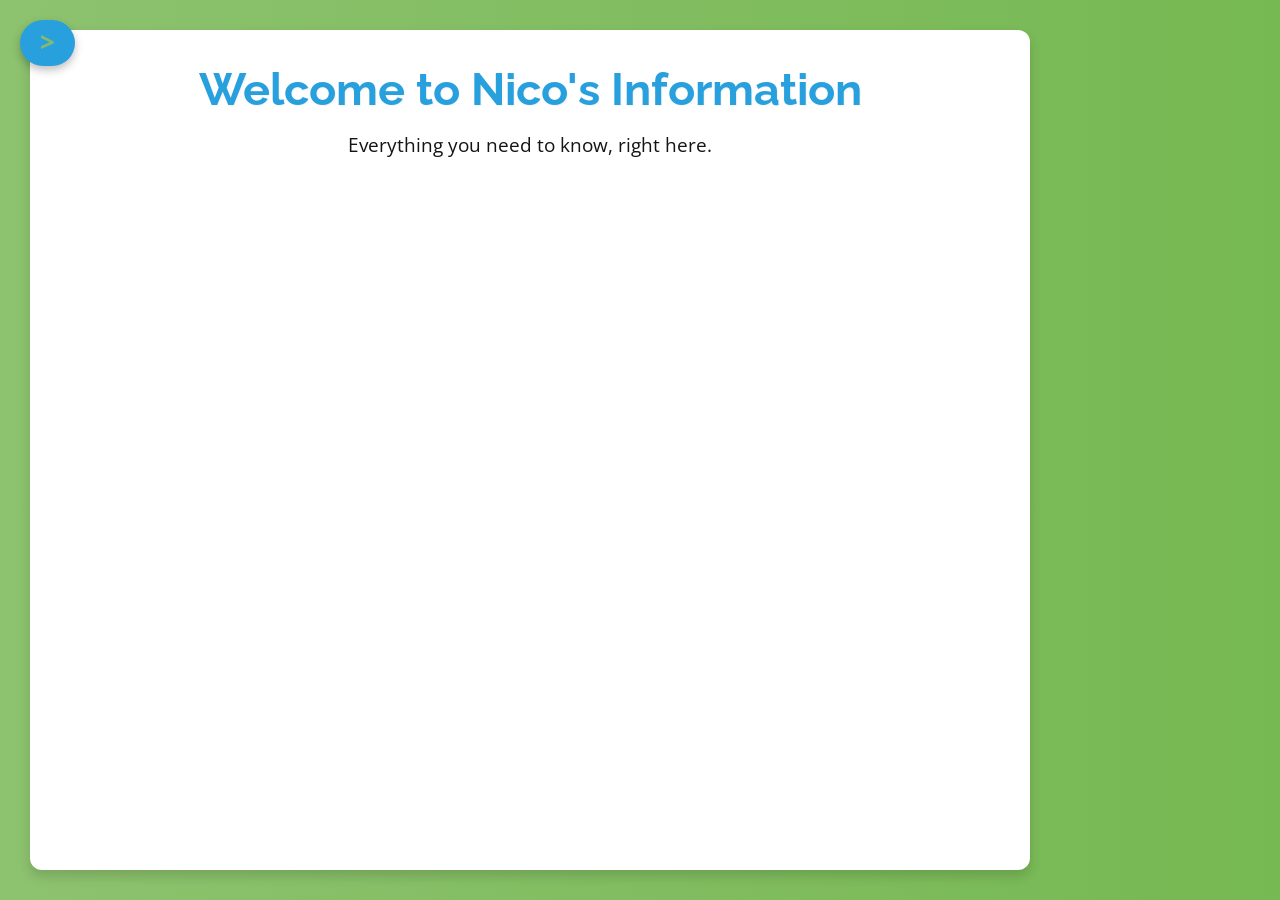
==== commit 786cc719: "Add files via upload" ====
--- a/index.html
+++ b/index.html
@@ -8,211 +8,115 @@
     <link rel="preconnect" href="https://fonts.googleapis.com">
     <link rel="preconnect" href="https://fonts.gstatic.com" crossorigin>
     <link href="https://fonts.googleapis.com/css2?family=Open+Sans:ital,wght@0,300..800;1,300..800&family=Raleway:ital,wght@0,100..900;1,900&display=swap" rel="stylesheet">
+     <!-- Font Awesome for icons (if used in merged CSS, like eye icons - though removed from HTML now) -->
+     <link rel="stylesheet" href="https://cdnjs.cloudflare.com/ajax/libs/font-awesome/4.7.0/css/font-awesome.min.css">
+     <link rel="stylesheet" href="https://use.fontawesome.com/releases/v5.15.1/css/all.css" integrity="sha384-vp86vTRFVJgpjF9jiIGPEEqYqlDwgyBgEF109VFjmqGmIY/Y4HV4d3Gp2irVfcrp" crossorigin="anonymous">
+
 
     <link rel="stylesheet" href="style.css">
 </head>
-<body>
+<body class="body"> <!-- Added 'body' class for provided CSS background -->
 
-    <!-- Login/Signup Area (Initially Visible if not logged in) -->
-    <div id="authArea" class="auth-area">
-        <div class="auth-box">
-            <h1 class="auth-title">Nico's Information</h1>
+    <!-- Main Website Content (Always Visible) -->
+    <!-- The .container now wraps the main layout -->
+    <div class="container">
+        <!-- Sidebar Toggle Button -->
+        <button id="sidebarToggle" class="sidebar-toggle" aria-label="Toggle Sidebar"> > </button>
 
-            <!-- Login Form -->
-            <form id="loginForm" class="auth-form">
-                <h2>Login</h2>
-                <div class="form-group">
-                    <label for="loginUsername">Username:</label>
-                    <input type="text" id="loginUsername" required autocomplete="username">
-                </div>
-                <div class="form-group">
-                    <label for="loginPassword">Password:</label>
-                    <input type="password" id="loginPassword" required autocomplete="current-password">
-                </div>
-                <button type="submit" class="auth-button">Login</button>
-                <div id="loginError" class="error-message"></div>
-                <p class="toggle-text">Don't have an account? <a href="#" id="showSignup">Sign Up</a></p>
-            </form>
+        <!-- Sidebar -->
+        <aside class="sidebar">
+            <nav>
+                <!-- Static Menu items -->
+                <!-- Added data-target attributes for script.js -->
+                <ul id="sidebarNav">
+                    <li><a href="#home-section" data-target="home-section">Home</a></li>
+                    <li><a href="#rules" data-target="rules">Rules</a></li>
+                    <li><a href="#credit" data-target="credit">Credit</a></li>
+                    <li><a href="#settings" data-target="settings">Settings</a></li>
+                    <li><a href="#server-posts-section" data-target="server-posts-section">Server Posts</a></li>
+                    <!-- Removed Account Management and Admin Menu links -->
+                    <!-- Removed Logout link -->
+                </ul>
+            </nav>
+            <div class="music-controls">
+                <p>Background Music</p>
+                <button id="musicToggle">Play</button>
+                <audio id="backgroundMusic" loop>
+                    <!-- Replace 'path/to/your/music.mp3' with the actual path -->
+                    <!-- You can provide multiple sources for broader browser compatibility -->
+                    <source src="path/to/your/music.mp3" type="audio/mpeg">
+                     <source src="path/to/your/music.ogg" type="audio/ogg">
+                    Your browser does not support the audio element.
+                </audio>
+            </div>
+        </aside>
 
-            <!-- Signup Form (Initially Hidden) -->
-            <form id="signupForm" class="auth-form" style="display: none;">
-                 <h2>Sign Up</h2>
-                 <div class="form-group">
-                    <label for="signupUsername">Username:</label>
-                    <input type="text" id="signupUsername" required autocomplete="username">
-                </div>
-                <div class="form-group">
-                    <label for="signupEmail">Email:</label> <!-- Added Email Field -->
-                    <input type="email" id="signupEmail" required autocomplete="email">
-                </div>
-                 <div class="form-group">
-                    <label for="signupPhone">Phone Number (optional):</label>
-                    <input type="tel" id="signupPhone" pattern="[0-9]{10,15}" title="Enter a valid phone number (10-15 digits)" autocomplete="tel">
-                </div>
-                <div class="form-group">
-                    <label for="signupPassword">Password:</label>
-                    <input type="password" id="signupPassword" required autocomplete="new-password">
-                </div>
-                 <div class="form-group">
-                    <label for="confirmPassword">Confirm Password:</label>
-                    <input type="password" id="confirmPassword" required autocomplete="new-password">
-                </div>
-                 <div class="form-group math-problem-group">
-                     <label for="mathAnswer">Solve:</label>
-                     <span id="mathProblem"></span> = ?
-                     <input type="number" id="mathAnswer" required autocomplete="off">
-                     <div id="mathError" class="error-message"></div>
-                 </div>
-                <button type="submit" class="auth-button">Sign Up</button>
-                <div id="signupError" class="error-message"></div>
-                 <p class="toggle-text">Already have an account? <a href="#" id="showLogin">Login</a></p>
-            </form>
-        </div>
-    </div>
+        <!-- Main Content Area -->
+        <main class="content">
+            <!-- Made home section active by default, others hidden by CSS/JS -->
+            <header id="home-section" class="content-header active-section">
+                 <h1>Welcome to Nico's Information</h1>
+                 <p>Everything you need to know, right here.</p>
+                 <!-- Removed logged-in username display -->
+            </header>
 
-    <!-- Main Website Content (Initially Hidden) -->
-    <div id="mainContent" class="main-content-wrapper">
-        <div class="container">
-            <!-- Sidebar Toggle Button -->
-            <button id="sidebarToggle" class="sidebar-toggle" aria-label="Toggle Sidebar"> > </button>
-
-            <!-- Sidebar -->
-            <aside class="sidebar">
-                <nav>
-                    <!-- Menu items will be dynamically inserted here by script.js -->
-                    <ul id="sidebarNav">
-                        <!-- Admin Menu OR User Menu goes here -->
-                        <!-- Account Management and Logout link will also be added here -->
-                    </ul>
-                </nav>
-                <div class="music-controls">
-                    <p>Background Music</p>
-                    <button id="musicToggle">Play</button>
-                    <audio id="backgroundMusic" loop>
-                        <!-- Replace 'path/to/your/music.mp3' with the actual path -->
-                        <!-- You can provide multiple sources for broader browser compatibility -->
-                        <source src="path/to/your/music.mp3" type="audio/mpeg">
-                         <source src="path/to/your/music.ogg" type="audio/ogg">
-                        Your browser does not support the audio element.
-                    </audio>
-                </div>
-            </aside>
-
-            <!-- Main Content Area -->
-            <main class="content">
-                <header id="home-section" class="content-header active-section"> <!-- Default active section on load -->
-                     <h1>Welcome to Nico's Information</h1>
-                     <p>Everything you need to know, right here.</p>
-                     <!-- Add a message showing logged-in user -->
-                     <p>Logged in as: <strong id="loggedInUsername">Guest</strong></p>
-                </header>
-
-                 <!-- Account Management Section (Visible to all logged-in users) -->
-                <section id="account-management-section" class="info-section hidden-section">
-                     <h2>Account Management</h2>
-                     <p>Manage your profile settings here.</p>
-
-                     <div class="account-profile">
-                         <img id="profilePicturePreview" src="placeholder-profile.png" alt="Profile Picture Placeholder"> <!-- Added alt text -->
-                         <div class="profile-info">
-                             <p>Username: <strong id="currentUsernameDisplay"></strong></p>
-                             <p>Email: <span id="currentEmailDisplay"></span></p>
-                         </div>
-                     </div>
-
-                     <form id="accountUpdateForm">
-                         <h3>Update Profile</h3>
-
-                         <div class="form-group">
-                             <label for="updateProfilePicture">Profile Picture:</label>
-                             <input type="file" id="updateProfilePicture" accept="image/*">
-                             <small>Max file size 500KB.</small>
-                         </div>
-
-                         <div class="form-group">
-                             <label for="updateUsername">Change Username:</label>
-                             <input type="text" id="updateUsername">
-                              <small id="usernameCooldownMessage" class="info-message"></small> <!-- Use info-message class for styling -->
-                         </div>
-
-                         <div class="form-group">
-                             <label for="currentPasswordForUpdate">Current Password:</label>
-                             <input type="password" id="currentPasswordForUpdate" autocomplete="current-password">
-                             <small>Required to change username or password.</small>
-                         </div>
-
-                          <div class="form-group">
-                             <label for="newPassword">New Password:</label>
-                             <input type="password" id="newPassword" autocomplete="new-password">
-                         </div>
-
-                         <div class="form-group">
-                             <label for="confirmNewPassword">Confirm New Password:</label>
-                             <input type="password" id="confirmNewPassword" autocomplete="new-password">
-                         </div>
-
-                         <button type="submit" class="auth-button">Save Changes</button>
-                         <div id="accountUpdateError" class="error-message"></div>
-                         <div id="accountUpdateSuccess" class="success-message"></div> <!-- Added success message div -->
-                     </form>
-
-                 </section>
+            <!-- Removed Account Management Section -->
+            <!-- Removed User Logs Section -->
 
 
-                 <!-- Server Posting Section (Visible to Users) -->
-                <section id="server-posts-section" class="info-section hidden-section"> <!-- Initially hidden -->
-                    <h2>Server Posts</h2>
-                    <p>Share information about your game server here!</p>
-                    <!-- Button to create a post (only visible to non-admin, controlled by JS) -->
-                    <button id="createPostButton" class="action-button user-only">Create New Server Post</button>
+             <!-- Server Posting Section -->
+            <section id="server-posts-section" class="info-section hidden-section"> <!-- Initially hidden -->
+                <h2>Server Posts</h2>
+                <p>Share information about game servers here!</p>
+                <!-- Button to create a post (visible to everyone now) -->
+                <button id="createPostButton" class="action-button">Create New Server Post</button>
 
-                    <!-- Post Creation Form (Modal) -->
-                    <div id="postFormModal" class="modal">
-                        <div class="modal-content">
-                            <span class="close-button" id="closePostForm">&times;</span>
-                            <h3>Create Server Post</h3>
-                            <form id="serverPostForm">
-                                <div class="form-group">
-                                    <label for="serverIcon">Server Icon:</label>
-                                    <input type="file" id="serverIcon" accept="image/*">
-                                    <div id="iconPreview" class="image-preview"></div>
-                                     <small>Max file size 500KB.</small>
-                                </div>
-                                <div class="form-group">
-                                    <label for="serverName">Server Name:</label>
-                                    <input type="text" id="serverName" required>
-                                </div>
-                                <div class="form-group">
-                                    <label for="serverIP">Server IP/Address:</label>
-                                    <input type="text" id="serverIP" required>
-                                </div>
-                                <div class="form-group">
-                                    <label for="serverDescription">Description:</label>
-                                    <textarea id="serverDescription" rows="4" required></textarea>
-                                </div>
-                                <div class="form-group">
-                                    <label for="serverScreenshots">Screenshots (optional):</label>
-                                    <input type="file" id="serverScreenshots" accept="image/*" multiple>
-                                    <div id="screenshotsPreview" class="image-preview screenshots-preview"></div>
-                                     <small>Up to 3 screenshots, 1MB each.</small>
-                                </div>
-                                <div class="form-group">
-                                    <label for="serverTags">Tags (comma-separated, optional):</label>
-                                    <input type="text" id="serverTags" placeholder="e.g., Survival, Creative, PvP">
-                                </div>
-                                <div class="form-group">
-                                    <label for="serverLinks">Links (comma-separated URLs, optional):</label>
-                                     <small>e.g., Bug Report URL, Mods List URL, Donation URL, Discord Invite URL</small>
-                                    <textarea id="serverLinks" rows="2" placeholder="e.g., https://discord.gg/abc, https://mods.example.com/"></textarea>
-                                </div>
-                                <div class="form-group">
-                                    <label for="serverVersion">Version:</label>
-                                    <input type="text" id="serverVersion" required placeholder="e.g., 1.20.1">
-                                </div>
+                <!-- Post Creation Form (Modal) -->
+                <div id="postFormModal" class="modal">
+                    <div class="modal-content">
+                        <span class="close-button" id="closePostForm">&times;</span>
+                        <h3>Create Server Post</h3>
+                        <form id="serverPostForm">
+                            <div class="form-group">
+                                <label for="serverIcon">Server Icon:</label>
+                                <input type="file" id="serverIcon" accept="image/*">
+                                <div id="iconPreview" class="image-preview"></div>
+                                 <small>Max file size 500KB.</small>
+                            </div>
+                            <div class="form-group">
+                                <label for="serverName">Server Name:</label>
+                                <input type="text" id="serverName" required>
+                            </div>
+                            <div class="form-group">
+                                <label for="serverIP">Server IP/Address:</label>
+                                <input type="text" id="serverIP" required>
+                            </div>
+                            <div class="form-group">
+                                <label for="serverDescription">Description:</label>
+                                <textarea id="serverDescription" rows="4" required></textarea>
+                            </div>
+                            <div class="form-group">
+                                <label for="serverScreenshots">Screenshots (optional):</label>
+                                <input type="file" id="serverScreenshots" accept="image/*" multiple>
+                                <div id="screenshotsPreview" class="image-preview screenshots-preview"></div>
+                                 <small>Up to 3 screenshots, 1MB each.</small>
+                            </div>
+                            <div class="form-group">
+                                <label for="serverTags">Tags (comma-separated, optional):</label>
+                                <input type="text" id="serverTags" placeholder="e.g., Survival, Creative, PvP">
+                            </div>
+                            <div class="form-group">
+                                <label for="serverLinks">Links (comma-separated URLs, optional):</label>
+                                 <small>e.g., Bug Report URL, Mods List URL, Donation URL, Discord Invite URL</small>
+                                <textarea id="serverLinks" rows="2" placeholder="e.g., https://discord.gg/abc, https://mods.example.com/"></textarea>
+                            </div>
+                            <div class="form-group">
+                                <label for="serverVersion">Version:</label>
+                                <input type="text" id="serverVersion" required placeholder="e.g., 1.20.1">
+                            </div>
 
-                                <button type="submit" class="auth-button">Submit Post</button>
-                            </form>
-                        </div>
+                            <button type="submit" class="auth-button">Submit Post</button>
+                        </form>
                     </div>
 
                     <!-- Container to display server posts -->
@@ -222,18 +126,8 @@
                     </div>
                 </section>
 
-                <!-- User Logs Section (Visible to Admin Only) -->
-                 <section id="user-logs-section" class="info-section hidden-section admin-only"> <!-- Initially hidden -->
-                     <h2>User Logs</h2>
-                     <p>Registered users and their information:</p>
-                     <div id="userLogsList" class="user-logs-list">
-                         <!-- User logs will be loaded here by JavaScript -->
-                         <p id="noLogsMessage">No user registration logs found.</p>
-                     </div>
-                 </section>
 
-
-                <!-- Existing Sections (initially hidden, shown by script.js) -->
+                <!-- Existing Sections (hidden by default, shown by script.js) -->
                 <!-- Added hidden-section class to all sections that are not the default home-section -->
                 <section id="rules" class="info-section hidden-section">
                     <h2>Rules</h2>
@@ -282,13 +176,12 @@
 
 
     <!-- Link to the JavaScript files -->
-    <!-- Load logininfo.js first to handle auth state and user data -->
-    <script src="js/logininfo.js"></script>
-    <!-- serverposts.js listens for authComplete and 'showServerPosts', and needs user data -->
+    <!-- Removed logininfo.js -->
+    <!-- script.js handles menu and section display -->
+    <script src="js/script.js"></script>
+    <!-- serverposts.js handles post creation/display -->
     <script src="js/serverposts.js"></script>
-    <!-- script.js handles menu and section display, listens for authComplete -->
-    <script src="js/script.js"></script>
-    <!-- music.js depends on elements in #mainContent -->
+    <!-- music.js handles music -->
     <script src="js/music.js"></script>
 </body>
 </html>
--- a/style.css
+++ b/style.css
@@ -1,10 +1,15 @@
 /* style.css */
+
+/* Import fonts from your provided styles */
+@import url("https://fonts.googleapis.com/css2?family=Poppins:wght@300;400;500&display=swap");
+@import url(https://fonts.googleapis.com/css?family=Roboto:300); /* Added Roboto */
+
 
 /* Define CSS Custom Properties (Variables) from the theme config */
 :root {
     /* =~= Theme Properties =~= */
-    --theme-font-family-base: 'Open Sans', system-ui, -apple-system, BlinkMacSystemFont, 'Segoe UI', Roboto, Oxygen, Ubuntu, Cantarell, 'Open Sans', 'Helvetica Neue', sans-serif; /* Used Open Sans */
-    --theme-font-family-heading: 'Raleway', ui-serif, Georgia, Cambria, 'Times New Roman', Times, serif; /* Used Raleway */
+    --theme-font-family-base: 'Open Sans', 'Roboto', system-ui, -apple-system, BlinkMacSystemFont, 'Segoe UI', Oxygen, Ubuntu, Cantarell, 'Helvetica Neue', sans-serif; /* Added Roboto fallback */
+    --theme-font-family-heading: 'Raleway', ui-serif, Georgia, Cambria, 'Times New Roman', Times, serif;
     --theme-font-color-base: 20 20 20; /* Near black */
     --theme-font-color-dark: rgb(var(--color-primary-900)); /* Dark text color */
     --theme-rounded-base: 9999px; /* pill shape */
@@ -12,7 +17,6 @@
     --theme-border-base: 0px;
 
     /* =~= Theme On-X Colors =~= */
-    /* These determine text color *on top of* the respective primary/secondary/etc color */
     --on-primary: 137 185 106; /* Success 700 as specified */
     --on-secondary: 255 255 255; /* White - good contrast on dark secondary */
     --on-tertiary: 255 255 255;
@@ -22,31 +26,29 @@
     --on-surface: 0 0 0; /* Black - good contrast on light surface */
 
     /* =~= Theme Colors (RGB) - Keep your original colors */
-    /* primary | #27a0dd (A vibrant blue) */
     --color-primary-50: 223 241 250; --color-primary-100: 212 236 248; --color-primary-200: 201 231 247; --color-primary-300: 169 217 241;
     --color-primary-400: 104 189 231; --color-primary-500: 39 160 221; --color-primary-600: 35 144 199; --color-primary-700: 29 120 166;
     --color-primary-800: 23 96 133; --color-primary-900: 19 78 108;
-    /* secondary | #1159a6 (A deeper blue) */
     --color-secondary-50: 219 230 242; --color-secondary-100: 207 222 237; --color-secondary-200: 196 214 233; --color-secondary-300: 160 189 219;
     --color-secondary-400: 88 139 193; --color-secondary-500: 17 89 166; --color-secondary-600: 15 80 149; --color-secondary-700: 13 67 125;
     --color-secondary-800: 10 53 100; --color-secondary-900: 8 44 81;
-    /* tertiary | #9a288b (A vibrant purple/pink) */
+    /* tertiary | #9a288b */
     --color-tertiary-50: 240 223 238; --color-tertiary-100: 235 212 232; --color-tertiary-200: 230 201 226; --color-tertiary-300: 215 169 209;
     --color-tertiary-400: 184 105 174; --color-tertiary-500: 154 40 139; --color-tertiary-600: 139 36 125; --color-tertiary-700: 116 30 104;
     --color-tertiary-800: 92 24 83; --color-tertiary-900: 75 20 68;
-    /* success | #b7f68d (A bright green) */
+    /* success | #b7f68d */
     --color-success-50: 244 254 238; --color-success-100: 241 253 232; --color-success-200: 237 253 227; --color-success-300: 226 251 209;
     --color-success-400: 205 249 175; --color-success-500: 183 246 141; --color-success-600: 165 221 127; --color-success-700: 137 185 106;
     --color-success-800: 110 148 85; --color-success-900: 90 121 69;
-    /* warning | #a8e070 (A yellowish green) */
+    /* warning | #a8e070 */
     --color-warning-50: 242 250 234; --color-warning-100: 238 249 226; --color-warning-200: 233 247 219; --color-warning-300: 220 243 198;
     --color-warning-400: 194 233 155; --color-warning-500: 168 224 112; --color-warning-600: 151 202 101; --color-warning-700: 126 168 84;
     --color-warning-800: 101 134 67; --color-warning-900: 82 110 55;
-    /* error | #eb0000 (A strong red) */
+    /* error | #eb0000 */
     --color-error-50: 252 217 217; --color-error-100: 251 204 204; --color-error-200: 250 191 191; --color-error-300: 247 153 153;
     --color-error-400: 241 77 77; --color-error-500: 235 0 0; --color-error-600: 212 0 0; --color-error-700: 176 0 0;
     --color-error-800: 141 0 0; --color-error-900: 115 0 0;
-    /* surface | #84e6df (A light cyan/teal) */
+    /* surface | #84e6df */
     --color-surface-50: 237 251 250; --color-surface-100: 230 250 249; --color-surface-200: 224 249 247; --color-surface-300: 206 245 242;
     --color-surface-400: 169 238 233; --color-surface-500: 132 230 223; --color-surface-600: 119 207 201; --color-surface-700: 99 173 167;
     --color-surface-800: 79 138 134; --color-surface-900: 65 113 109;
@@ -62,42 +64,74 @@
     --theme-error-color: rgb(var(--color-error-500)); /* Error text color */
     --theme-success-color: rgb(var(--color-success-500)); /* Success color for moderation status & success messages */
     --theme-warning-color: rgb(var(--color-warning-500)); /* Warning color for moderation status and warnings */
-    --theme-info-color: rgb(var(--color-primary-500)); /* Info color for logs/details */
+    --theme-info-color: rgb(var(--color-primary-500)); /* Info color for logs/details and info messages */
     --theme-font-color-dark: rgb(var(--color-primary-900)); /* Dark text color */
-}
+
+    /* Custom variables from provided login CSS (renamed to avoid conflict) */
+    --auth-bg-image: url('https://ordinaryfaith.net/wp-content/uploads/2016/03/Gray-plain-website-background.jpg');
+    --auth-form-bg: #48c9b0;
+    --auth-input-bg: #f2f2f2;
+    --auth-button-bg: #17a589;
+    --auth-button-hover-bg: #148f77;
+    --auth-link-color: #FFFFFF;
+    --auth-message-color: #808080;
+}
+
+/* BASIC RESET */
+* {
+  margin: 0;
+  padding: 0;
+  box-sizing: border-box;
+  /* Use theme fonts */
+  font-family: var(--theme-font-family-base);
+}
+
 
 /* === General Body and Base Styles === */
+/* Combined styles from original theme and provided CSS */
 body {
     margin: 0;
-    font-family: var(--theme-font-family-base);
-    color: rgb(var(--theme-font-color-base));
-    line-height: 1.7; /* Improved line spacing */
-    background-color: var(--theme-background-base);
-    overflow-x: hidden; /* Prevent horizontal scroll during sidebar transition */
+    /* Use provided background image if you like, otherwise keep theme-background-base */
+    /* background-image: var(--auth-bg-image); */
+    /* background-repeat: no-repeat; */
+    /* background-size: cover; */
+    /* Or use the linear gradient from provided CSS, overriding theme-background-base */
+    background: #76b852; /* fallback for old browsers */
+    background: -webkit-linear-gradient(right, #76b852, #8DC26F);
+    background: -moz-linear-gradient(right, #76b852, #8DC26F);
+    background: -o-linear-gradient(right, #76b852, #8DC26F);
+    background: linear-gradient(to left, #76b852, #8DC26F);
+
+    color: rgb(var(--theme-font-color-base)); /* Use theme base color */
+    line-height: 1.7;
+    overflow-x: hidden;
     padding: 0;
+
+    -webkit-font-smoothing: antialiased; /* from provided CSS */
+    -moz-osx-font-smoothing: grayscale; /* from provided CSS */
 }
 
 h1, h2, h3, h4, h5, h6 {
     font-family: var(--theme-font-family-heading);
-    color: var(--theme-font-color-dark); /* Use the dark theme color for headings */
+    color: var(--theme-font-color-dark);
     margin-top: 0;
     margin-bottom: 0.5em;
-    font-weight: 700; /* Raleway bold */
+    font-weight: 700;
     line-height: 1.3;
 }
 
 h1 {
-    font-size: 2.8em; /* Larger main heading */
+    font-size: 2.8em;
     margin-bottom: 0.5rem;
-    color: var(--theme-primary-accent); /* Primary color for main title */
-    text-shadow: 1px 1px 2px rgba(0,0,0,0.05); /* Subtle text shadow */
+    color: var(--theme-primary-accent);
+    text-shadow: 1px 1px 2px rgba(0,0,0,0.05);
 }
 
 h2 {
      font-size: 2em;
      margin-bottom: 1rem;
-     color: var(--theme-secondary-accent); /* Secondary color for section titles */
-     position: relative; /* For pseudo-element underline */
+     color: var(--theme-secondary-accent);
+     position: relative;
      padding-bottom: 10px;
 }
 
@@ -106,9 +140,9 @@
     position: absolute;
     left: 0;
     bottom: 0;
-    width: 50px; /* Short underline */
+    width: 50px;
     height: 3px;
-    background-color: var(--theme-primary-accent); /* Primary color underline */
+    background-color: var(--theme-primary-accent);
     border-radius: var(--theme-rounded-base);
 }
 
@@ -118,26 +152,26 @@
     color: var(--theme-font-color-dark);
 }
 
-h4 { /* Added h4 style for subheadings like "Screenshots:", "Tags:", "Links:" */
-    font-family: var(--theme-font-family-base); /* Use base font */
+h4 {
+    font-family: var(--theme-font-family-base);
     font-size: 1.1em;
     color: rgba(var(--theme-font-color-dark), 0.9);
     margin-bottom: 0.5em;
-    font-weight: 600; /* Semi-bold */
+    font-weight: 600;
 }
 
 
 p {
-    margin-bottom: 1em; /* Space out paragraphs */
+    margin-bottom: 1em;
 }
 
 ul {
-    padding-left: 25px; /* More indentation for lists */
+    padding-left: 25px;
     margin-bottom: 1em;
 }
 
 li {
-    margin-bottom: 8px; /* Space out list items */
+    margin-bottom: 8px;
 }
 
 a {
@@ -151,272 +185,48 @@
 }
 
 small {
-    display: block; /* Make small text appear on its own line below the label */
+    display: block;
     margin-top: 5px;
     color: rgba(var(--theme-font-color-base), 0.7);
-    font-size: 0.85em; /* Smaller font for small text */
-}
-
-
-/* === Login/Signup Area Styles === */
-.auth-area {
-    display: flex;
-    justify-content: center;
-    align-items: center;
-    min-height: 100vh;
-    background: linear-gradient(135deg, rgb(var(--color-primary-200)), rgb(var(--color-surface-300))); /* Gradient background */
-    padding: 20px;
-    box-sizing: border-box; /* Include padding in element's total width and height */
-}
-
-.auth-box {
-    background-color: var(--theme-card-background);
-    padding: 40px;
-    border-radius: var(--theme-rounded-container);
-    box-shadow: 0 10px 20px rgba(0,0,0,0.2);
-    text-align: center;
-    max-width: 450px; /* Slightly wider for more fields */
-    width: 100%;
-}
-
-.auth-box h1 {
-    margin-bottom: 20px;
-    font-size: 2.5em;
-}
-
-.auth-box h2 {
-    font-size: 1.8em;
-    color: var(--theme-font-color-dark); /* Use dark text color for form titles */
-     border-bottom: none; /* Remove underline from form titles */
-     padding-bottom: 0;
-     margin-bottom: 20px;
-}
-.auth-box h2::after { content: none; } /* Ensure no pseudo-element underline */
-
-
-.auth-form {
-    margin-bottom: 20px;
-}
-
-.form-group {
-    margin-bottom: 15px; /* Slightly less margin for more fields */
-    text-align: left; /* Align labels and inputs */
-}
-
-.form-group label {
-    display: block; /* Label on its own line */
-    margin-bottom: 8px;
-    font-weight: 600;
-    color: rgb(var(--theme-font-color-base));
-}
-
-.form-group input[type="text"],
-.form-group input[type="password"],
-.form-group input[type="tel"],
-.form-group input[type="number"],
-.form-group input[type="email"], /* Added email input */
-.form-group textarea { /* Include textarea */
-    width: 100%;
-    padding: 12px;
-    border: 1px solid rgb(var(--color-surface-700));
-    border-radius: var(--theme-rounded-container); /* Match container rounding */
-    font-size: 1em;
-    box-sizing: border-box; /* Include padding in width */
-    transition: border-color 0.2s ease, box-shadow 0.2s ease;
-     font-family: var(--theme-font-family-base); /* Use base font for inputs/textarea */
-}
-
-/* Special style for file inputs to make them look better */
-.form-group input[type="file"] {
-    padding: 10px 0; /* Adjust padding */
-    border: none; /* Remove border */
-    background: none; /* Remove background */
-    box-shadow: none; /* Remove shadow */
-    cursor: pointer;
-}
-
-.form-group input[type="file"]::-webkit-file-upload-button {
-    background: var(--theme-secondary-accent);
-    color: rgb(var(--on-secondary));
-    padding: 8px 15px;
-    border: none;
-    border-radius: var(--theme-rounded-base);
-    cursor: pointer;
-    transition: background-color 0.2s ease;
-}
-
-.form-group input[type="file"]::file-selector-button { /* Standard syntax */
-     background: var(--theme-secondary-accent);
-    color: rgb(var(--on-secondary));
-    padding: 8px 15px;
-    border: none;
-    border-radius: var(--theme-rounded-base);
-    cursor: pointer;
-    transition: background-color 0.2s ease;
-}
-
-.form-group input[type="file"]::-webkit-file-upload-button:hover,
-.form-group input[type="file"]::file-selector-button:hover {
-    background-color: rgb(var(--color-secondary-600));
-}
-
-
-.form-group input:focus,
-.form-group textarea:focus {
-    outline: none;
-    border-color: var(--theme-primary-accent);
-    box-shadow: 0 0 5px rgba(var(--color-primary-500), 0.5);
-}
-
-/* Style for the math problem group */
-.form-group.math-problem-group {
-    display: flex;
-    align-items: center;
-    justify-content: flex-start; /* Align left */
-    flex-wrap: wrap; /* Allow wrapping on small screens */
-     gap: 10px; /* Gap between items */
-}
-.form-group.math-problem-group label {
-    margin-bottom: 0;
-    margin-right: 0; /* Reset margin */
-     flex-shrink: 0; /* Prevent label from shrinking */
-}
-.form-group.math-problem-group #mathProblem {
-     font-weight: bold;
-     font-size: 1.1em;
-     flex-shrink: 0; /* Prevent span from shrinking */
-}
-.form-group.math-problem-group input[type="number"] {
-     width: 80px; /* Fixed width for answer input */
-     flex-grow: 0; /* Don't grow */
-     margin-left: 0; /* Reset margin */
-}
-/* Place error message below the math inputs if wrapping */
-.form-group.math-problem-group .error-message {
-    flex-basis: 100%; /* Take full width below inputs */
-    text-align: left;
-    margin-top: 5px;
-}
-
-
-.auth-button {
-    display: block; /* Button on its own line */
-    width: 100%;
-    padding: 12px 20px;
-    background-color: var(--theme-primary-accent);
-    color: rgb(var(--on-primary));
-    border: var(--theme-border-base);
-    border-radius: var(--theme-rounded-base); /* Pill shape */
-    cursor: pointer;
-    font-size: 1.1em;
-    font-weight: bold;
-    transition: background-color 0.2s ease, transform 0.1s ease;
-    box-shadow: 0 4px 8px rgba(0,0,0,0.2);
-    margin-top: 20px; /* More space above button */
-    outline: none; /* Remove default focus outline */
-}
-
-.auth-button:hover {
-     background-color: rgb(var(--color-primary-600));
-     transform: translateY(-2px); /* Lift effect */
-     box-shadow: 0 6px 10px rgba(0,0,0,0.3);
-}
-
-.auth-button:active {
-    transform: translateY(0);
-    box-shadow: 0 4px 8px rgba(0,0,0,0.2);
-}
-
-
-.error-message {
-    color: var(--theme-error-color);
-    font-size: 0.9em;
-    margin-top: 5px; /* Reduce margin */
-    min-height: 1.2em; /* Reserve space to prevent layout shifts */
-    text-align: left;
-    display: none; /* Hidden by default, shown by JS */
-}
-
-.success-message { /* Added success message styling */
-    color: var(--theme-success-color);
-    font-size: 0.9em;
-    margin-top: 10px;
-    min-height: 1.2em;
-    text-align: left;
-    font-weight: bold;
-    display: none; /* Hidden by default, shown by JS */
-}
-
-.info-message { /* Added styling for info messages like cooldown */
-     color: rgba(var(--theme-font-color-base), 0.7); /* Lighter text */
-     font-size: 0.85em;
-     margin-top: 5px;
-     min-height: 1.2em;
-     text-align: left;
-     display: none; /* Hidden by default, shown by JS */
-}
-
-
-.toggle-text {
-    margin-top: 20px;
-    font-size: 0.9em;
-    color: rgb(var(--theme-font-color-base));
-}
-
-.toggle-text a {
-    font-weight: 600;
-    /* Inherits theme primary accent color from global 'a' style */
-}
-
-
-/* === Main Content Wrapper Style === */
-/* Initially hidden */
-.main-content-wrapper {
-    display: none;
-}
-
-/* === Content Sections Visibility === */
-/* Sections start hidden by default */
-.info-section, .content-header { /* Apply to all potential sections */
-    display: none;
-}
-
-/* This class is added by JS to the section that should be currently visible */
-.active-section {
-    display: block; /* Use block for main content sections */
-    /* If your section layout uses flex/grid, you might need display: flex or display: grid */
-}
+    font-size: 0.85em;
+}
+
+
+/* --- Removed Login/Signup Area Styles from previous iteration --- */
+/* --- Also removing styles from provided login/signup CSS that are specific to its layout --- */
+/* Removed .login-page, .form, .form input, .form button, .form .message, .register-form, .container (login one), .container .info */
 
 
 /* === Main Layout Container === */
+/* The .container now wraps the main layout */
 .container {
     display: flex;
-    min-height: 100vh; /* Make container at least viewport height */
-    position: relative; /* Needed for absolute sidebar toggle positioning relative to the container */
+    min-height: 100vh;
+    position: relative;
 }
 
 /* === Sidebar Styles === */
 .sidebar {
-    width: 0; /* Initially hidden */
-    overflow-y: auto; /* Allow sidebar content to scroll */
-    overflow-x: hidden; /* Hide horizontal scrollbars */
-    background-color: var(--theme-sidebar-background); /* Dark secondary background */
-    color: var(--theme-sidebar-text); /* Text color for sidebar */
-    transition: width 0.3s ease; /* Smooth sidebar width transition */
-    flex-shrink: 0; /* Prevent sidebar from shrinking below its width */
-    padding-top: 80px; /* Space for the toggle button and potential logo area */
-    box-shadow: 4px 0 10px rgba(0,0,0,0.3); /* More prominent shadow */
-    position: fixed; /* Fix the sidebar position */
-    height: 100%; /* Full height */
+    width: 0;
+    overflow-y: auto;
+    overflow-x: hidden;
+    background-color: var(--theme-sidebar-background);
+    color: var(--theme-sidebar-text);
+    transition: width 0.3s ease;
+    flex-shrink: 0;
+    padding-top: 80px;
+    box-shadow: 4px 0 10px rgba(0,0,0,0.3);
+    position: fixed;
+    height: 100%;
     top: 0;
     left: 0;
-    z-index: 50; /* Below the toggle button, above main content */
-    display: flex; /* Use flexbox for internal layout */
-    flex-direction: column; /* Stack children vertically */
+    z-index: 50;
+    display: flex;
+    flex-direction: column;
 }
 
 .sidebar nav {
-    flex-grow: 1; /* Make nav take up available space, pushing music controls down */
+    flex-grow: 1;
 }
 
 .sidebar nav ul {
@@ -426,38 +236,28 @@
 }
 
 .sidebar nav li {
-    margin-bottom: 0; /* Remove default list item margin */
+    margin-bottom: 0;
 }
 
 .sidebar nav a {
     display: block;
-    padding: 15px 25px; /* More padding */
-    color: var(--theme-sidebar-text); /* Link color */
+    padding: 15px 25px;
+    color: var(--theme-sidebar-text);
     text-decoration: none;
-    font-weight: 600; /* Open Sans semi-bold */
+    font-weight: 600;
     transition: background-color 0.2s ease, color 0.2s ease;
     font-size: 1.1em;
-    border-bottom: 1px solid rgba(255,255,255,0.1); /* Subtle separator */
-    cursor: pointer; /* Indicate clickable */
+    border-bottom: 1px solid rgba(255,255,255,0.1);
+    cursor: pointer;
 }
 
 .sidebar nav a:last-child {
-     border-bottom: none; /* No border on the last link in the list */
+     border-bottom: none;
 }
 
 .sidebar nav a:hover {
-    background-color: rgba(var(--color-primary-500), 0.2); /* Primary color hover effect */
-    color: rgb(var(--on-primary)); /* Match text color for on-primary */
-}
-
-/* Style for the logout link in the sidebar */
-.sidebar nav li.logout a {
-     color: var(--theme-error-color); /* Red color for logout */
-     border-top: 1px solid rgba(255,255,255,0.2); /* Separator line above logout */
-}
-.sidebar nav li.logout a:hover {
-    background-color: rgba(var(--color-error-500), 0.2);
-    color: rgb(var(--on-error)); /* Text color on error background */
+    background-color: rgba(var(--color-primary-500), 0.2);
+    color: rgb(var(--on-primary));
 }
 
 
@@ -465,10 +265,10 @@
 .music-controls {
     padding: 20px;
     text-align: center;
-    border-top: 1px solid rgba(255,255,255,0.2); /* Separator from nav */
-    background-color: rgba(0,0,0,0.1); /* Slightly darker background */
-    color: rgba(var(--on-secondary), 0.8); /* Slightly dimmer text */
-    flex-shrink: 0; /* Prevent music controls from shrinking */
+    border-top: 1px solid rgba(255,255,255,0.2);
+    background-color: rgba(0,0,0,0.1);
+    color: rgba(var(--on-secondary), 0.8);
+    flex-shrink: 0;
 }
 
 .music-controls p {
@@ -477,6 +277,7 @@
     font-size: 0.9em;
 }
 
+/* Using theme-based button style for music toggle */
 .music-controls button {
     background-color: var(--theme-primary-accent);
     color: rgb(var(--on-primary));
@@ -485,16 +286,23 @@
     padding: 8px 20px;
     cursor: pointer;
     font-size: 1em;
-    transition: background-color 0.2s ease, opacity 0.2s ease;
+    transition: background-color 0.2s ease, opacity 0.2s ease, transform 0.1s ease;
     font-weight: bold;
     box-shadow: 0 2px 5px rgba(0,0,0,0.2);
-    outline: none; /* Remove default focus outline */
+    outline: none;
 }
 
 .music-controls button:hover {
     background-color: rgb(var(--color-primary-600));
     opacity: 0.95;
-}
+     transform: translateY(-1px); /* Subtle hover lift */
+     box-shadow: 0 3px 6px rgba(0,0,0,0.25);
+}
+.music-controls button:active {
+    transform: translateY(0); /* Press effect */
+    box-shadow: 0 2px 5px rgba(0,0,0,0.2);
+}
+
 
 /* Hide the default audio player UI */
 #backgroundMusic {
@@ -502,23 +310,55 @@
 }
 
 
-/* Main Content Styles (inside .main-content-wrapper) */
+/* Main Content Styles */
 .content {
-    flex-grow: 1; /* Take up remaining space */
-    padding: 30px; /* More padding */
-    margin-left: 0; /* Initial margin */
-    transition: margin-left 0.3s ease; /* Smooth margin transition */
+    flex-grow: 1;
+    padding: 30px;
+    transition: margin-left 0.3s ease; /* Smooth margin transition for sidebar push */
     background-color: var(--theme-card-background);
     border-radius: var(--theme-rounded-container);
-    margin: 30px auto; /* Center content and add overall margin */
+    margin: 30px; /* Keep margin, but remove auto for centering with sidebar */
+    margin-left: 30px; /* Add initial left margin */
     max-width: 1000px; /* Limit content width for readability */
-    box-shadow: 0 6px 12px rgba(0,0,0,0.15); /* More prominent shadow */
-    line-height: 1.8; /* Slightly increased line height for paragraphs */
-    min-height: calc(100vh - 60px); /* Ensure content takes minimum height minus top/bottom margin */
-    /* FIX: Add overflow-y to contain scrolling within the content area */
+    width: calc(100% - 60px); /* Adjust width based on horizontal margins (30px left + 30px right) */
+    box-sizing: border-box; /* Include padding and border in width */
+    box-shadow: 0 6px 12px rgba(0,0,0,0.15);
+    line-height: 1.8;
+    min-height: calc(100vh - 60px);
     overflow-y: auto; /* Add vertical scroll if content overflows */
     overflow-x: hidden; /* Hide horizontal overflow */
 }
+
+/* Adjusted margin for content when sidebar is open */
+.container.sidebar-open .content {
+    margin-left: calc(30px + 280px); /* Sidebar width + original left margin */
+    /* Adjust width to compensate for margin shift. 100% refers to the width of the .container flex item */
+    width: calc(100% - 30px - 30px - 280px); /* Total container width - (original left margin + original right margin + sidebar width) */
+     /* Re-calculate width to be 100% of the *available space* minus its own left/right padding/border,
+        offset by the margin-left shift. */
+     /* A simpler approach if max-width is used is often just adjusting margin-left */
+     /* Let's stick to the simpler margin adjustment */
+     /* The original width calc might be better if container didn't have margin auto */
+     /* Let's use a fixed value relative to viewport width for simplicity here */
+      width: calc(100vw - 60px - 280px); /* Total viewport width - (total horizontal content margin) - (sidebar width) */
+      max-width: calc(1000px - 280px); /* Adjust max width too */
+}
+/* Revert the complex width calculation */
+.content {
+     width: auto; /* Allow content to take up space within margin/max-width */
+}
+.container.sidebar-open .content {
+    margin-left: calc(30px + 280px);
+    /* The width calc needs to consider the total available space vs the fixed sidebar */
+    /* It's complex with fixed sidebar and content margin/max-width */
+    /* Let's simplify: content takes remaining space, handle scroll inside */
+    /* The overflow-y: auto should be sufficient */
+    /* Remove the width calc if it's causing issues */
+     width: auto; /* Revert to auto width controlled by flex-grow and margin */
+     max-width: 1000px; /* Max width still applies */
+}
+/* Let's test just margin-left adjustment and max-width */
+
 
 .content-header {
     text-align: center;
@@ -542,20 +382,20 @@
 
 /* Sidebar Toggle Button */
 .sidebar-toggle {
-    position: fixed; /* Stay in place */
-    top: 20px; /* Adjusted position */
-    left: 20px; /* Initial position */
-    z-index: 100; /* Stay on top */
+    position: fixed;
+    top: 20px;
+    left: 20px;
+    z-index: 100;
     background-color: var(--theme-primary-accent);
     color: rgb(var(--on-primary));
     border: var(--theme-border-base);
-    border-radius: var(--theme-rounded-base); /* Pill shape */
-    padding: 10px 20px; /* More padding */
+    border-radius: var(--theme-rounded-base);
+    padding: 10px 20px;
     cursor: pointer;
-    font-size: 1.6em; /* Larger text */
-    transition: left 0.3s ease, background-color 0.2s ease, transform 0.2s ease; /* Smooth movement, color, and potential hover effect */
-    line-height: 1; /* Prevent extra space */
-    box-shadow: 0 4px 8px rgba(0,0,0,0.25); /* More prominent shadow */
+    font-size: 1.6em;
+    transition: left 0.3s ease, background-color 0.2s ease, transform 0.2s ease;
+    line-height: 1;
+    box-shadow: 0 4px 8px rgba(0,0,0,0.25);
     font-weight: bold;
     display: flex;
     align-items: center;
@@ -565,79 +405,34 @@
 
 .sidebar-toggle:hover {
     background-color: rgb(var(--color-primary-600));
-    transform: scale(1.05); /* Slight scale effect on hover */
+    transform: scale(1.05);
 }
 
 .sidebar-toggle:active {
-    transform: scale(0.98); /* Slight press effect */
+    transform: scale(0.98);
 }
 
 
 /* State when sidebar is open */
 .container.sidebar-open .sidebar {
-    width: 280px; /* Wider sidebar */
-}
-
-/* When sidebar is open, push content and button */
-.container.sidebar-open .content {
-    /* For fixed sidebar, content doesn't technically move, but adding margin
-       gives the appearance of it being pushed. */
-    margin-left: calc(30px + 280px); /* Sidebar width + original left margin (from `margin: 30px auto;`) */
-}
-
+    width: 280px;
+}
+
+/* Sidebar toggle position when sidebar is open */
 .container.sidebar-open .sidebar-toggle {
-    left: calc(20px + 280px); /* Button position = Sidebar width + original left position */
-}
-
-/* === Account Management Specific Styles === */
-.account-profile {
-    display: flex;
-    align-items: center;
-    gap: 20px;
-    margin-bottom: 30px;
-    padding: 20px;
-    background-color: rgba(var(--color-surface-300), 0.3);
-    border-radius: var(--theme-rounded-container);
-    border: 1px solid rgba(var(--color-surface-400), 0.5);
-}
-.account-profile img {
-    width: 80px;
-    height: 80px;
-    border-radius: 50%; /* Circular profile picture */
-    object-fit: cover;
-    border: 3px solid var(--theme-primary-accent);
-    flex-shrink: 0;
-}
-.account-profile .profile-info {
-    flex-grow: 1;
-}
-.account-profile .profile-info p {
-    margin: 5px 0;
-    font-size: 1.1em;
-}
-.account-profile .profile-info strong,
-.account-profile .profile-info span {
-    color: var(--theme-font-color-dark);
-    font-weight: normal; /* Reset bold for span */
-}
-.account-profile .profile-info strong {
-    font-weight: bold;
-}
-
-/* Style for the account update form */
-#accountUpdateForm h3 {
-    margin-bottom: 20px;
-    padding-bottom: 10px;
-    border-bottom: 1px dashed rgba(var(--color-surface-400), 0.5);
-}
-
+    left: calc(20px + 280px);
+}
+
+
+/* === Removed Account Management Specific Styles === */
 
 /* === Server Posts Specific Styles === */
 
+/* Using theme-based button style for Create Post button */
 .action-button {
     display: inline-block;
     padding: 10px 20px;
-    background-color: var(--theme-secondary-accent);
+    background-color: var(--theme-secondary-accent); /* Use secondary accent */
     color: rgb(var(--on-secondary));
     border: var(--theme-border-base);
     border-radius: var(--theme-rounded-base);
@@ -650,7 +445,7 @@
     outline: none;
 }
 .action-button:hover {
-    background-color: rgb(var(--color-secondary-600));
+    background-color: rgb(var(--color-secondary-600)); /* Darker secondary on hover */
      transform: translateY(-1px);
      box-shadow: 0 3px 6px rgba(0,0,0,0.2);
 }
@@ -662,30 +457,30 @@
 
 /* Modal Styles */
 .modal {
-    display: none; /* Hidden by default */
-    position: fixed; /* Stay in place */
-    z-index: 200; /* Sit on top of everything */
+    display: none;
+    position: fixed;
+    z-index: 200;
     left: 0;
     top: 0;
-    width: 100%; /* Full width */
-    height: 100%; /* Full height */
-    overflow: auto; /* Enable scroll if needed */
-    background-color: rgba(0,0,0,0.6); /* Black with opacity */
-    backdrop-filter: blur(5px); /* Optional blur effect */
+    width: 100%;
+    height: 100%;
+    overflow: auto;
+    background-color: rgba(0,0,0,0.6);
+    backdrop-filter: blur(5px);
     justify-content: center;
     align-items: center;
 }
 
 .modal-content {
-    background-color: var(--theme-card-background);
+    background-color: var(--theme-card-background); /* Use theme background */
     margin: auto;
     padding: 30px;
     border-radius: var(--theme-rounded-container);
     box-shadow: 0 10px 20px rgba(0,0,0,0.3);
-    max-width: 600px; /* Max width for the form */
-    width: 95%; /* Responsive width */
+    max-width: 600px;
+    width: 95%;
     position: relative;
-    animation: slideIn 0.3s ease-out; /* Simple animation */
+    animation: slideIn 0.3s ease-out;
 }
 
 @keyframes slideIn {
@@ -717,38 +512,137 @@
     text-decoration: none;
 }
 
-/* Image Preview Styles (used in modal and account management) */
+/* Image Preview Styles (used in modal) */
 .image-preview {
     margin-top: 10px;
     display: flex;
     flex-wrap: wrap;
-    gap: 10px; /* Space between images */
+    gap: 10px;
 }
 .image-preview img {
-    max-width: 100px; /* Max size for icon preview */
+    max-width: 100px;
     max-height: 100px;
     border: 1px solid rgb(var(--color-surface-400));
     border-radius: var(--theme-rounded-container);
-    object-fit: cover; /* Crop images nicely */
+    object-fit: cover;
 }
 .screenshots-preview img {
-    max-width: 150px; /* Slightly larger for screenshots */
+    max-width: 150px;
     max-height: 120px;
+}
+
+/* Using theme-based form styles for the modal form */
+#serverPostForm .form-group { /* Targeting specifically modal form groups */
+    margin-bottom: 15px;
+    text-align: left;
+}
+
+#serverPostForm .form-group label { /* Targeting specifically modal form labels */
+    display: block;
+    margin-bottom: 8px;
+    font-weight: 600;
+    color: rgb(var(--theme-font-color-base));
+}
+
+#serverPostForm .form-group input[type="text"],
+#serverPostForm .form-group input[type="password"], /* Include password just in case */
+#serverPostForm .form-group input[type="tel"],
+#serverPostForm .form-group input[type="number"],
+#serverPostForm .form-group input[type="email"], /* Include email just in case */
+#serverPostForm .form-group textarea { /* Targeting modal form inputs/textarea */
+    width: 100%;
+    padding: 12px;
+    border: 1px solid rgb(var(--color-surface-700));
+    border-radius: var(--theme-rounded-container);
+    font-size: 1em;
+    box-sizing: border-box;
+    transition: border-color 0.2s ease, box-shadow 0.2s ease;
+     font-family: var(--theme-font-family-base);
+}
+
+/* Style file inputs in the modal form */
+#serverPostForm .form-group input[type="file"] {
+    padding: 10px 0;
+    border: none;
+    background: none;
+    box-shadow: none;
+    cursor: pointer;
+}
+
+#serverPostForm .form-group input[type="file"]::-webkit-file-upload-button {
+    background: var(--theme-secondary-accent); /* Use theme color */
+    color: rgb(var(--on-secondary));
+    padding: 8px 15px;
+    border: none;
+    border-radius: var(--theme-rounded-base);
+    cursor: pointer;
+    transition: background-color 0.2s ease;
+}
+
+#serverPostForm .form-group input[type="file"]::file-selector-button { /* Standard syntax */
+     background: var(--theme-secondary-accent); /* Use theme color */
+    color: rgb(var(--on-secondary));
+    padding: 8px 15px;
+    border: none;
+    border-radius: var(--theme-rounded-base);
+    cursor: pointer;
+    transition: background-color 0.2s ease;
+}
+
+#serverPostForm .form-group input[type="file"]::-webkit-file-upload-button:hover,
+#serverPostForm .form-group input[type="file"]::file-selector-button:hover {
+    background-color: rgb(var(--color-secondary-600)); /* Darker theme color */
+}
+
+
+#serverPostForm .form-group input:focus,
+#serverPostForm .form-group textarea:focus {
+    outline: none;
+    border-color: var(--theme-primary-accent);
+    box-shadow: 0 0 5px rgba(var(--color-primary-500), 0.5);
+}
+
+/* Using theme-based button style for modal submit button */
+#serverPostForm .auth-button { /* Targeting specifically modal auth-button */
+    display: block;
+    width: 100%;
+    padding: 12px 20px;
+    background-color: var(--theme-primary-accent); /* Use theme color */
+    color: rgb(var(--on-primary));
+    border: var(--theme-border-base);
+    border-radius: var(--theme-rounded-base);
+    cursor: pointer;
+    font-size: 1.1em;
+    font-weight: bold;
+    transition: background-color 0.2s ease, transform 0.1s ease;
+    box-shadow: 0 4px 8px rgba(0,0,0,0.2);
+    margin-top: 20px;
+    outline: none;
+}
+
+#serverPostForm .auth-button:hover { /* Targeting modal button hover */
+     background-color: rgb(var(--color-primary-600)); /* Darker theme color */
+     transform: translateY(-2px);
+     box-shadow: 0 6px 10px rgba(0,0,0,0.3);
+}
+
+#serverPostForm .auth-button:active { /* Targeting modal button active */
+    transform: translateY(0);
+    box-shadow: 0 4px 8px rgba(0,0,0,0.2);
 }
 
 
 /* Server Posts List */
 .server-posts-list {
     margin-top: 30px;
-    display: grid; /* Use grid for listing posts */
-    gap: 30px; /* Space between post cards */
-    /* Adjust grid columns based on screen size */
+    display: grid;
+    gap: 30px;
     grid-template-columns: repeat(auto-fit, minmax(300px, 1fr));
 }
 
 #noPostsMessage {
      text-align: center;
-     grid-column: 1 / -1; /* Span across all columns */
+     grid-column: 1 / -1;
      color: rgba(var(--theme-font-color-base), 0.7);
      font-style: italic;
 }
@@ -760,9 +654,9 @@
     border-radius: var(--theme-rounded-container);
     box-shadow: 0 4px 8px rgba(0,0,0,0.1);
     border: 1px solid rgb(var(--color-surface-300));
-    display: flex; /* Use flexbox for card content layout */
+    display: flex;
     flex-direction: column;
-    gap: 15px; /* Space between card sections */
+    gap: 15px;
 }
 
 .post-header {
@@ -774,16 +668,16 @@
 }
 
 .post-header img {
-    width: 60px; /* Icon size */
+    width: 60px;
     height: 60px;
     border-radius: var(--theme-rounded-container);
     object-fit: cover;
-    flex-shrink: 0; /* Don't shrink icon */
+    flex-shrink: 0;
 }
 
 .post-header h3 {
     margin: 0;
-    flex-grow: 1; /* Server name takes available space */
+    flex-grow: 1;
      font-size: 1.4em;
      color: var(--theme-secondary-accent);
 }
@@ -794,10 +688,10 @@
     background-color: rgba(var(--color-surface-500), 0.2);
     padding: 8px;
     border-radius: var(--theme-rounded-container);
-    font-family: monospace; /* Good for IP addresses */
-    word-break: break-all; /* Prevent overflow */
-    display: inline-block; /* Ensure padding/background works */
-    margin-top: 5px; /* Space below IP label */
+    font-family: monospace;
+    word-break: break-all;
+    display: inline-block;
+    margin-top: 5px;
 }
 
 .post-description {
@@ -820,37 +714,37 @@
 }
 
 .post-tags {
-     margin-top: -10px; /* Reduce space above tags */
-}
-.post-tags h4 { /* Style the "Tags:" heading inside the post */
+     margin-top: -10px;
+}
+.post-tags h4 {
     font-size: 1em;
     color: rgba(var(--theme-font-color-dark), 0.9);
     margin-bottom: 5px;
     border-bottom: none;
     padding-bottom: 0;
 }
-.post-tags h4::after { content: none; } /* Remove h2 pseudo-element */
+.post-tags h4::after { content: none; }
 
 
 .post-tags span {
     display: inline-block;
-    background-color: rgba(var(--color-tertiary-500), 0.2); /* Tertiary accent */
+    background-color: rgba(var(--color-tertiary-500), 0.2);
     color: rgb(var(--color-tertiary-800));
     padding: 4px 10px;
-    border-radius: var(--theme-rounded-base); /* Pill shape tags */
+    border-radius: var(--theme-rounded-base);
     font-size: 0.85em;
     margin-right: 5px;
     margin-bottom: 5px;
 }
 
-.post-links h4 { /* Style the "Links:" heading inside the post */
-    margin-bottom: 5px; /* Reduce margin above links list */
+.post-links h4 {
+    margin-bottom: 5px;
      font-size: 1em;
      color: rgba(var(--theme-font-color-dark), 0.9);
      border-bottom: none;
      padding-bottom: 0;
 }
-.post-links h4::after { content: none; } /* Remove h2 pseudo-element */
+.post-links h4::after { content: none; }
 
 .post-links a {
      display: inline-block;
@@ -869,82 +763,34 @@
 
 .post-footer {
     display: flex;
-    justify-content: space-between;
+    justify-content: flex-end;
     align-items: center;
     border-top: 1px dashed rgba(var(--color-surface-400), 0.5);
     padding-top: 15px;
     font-size: 0.9em;
      color: rgba(var(--theme-font-color-base), 0.7);
-     flex-wrap: wrap; /* Allow wrapping */
-     gap: 10px; /* Gap between items */
-}
-.post-author {
-    flex-grow: 1; /* Author takes remaining space */
-    display: flex; /* Use flex for author name and profile pic */
-    align-items: center;
-    gap: 8px; /* Space between pic and name */
-}
-.post-author img { /* Style for profile pic in post footer */
-    width: 24px;
-    height: 24px;
-    border-radius: 50%; /* Circular */
-    object-fit: cover;
-    border: 1px solid rgba(var(--theme-primary-accent), 0.5);
-}
-
-
-.post-moderation-status {
-    font-weight: bold;
-    padding: 4px 8px;
-    border-radius: var(--theme-rounded-container);
-    font-size: 0.9em; /* Slightly smaller */
-}
-
-.status-pending {
-    background-color: rgba(var(--color-warning-500), 0.2);
-    color: rgb(var(--color-warning-800));
-}
-.status-approved {
-     background-color: rgba(var(--color-success-500), 0.2);
-    color: rgb(var(--color-success-800));
-}
-.status-rejected {
-    background-color: rgba(var(--color-error-500), 0.2);
-    color: rgb(var(--color-error-800));
-}
-
-/* === User Logs Specific Styles === */
-.user-logs-list {
-    margin-top: 20px;
-}
-
-.user-log-entry {
-    background-color: rgba(var(--color-surface-300), 0.3); /* Light background */
-    padding: 15px;
-    border-radius: var(--theme-rounded-container);
-    margin-bottom: 15px;
-    border-left: 5px solid var(--theme-info-color); /* Accent color border */
-    font-size: 0.9em;
-    line-height: 1.6;
-}
-
-.user-log-entry strong {
-    color: var(--theme-font-color-dark); /* Darker color for labels */
-    margin-right: 5px;
-    display: inline-block; /* Prevent label and span from wrapping weirdly */
-    min-width: 80px; /* Give labels a minimum width for alignment */
-}
-
-.user-log-entry span {
-     word-break: break-all; /* Prevent overflow for long emails/phone numbers */
-     display: inline-block; /* Align with label */
-     vertical-align: top; /* Align top if content wraps */
-}
-
-#noLogsMessage {
-     text-align: center;
-     color: rgba(var(--theme-font-color-base), 0.7);
-     font-style: italic;
+     flex-wrap: wrap;
+     gap: 10px;
+}
+
+.post-date { /* Style for the date in post footer */
+    margin-right: auto; /* Push date to the left */
+    font-style: italic;
+}
+
+
+/* Removed User Logs Specific Styles */
+
+
+/* === Content Sections Visibility === */
+/* Sections start hidden by default, managed by script.js */
+.info-section, .content-header { /* Apply to all potential sections */
+    display: none;
+}
+
+/* This class is added by JS to the section that should be currently visible */
+.active-section {
+    display: block; /* Use block for main content sections */
 }
 
 
@@ -956,13 +802,17 @@
 
     .content {
         padding: 20px;
-        margin: 20px auto;
-         max-width: 95%;
-         min-height: calc(100vh - 40px); /* Adjust min height */
-          /* Ensure overflow-y is still applied in media query if overwritten */
+        margin: 20px;
+         max-width: 100%;
+         min-height: calc(100vh - 40px);
           overflow-y: auto;
           overflow-x: hidden;
     }
+
+     .container.sidebar-open .content {
+        margin-left: calc(20px + 220px);
+        width: calc(100% - 40px - 220px);
+     }
 
      .sidebar-toggle {
          top: 15px;
@@ -975,10 +825,6 @@
          width: 220px;
      }
 
-     .container.sidebar-open .content {
-         margin-left: calc(20px + 220px);
-     }
-
       .container.sidebar-open .sidebar-toggle {
         left: calc(15px + 220px);
      }
@@ -996,48 +842,26 @@
          padding: 6px 15px;
      }
 
-     /* Adjust auth box for small screens */
-     .auth-box {
-         padding: 25px;
-         max-width: 95%;
-     }
-     .auth-box h1 { font-size: 2em; }
-     .auth-box h2 { font-size: 1.4em; }
-     .form-group input, .form-group textarea { padding: 10px; } /* Combined input and textarea */
-     .auth-button { padding: 10px 15px; font-size: 1em; margin-top: 15px; /* Adjust button margin */ }
-
-     .form-group.math-problem-group {
-         justify-content: flex-start;
-         gap: 5px;
-     }
-     .form-group.math-problem-group input[type="number"] {
-         flex-grow: 1;
-         width: auto;
-     }
-
-     /* Adjust account management for small screens */
-     .account-profile {
-         flex-direction: column;
-         text-align: center;
-         gap: 15px;
-         padding: 15px;
-     }
-     .account-profile img {
-         width: 60px;
-         height: 60px;
-     }
-     .account-profile .profile-info {
-         text-align: center;
-     }
-      .account-profile .profile-info p {
-          font-size: 1em;
-      }
-
-     /* Adjust server post styles for small screens */
+     /* Adjust modal for small screens */
      .modal-content {
          padding: 20px;
      }
      .modal-content h3 { font-size: 1.3em; margin-bottom: 15px; }
+
+     #serverPostForm .form-group input[type="text"],
+     #serverPostForm .form-group input[type="tel"],
+     #serverPostForm .form-group input[type="number"],
+     #serverPostForm .form-group input[type="email"],
+     #serverPostForm .form-group textarea {
+         padding: 10px;
+     }
+
+     #serverPostForm .form-group input[type="file"]::-webkit-file-upload-button,
+     #serverPostForm .form-group input[type="file"]::file-selector-button {
+        padding: 6px 10px;
+        font-size: 0.9em;
+     }
+
 
      .action-button {
          padding: 8px 15px;
@@ -1071,6 +895,9 @@
      .post-description {
          font-size: 0.9em;
      }
+     .post-tags h4, .post-links h4 {
+        font-size: 0.9em;
+     }
      .post-tags span {
          font-size: 0.8em;
          padding: 3px 8px;
@@ -1087,17 +914,4 @@
          gap: 10px;
          padding-top: 10px;
      }
-      .post-author img { /* Profile pic in post footer */
-         width: 20px;
-         height: 20px;
-      }
-
-      /* User Log styles on small screens */
-      .user-log-entry {
-          padding: 10px;
-          font-size: 0.85em;
-      }
-       .user-log-entry strong {
-           min-width: 60px; /* Adjust label width */
-       }
 }
